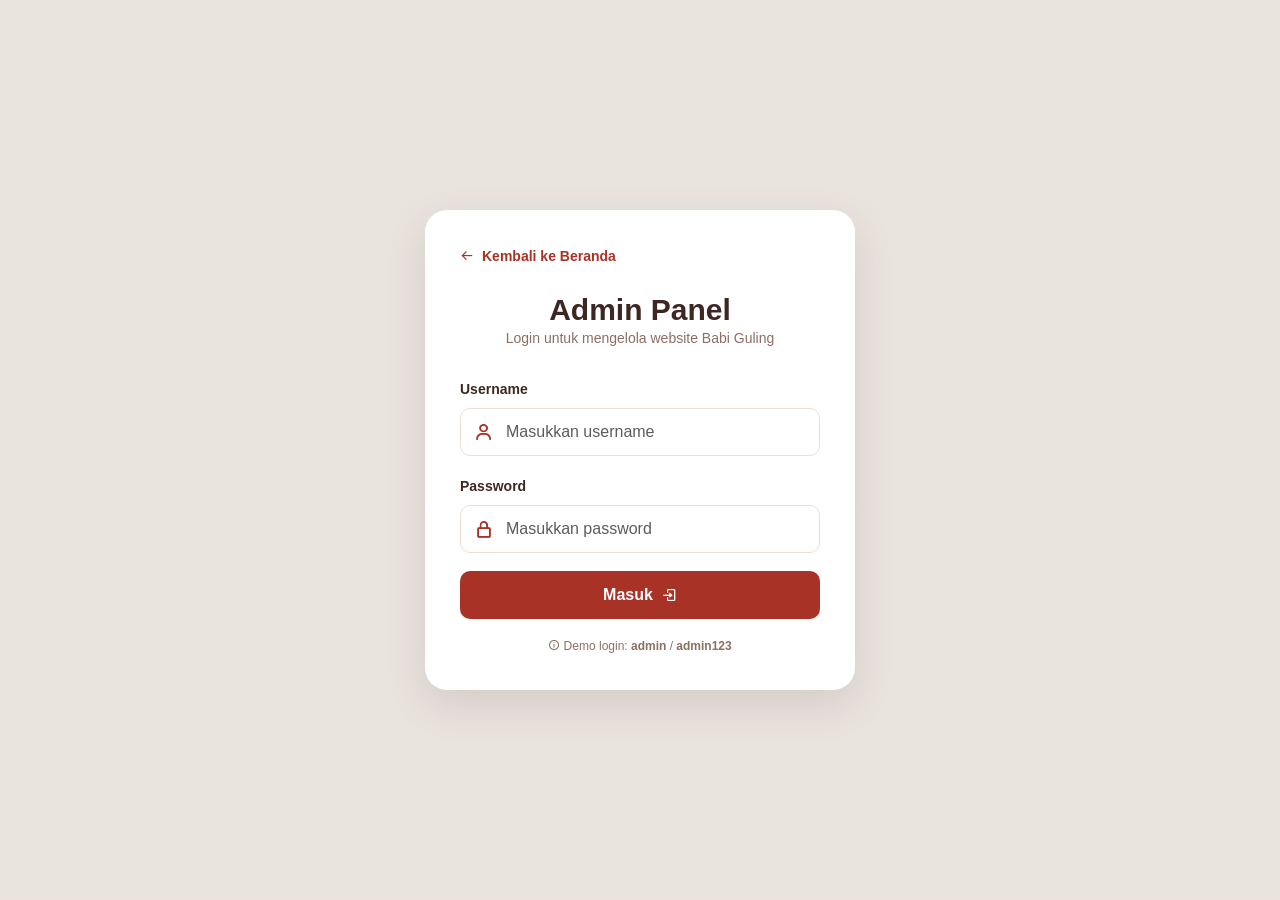
==== admin.html @ 9fe20d39 "rapihin user dashboard dan komentar" ====
<!DOCTYPE html>
<html lang="id">
<head>
    <meta charset="UTF-8">
    <meta name="viewport" content="width=device-width, initial-scale=1.0">

    <title>Admin Panel — Babi Guling</title>

    <link
        href="https://cdn.jsdelivr.net/npm/bootstrap@5.3.3/dist/css/bootstrap.min.css"
        rel="stylesheet"
    >

    <link
        href="https://unpkg.com/boxicons@2.1.4/css/boxicons.min.css"
        rel="stylesheet"
    >

    <link rel="stylesheet" href="admin.css">
</head>

<body class="admin-body">

    <!-- Login -->
    <div class="admin-login-wrap" id="loginWrap">
        <div class="admin-login-card">

            <a href="index.html" class="admin-back">
                <i class='bx bx-arrow-back'></i>
                Kembali ke Beranda
            </a>

            <h1 class="admin-title">Admin Panel</h1>

            <p class="admin-subtitle">
                Login untuk mengelola website Babi Guling
            </p>

            <form id="loginForm" class="admin-form">

                <div class="mb-3">
                    <label class="form-label" for="username">
                        Username
                    </label>

                    <div class="input-icon">
                        <i class='bx bx-user'></i>

                        <input
                            type="text"
                            id="username"
                            class="form-control"
                            placeholder="Masukkan username"
                            required
                        >
                    </div>
                </div>

                <div class="mb-3">
                    <label class="form-label" for="password">
                        Password
                    </label>

                    <div class="input-icon">
                        <i class='bx bx-lock-alt'></i>

                        <input
                            type="password"
                            id="password"
                            class="form-control"
                            placeholder="Masukkan password"
                            required
                        >
                    </div>
                </div>

                <div id="loginError" class="login-error d-none">
                    <i class='bx bx-error-circle'></i>
                    Username atau password salah.
                </div>

                <button type="submit" class="btn btn-admin-login">
                    Masuk
                    <i class='bx bx-log-in'></i>
                </button>

                <p class="admin-hint">
                    <i class='bx bx-info-circle'></i>
                    Demo login:
                    <b>admin</b> /
                    <b>admin123</b>
                </p>

            </form>
        </div>
    </div>

    <!-- Dashboard -->
    <div id="dashboard" class="admin-dashboard d-none">

        <button
            id="sidebarToggle"
            class="sidebar-toggle"
            type="button"
            aria-label="Toggle sidebar"
        >
            <i class='bx bx-chevron-left'></i>
        </button>

        <aside class="admin-sidebar">

            <div class="sidebar-brand">
                <div class="sidebar-logo">
                    <i class='bx bxs-food-menu'></i>
                </div>

                <div>
                    <h3>Babi Guling</h3>
                    <span>Admin Panel</span>
                </div>
            </div>

            <nav class="sidebar-nav">

                <a
                    href="#"
                    class="sidebar-link active"
                    data-target="dashboardSection"
                >
                    <i class='bx bxs-dashboard'></i>
                    <span>Dashboard</span>
                </a>

                <a
                    href="#"
                    class="sidebar-link"
                    data-target="commentSection"
                >
                    <i class='bx bx-comment-detail'></i>
                    <span>Komentar & Rating</span>
                </a>

                <a
                    href="#"
                    class="sidebar-link"
                    data-target="messageSection"
                >
                    <i class='bx bx-envelope'></i>
                    <span>Pesan Masuk</span>
                </a>

                <a
                    href="#"
                    class="sidebar-link"
                    data-target="restaurantSection"
                >
                    <i class='bx bx-trophy'></i>
                    <span>Resto Terfavorit</span>
                </a>

                <a
                    href="#"
                    class="sidebar-link"
                    data-target="userSection"
                >
                    <i class='bx bx-user'></i>
                    <span>User</span>
                </a>

                <a
                    href="#"
                    class="sidebar-link"
                    data-target="articleSection"
                >
                    <i class='bx bx-news'></i>
                    <span>Artikel</span>
                </a>

            </nav>

            <button
                id="logoutBtn"
                class="sidebar-logout"
                type="button"
            >
                <i class='bx bx-log-out'></i>
                <span>Logout</span>
            </button>

        </aside>

        <main class="admin-main">

            <!-- Dashboard -->
            <section id="dashboardSection" class="admin-page">

                <div class="admin-header">
                    <div>
                        <p class="admin-welcome">
                            Selamat datang kembali 👋
                        </p>

                        <h1>Dashboard Admin</h1>
                    </div>

                    <div class="admin-profile">
                        <div class="profile-icon">
                            <i class='bx bx-user'></i>
                        </div>

                        <div>
                            <strong>Admin</strong>
                            <span>Administrator</span>
                        </div>
                    </div>
                </div>

                <div class="admin-stats">

                    <div class="stat-card">
                        <div class="stat-icon">
                            <i class='bx bxs-star'></i>
                        </div>

                        <div>
                            <span>Rating Resto</span>

                            <h2 id="averageRating">
                                4.8
                            </h2>

                            <small>
                                Rata-rata rating resto
                            </small>
                        </div>
                    </div>

                    <div class="stat-card">
                        <div class="stat-icon">
                            <i class='bx bx-comment'></i>
                        </div>

                        <div>
                            <span>Komentar</span>

                            <h2 id="commentCount">
                                0
                            </h2>

                            <small>
                                Total komentar user
                            </small>
                        </div>
                    </div>

                    <div class="stat-card">
                        <div class="stat-icon">
                            <i class='bx bx-group'></i>
                        </div>

                        <div>
                            <span>Total User</span>

                            <h2 id="totalUser">0</h2>

                            <small>
                                User terdaftar
                            </small>
                        </div>
                    </div>

                    <div class="stat-card">
                        <div class="stat-icon">
                            <i class='bx bx-image'></i>
                        </div>

                        <div>
                            <span>Foto Galeri</span>

                            <h2 id="totalGallery">0</h2>

                            <small>
                                Foto yang ditampilkan
                            </small>
                        </div>
                    </div>
                </div>

                <div class="dashboard-grid">

                    <!-- Statistik rating -->
                    <div class="dashboard-card">

                        <div class="card-header">
                            <div>
                                <h3>Statistik Rating</h3>

                                <p>
                                    Rating yang diberikan user
                                </p>
                            </div>

                            <i class='bx bxs-star card-header-icon'></i>
                        </div>

                        <div class="rating-list">

                            <div class="rating-row">
                                <span>5 ⭐</span>

                                <div class="rating-bar">
                                    <div style="width: 0%;"></div>
                                </div>

                                <strong>0%</strong>
                            </div>

                            <div class="rating-row">
                                <span>4 ⭐</span>

                                <div class="rating-bar">
                                    <div style="width: 0%;"></div>
                                </div>

                                <strong>0%</strong>
                            </div>

                            <div class="rating-row">
                                <span>3 ⭐</span>

                                <div class="rating-bar">
                                    <div style="width: 0%;"></div>
                                </div>

                                <strong>0%</strong>
                            </div>

                            <div class="rating-row">
                                <span>2 ⭐</span>

                                <div class="rating-bar">
                                    <div style="width: 0%;"></div>
                                </div>

                                <strong>0%</strong>
                            </div>

                            <div class="rating-row">
                                <span>1 ⭐</span>

                                <div class="rating-bar">
                                    <div style="width: 0%;"></div>
                                </div>

                                <strong>0%</strong>
                            </div>
                        </div>
                    </div>

                    <!-- Resto favorit -->
                    <div class="dashboard-card">

                        <div class="card-header">
                            <div>
                                <h3>Resto Terfavorit</h3>

                                <p>
                                    Berdasarkan jumlah like
                                </p>
                            </div>

                            <i class='bx bx-trophy card-header-icon'></i>
                        </div>

                        <div
                            class="restaurant-list"
                            id="dashboardRestaurantList"
                        >
                        </div>
                    </div>
                </div>

                <!-- Komentar terbaru -->
                <div class="dashboard-card dashboard-comment-preview">

                    <div class="card-header">
                        <div>
                            <h3>Komentar Terbaru</h3>

                            <p>
                                Komentar yang diberikan user
                            </p>
                        </div>

                        <i class='bx bx-comment-detail card-header-icon'></i>
                    </div>

                    <div
                        id="dashboardComments"
                        class="comment-list"
                    >
                        <div class="empty-section small-empty">

                            <i class='bx bx-message-x'></i>

                            <h3>Belum ada komentar</h3>

                            <p>
                                Komentar user akan muncul di sini.
                            </p>
                        </div>
                    </div>
                </div>

                <!-- Galeri -->
                <div class="dashboard-card">

                    <div class="card-header">
                        <div>
                            <h3>Galeri Terbaru</h3>

                            <p>
                                Foto yang ditampilkan pada website
                            </p>
                        </div>

                        <i class='bx bx-image card-header-icon'></i>
                    </div>

                    <div class="admin-gallery">

                        <div class="admin-gallery-item">
                            <img
                                src="lengkap1.jpg"
                                alt="Babi Guling"
                            >
                        </div>

                        <div class="admin-gallery-item">
                            <img
                                src="nascam.jpg"
                                alt="Nasi Campur"
                            >
                        </div>

                        <div class="admin-gallery-item">
                            <img
                                src="babimatah.jpg"
                                alt="Babi Matah"
                            >
                        </div>

                        <div class="admin-gallery-item">
                            <img
                                src="dishfull.jpg"
                                alt="Hidangan Babi Guling"
                            >
                        </div>
                    </div>
                </div>
            </section>

            <!-- Komentar -->
            <section
                id="commentSection"
                class="admin-page d-none"
            >

                <div class="page-title">
                    <h1>Komentar & Rating</h1>

                    <p>
                        Semua komentar dan rating dari user.
                    </p>
                </div>

                <div
                    id="allComments"
                    class="dashboard-card"
                >

                    <div class="empty-section">

                        <i class='bx bx-message-x'></i>

                        <h3>Belum ada komentar</h3>

                        <p>
                            Komentar dan rating user akan muncul di sini.
                        </p>
                    </div>
                </div>
            </section>

            <!-- Pesan Masuk -->
            <section
                id="messageSection"
                class="admin-page d-none"
            >
                <div class="page-title">
                    <h1>Pesan Masuk</h1>
                    <p>Pesan yang dikirim user melalui halaman Contact.</p>
                </div>

                <div class="dashboard-card">
                    <div class="card-header">
                        <div>
                            <h3>Pesan User</h3>
                            <p>Semua pesan dari form Contact akan muncul di sini.</p>
                        </div>
                        <i class='bx bx-envelope card-header-icon'></i>
                    </div>
                    <div id="adminMessages"></div>
                </div>
            </section>

            <!-- Restoran -->
            <section
                id="restaurantSection"
                class="admin-page d-none"
            >

                <div class="page-title">
                    <h1>Kelola Restoran</h1>

                    <p>
                        Tambah, edit, hapus restoran dan lihat interaksi user.
                    </p>
                </div>

                <!-- Form restoran -->
                <div class="dashboard-card">

                    <div class="card-header">
                        <div>
                            <h3>Tambah Restoran</h3>

                            <p>
                                Restoran yang ditambahkan akan muncul di halaman user.
                            </p>
                        </div>
                    </div>

                    <form id="restaurantForm">

                        <input
                            type="hidden"
                            id="restaurantId"
                        >

                        <div class="row g-3">

                            <div class="col-md-5">

                                <label
                                    for="restaurantName"
                                    class="form-label"
                                >
                                    Nama Restoran
                                </label>

                                <input
                                    type="text"
                                    id="restaurantName"
                                    class="form-control"
                                    placeholder="Contoh: Babi Guling Pak Made"
                                    required
                                >

                            </div>

                            <div class="col-md-4">

                                <label
                                    for="restaurantLocation"
                                    class="form-label"
                                >
                                    Lokasi
                                </label>

                                <input
                                    type="text"
                                    id="restaurantLocation"
                                    class="form-control"
                                    placeholder="Contoh: Denpasar"
                                    required
                                >

                            </div>

                            <div class="col-md-3">

                                <label
                                    for="restaurantRating"
                                    class="form-label"
                                >
                                    Rating
                                </label>

                                <input
                                    type="number"
                                    id="restaurantRating"
                                    class="form-control"
                                    min="0"
                                    max="5"
                                    step="0.1"
                                    value="5"
                                    required
                                >

                            </div>
                        </div>
                        <div class="mt-3">

                            <button
                                type="submit"
                                class="btn btn-primary"
                            >
                                <i class='bx bx-plus'></i>

                                <span id="restaurantSubmitText">
                                    Tambah Restoran
                                </span>
                            </button>

                            <button
                                type="button"
                                id="cancelRestaurantEdit"
                                class="btn btn-secondary d-none"
                            >
                                Batal Edit
                            </button>
                        </div>
                    </form>
                </div>

                <!-- Daftar restoran -->
                <div class="dashboard-card mt-4">
                    <div class="card-header">
                        <div>
                            <h3>Daftar Restoran</h3>
                            <p>Restoran yang tampil di halaman user.</p>
                        </div>
                    </div>

                    <div class="restaurant-search">
                        <i class='bx bx-search'></i>
                        <input
                            type="text"
                            id="restaurantSearch"
                            placeholder="Cari nama atau lokasi restoran..."
                        >
                        <button type="button" id="clearRestaurantSearch" title="Hapus pencarian">
                            <i class='bx bx-x'></i>
                        </button>
                    </div>

                    <div class="restaurant-search-info">
                        <span id="restaurantSearchInfo">Menampilkan semua restoran</span>
                    </div>

                    <div id="adminRestaurantList"></div>
                </div>

                <!-- Review restoran -->
                <div class="dashboard-card mt-4">

                    <div class="card-header">
                        <div>
                            <h3>Review User</h3>

                            <p>
                                Review yang diberikan user pada restoran.
                            </p>
                        </div>
                    </div>

                    <div id="adminRestaurantComments"></div>

                </div>

            </section>

            <!-- user -->
            <section
                id="userSection"
                class="admin-page d-none"
            >
                <div class="page-title">
                    <h1>User</h1>
                    <p>
                        Informasi pengguna website.
                    </p>
                </div>

                <div class="dashboard-card">

                    <div class="empty-section">
                        <i class='bx bx-group'></i>

                        <h3>
                            Total User: <span id="userTotal">0</span>
                        </h3>

                        <p>
                            User yang terdaftar di website.
                        </p>
                    </div>

                </div>

                <div class="dashboard-card mt-4">

                    <div class="card-header">
                        <div>
                            <h3>Daftar User</h3>
                            <p>
                                Semua user yang sudah terdaftar.
                            </p>
                        </div>

                        <i class='bx bx-group card-header-icon'></i>
                    </div>

                    <div class="user-search">
                        <i class='bx bx-search'></i>

                        <input
                            type="text"
                            id="userSearch"
                            placeholder="Cari nama, username, atau email..."
                        >

                        <button
                            type="button"
                            id="clearUserSearch"
                            title="Hapus pencarian"
                        >
                            <i class='bx bx-x'></i>
                        </button>
                    </div>

                    <div class="user-search-info">
                        <span id="userSearchInfo">
                            Menampilkan semua user
                        </span>
                    </div>

                    <div id="adminUserList"></div>

                </div>
            </section>

            <!-- Artikel -->
            <section
                id="articleSection"
                class="admin-page d-none"
            >

                <div class="page-title">
                    <h1>Artikel</h1>

                    <p>
                        Kelola artikel Babi Guling.
                    </p>
                </div>

                <div class="dashboard-card">

                    <div class="empty-section">

                        <i class='bx bx-news'></i>

                        <h3>Kelola Artikel</h3>

                        <p>
                            Artikel website akan dikelola di sini.
                        </p>
                    </div>
                </div>
            </section>
        </main>
    </div>

    <div id="adminToast" class="admin-toast">
        <div class="admin-toast-icon">
            <i class='bx bx-check'></i>
        </div>

        <div class="admin-toast-content">
            <strong id="adminToastTitle">Berhasil</strong>
            <span id="adminToastMessage">Data berhasil disimpan.</span>
        </div>

        <button type="button" id="adminToastClose">
            <i class='bx bx-x'></i>
        </button>
    </div>

    <script src="https://code.jquery.com/jquery-3.7.1.min.js"></script>

    <script src="https://cdn.jsdelivr.net/npm/bootstrap@5.3.3/dist/js/bootstrap.bundle.min.js"></script>

    <script src="admin.js"></script>

</body>
</html>
---- admin.css ----
:root {
    --red-main: #a93226;
    --red-dark: #7b241c;
    --red-light: #f4e2dd;

/* ADMIN LOGIN */
    --brown-dark: #3e2723;
    --brown-hover: #5a302a;

    --background: #f8f3ee;

    --text-dark: #3e2723;
    --text-muted: #8d6e63;
    --text-white: #ffffff;

    --card: #ffffff;

    --sidebar-width: 280px;
    --sidebar-small: 75px;
}

* {
    box-sizing: border-box;
}

html {
    scroll-behavior: smooth;
}

body {
    margin: 0;
    font-family: Arial, Helvetica, sans-serif;
    background: var(--background);
    color: var(--text-dark);
}

button,
input {
    font-family: inherit;
}

a {
    text-decoration: none;
}

.admin-login-wrap {
    min-height: 100vh;

    display: flex;
    align-items: center;
    justify-content: center;

    padding: 30px;

    background:
        linear-gradient(
            rgba(62, 39, 35, 0.08),
            rgba(62, 39, 35, 0.08)
        ),
        var(--background);
}

.admin-login-card {
    width: 100%;
    max-width: 430px;

    padding: 35px;

    background: #ffffff;

    border-radius: 22px;

    box-shadow:
        0 15px 40px rgba(62, 39, 35, 0.12);
}

/* BACK TO HOME */
.admin-back {
    display: inline-flex;

    align-items: center;
    gap: 8px;

    margin-bottom: 25px;

    color: var(--red-main);

    font-size: 14px;
    font-weight: 600;
}

.admin-back:hover {
    color: var(--red-dark);
}

/* LOGO */
.admin-logo {
    width: 70px;
    height: 70px;

    margin: 0 auto 20px;

    display: flex;
    align-items: center;
    justify-content: center;

    border-radius: 18px;

    background: var(--red-main);

    color: #ffffff;

    font-size: 34px;
}

/* TITLE */
.admin-title {
    margin: 0;

    text-align: center;

    font-size: 30px;
    font-weight: 700;

    color: var(--brown-dark);
}

.admin-subtitle {
    margin: 8px 0 28px;
    text-align: center;
    color: var(--text-muted);
    font-size: 14px;
    margin: 0 0 28px;
}

/* AUTH TABS (Login / Daftar) */
.auth-tabs {
    display: flex;
    justify-content: center;
    gap: 1.8rem;
    margin: 0 0 1.6rem;
    border-bottom: 1px solid #ecdfd1;
    position: relative;
}

.auth-tab {
    position: relative;
    display: inline-block;
    padding: 0.5rem 0.2rem 0.85rem;
    font-size: 0.95rem;
    font-weight: 600;
    color: #a08b80;
    text-decoration: none;
    transition: color 0.25s ease;
    cursor: pointer;
}

.auth-tab:hover {
    color: #a93226;
}

.auth-tab.active {
    color: #a93226;
}

.auth-tab::after {
    content: "";
    position: absolute;
    left: 0;
    right: 0;
    bottom: -1px;
    height: 2.5px;
    background: #a93226;
    border-radius: 3px;
    transform: scaleX(0);
    transform-origin: center;
    transition: transform 0.3s ease;
}

.auth-tab.active::after {
    transform: scaleX(1);
}

.admin-form {
    width: 100%;
}

.admin-form .mb-3 {
    margin-bottom: 18px !important;
}

.admin-form .form-label {
    color: var(--brown-dark);

    font-size: 14px;
    font-weight: 600;
}

.input-icon {
    position: relative;
}

.input-icon i {
    position: absolute;

    left: 14px;
    top: 50%;

    transform: translateY(-50%);

    color: var(--red-main);

    font-size: 20px;

    z-index: 2;
}

.input-icon input {
    height: 48px;

    padding-left: 45px;

    border: 1px solid #eaded8;

    border-radius: 10px;

    box-shadow: none;
}

.input-icon input:focus {
    border-color: var(--red-main);

    box-shadow:
        0 0 0 3px rgba(169, 50, 38, 0.1);
}

.btn-admin-login {
    width: 100%;
    height: 48px;

    margin-top: 10px;

    display: flex;
    align-items: center;
    justify-content: center;

    gap: 8px;

    border: none;
    border-radius: 10px;

    background: var(--red-main);

    color: #ffffff;

    font-weight: 600;

    transition: 0.2s ease;
}

.btn-admin-login:hover {
    background: var(--red-dark);

    color: #ffffff;
}

.admin-hint {
    margin: 18px 0 0;

    text-align: center;

    color: var(--text-muted);

    font-size: 12px;
}

.login-error {
    display: flex;
    align-items: center;

    gap: 8px;

    margin-bottom: 12px;

    padding: 10px 12px;

    border-radius: 8px;

    background: #fbeaea;

    color: var(--red-dark);

    font-size: 13px;
}

.admin-dashboard {
    min-height: 100vh;

    background: var(--background);
}

.admin-sidebar {
    position: fixed;

    left: 0;
    top: 0;
    bottom: 0;

    width: var(--sidebar-width);

    padding: 25px 18px;

    display: flex;
    flex-direction: column;

    background: var(--brown-dark);

    color: #ffffff;

    z-index: 1500;

    transition:
        width 0.3s ease,
        transform 0.3s ease;
}

.sidebar-brand {
    display: flex;
    align-items: center;

    gap: 12px;

    margin-bottom: 28px;

    padding: 5px 8px;
}

.sidebar-logo {
    width: 44px;
    height: 44px;

    flex-shrink: 0;

    display: flex;
    align-items: center;
    justify-content: center;

    border-radius: 12px;

    background: var(--red-main);

    color: #ffffff;

    font-size: 22px;
}

.sidebar-brand h3 {
    margin: 0;

    color: #ffffff;

    font-size: 17px;
    font-weight: 700;
}

.sidebar-brand span {
    display: block;

    margin-top: 3px;

    color: #d8c6c1;

    font-size: 12px;
}

.sidebar-nav {
    display: flex;
    flex-direction: column;

    gap: 7px;
}

.sidebar-link {
    width: 100%;
    min-height: 48px;

    padding: 0 15px;

    display: flex;
    align-items: center;

    gap: 14px;

    border-radius: 10px;

    color: #ffffff;

    font-size: 14px;
    font-weight: 500;

    transition:
        background-color 0.2s ease,
        color 0.2s ease,
        transform 0.2s ease;
}

.sidebar-link i {
    width: 22px;
    min-width: 22px;

    text-align: center;

    font-size: 20px;
}

.sidebar-link:hover {
    background: var(--brown-hover);

    color: #ffffff;

    transform: translateX(2px);
}

.sidebar-link.active {
    background: var(--red-main);

    color: #ffffff;

    box-shadow:
        0 5px 15px rgba(169, 50, 38, 0.25);
}

.sidebar-logout {
    width: 100%;
    min-height: 48px;

    margin-top: auto;

    padding: 0 15px;

    display: flex;
    align-items: center;

    gap: 14px;

    border: none;
    border-radius: 10px;

    background: transparent;

    color: #ffffff;

    font-size: 14px;

    cursor: pointer;

    transition: 0.2s ease;
}

.sidebar-logout i {
    width: 22px;
    min-width: 22px;

    text-align: center;

    font-size: 20px;
}

.sidebar-logout:hover {
    background: rgba(169, 50, 38, 0.35);

    color: #ffffff;
}

.sidebar-toggle {
    position: fixed;

    top: 20px;
    left: 255px;

    width: 36px;
    height: 36px;

    display: flex;
    align-items: center;
    justify-content: center;

    padding: 0;

    border: none;
    border-radius: 50%;

    background: #ffffff;

    color: var(--red-main);

    font-size: 24px;

    box-shadow:
        0 4px 15px rgba(123, 36, 28, 0.25);

    cursor: pointer;

    z-index: 2000;

    transition:
        left 0.3s ease,
        background-color 0.2s ease,
        color 0.2s ease;
}

.sidebar-toggle:hover {
    background: var(--red-main);

    color: #ffffff;

    box-shadow:
        0 6px 18px rgba(123, 36, 28, 0.35);
}

.admin-dashboard:has(.admin-sidebar.collapsed) .sidebar-toggle {
    left: 57px;
}

.admin-dashboard:has(.admin-sidebar.collapsed) .sidebar-toggle:hover {
    transform: none;
}

@media (max-width: 992px) {

    .sidebar-toggle {
        top: 18px;
        left: 18px;

        width: 38px;
        height: 38px;
    }

    .admin-dashboard:has(.admin-sidebar.collapsed) .sidebar-toggle {
        left: 18px;
    }

}

.admin-main {
    min-height: 100vh;

    margin-left: var(--sidebar-width);

    padding: 35px;

    transition: margin-left 0.3s ease;
}

.admin-sidebar.collapsed {
    width: var(--sidebar-small);
}

.admin-sidebar.collapsed .sidebar-brand > div:not(.sidebar-logo),
.admin-sidebar.collapsed .sidebar-link span,
.admin-sidebar.collapsed .sidebar-logout span {
    display: none;
}

.admin-sidebar.collapsed .sidebar-brand {
    justify-content: center;

    padding-left: 0;
    padding-right: 0;
}

.admin-sidebar.collapsed .sidebar-link,
.admin-sidebar.collapsed .sidebar-logout {
    justify-content: center;

    padding-left: 0;
    padding-right: 0;
}

.admin-dashboard:has(.admin-sidebar.collapsed) .sidebar-toggle {
    left: 55px;

    transform: rotate(180deg);
}

.admin-dashboard:has(.admin-sidebar.collapsed) .sidebar-toggle:hover {
    transform: rotate(180deg) scale(1.05);
}

.admin-sidebar.collapsed ~ .admin-main {
    margin-left: var(--sidebar-small);
}

.admin-page {
    width: 100%;
}

.admin-page.d-none {
    display: none !important;
}

.page-title {
    margin-bottom: 25px;
}

.page-title h1 {
    margin: 0 0 7px;

    color: var(--brown-dark);

    font-size: 30px;
    font-weight: 700;
}

.page-title p {
    margin: 0;

    color: var(--text-muted);

    font-size: 14px;
}

.admin-header {
    margin-bottom: 28px;

    display: flex;
    align-items: flex-start;
    justify-content: space-between;

    gap: 20px;
}

.admin-welcome {
    margin: 0 0 5px;

    color: var(--red-main);

    font-size: 14px;
    font-weight: 600;
}

.admin-header h1 {
    margin: 0 0 7px;

    color: var(--brown-dark);

    font-size: 32px;
}

.admin-header > div:first-child > p:last-child {
    margin: 0;

    color: var(--text-muted);

    font-size: 14px;
}

.admin-profile {
    display: flex;
    align-items: center;

    gap: 10px;

    padding: 8px 12px;

    border-radius: 12px;

    background: #ffffff;

    box-shadow:
        0 5px 15px rgba(62, 39, 35, 0.07);
}

.profile-icon {
    width: 38px;
    height: 38px;

    display: flex;
    align-items: center;
    justify-content: center;

    border-radius: 10px;

    background: var(--red-light);

    color: var(--red-main);

    font-size: 20px;
}

.admin-profile strong {
    display: block;

    color: var(--brown-dark);

    font-size: 13px;
}

.admin-profile span {
    display: block;

    color: var(--text-muted);

    font-size: 11px;
}

.admin-stats {
    display: grid;

    grid-template-columns:
        repeat(4, minmax(0, 1fr));

    gap: 18px;

    margin-bottom: 20px;
}

.stat-card {
    min-height: 135px;

    padding: 22px;

    display: flex;
    align-items: center;

    gap: 15px;

    border-radius: 16px;

    background: #ffffff;

    box-shadow:
        0 5px 18px rgba(62, 39, 35, 0.07);

    transition:
        transform 0.2s ease,
        box-shadow 0.2s ease;
}


/* CARD TIMBUL */

.stat-card:hover {
    transform: translateY(-5px);

    box-shadow:
        0 10px 25px rgba(123, 36, 28, 0.35);
}

.stat-icon {
    width: 50px;
    height: 50px;

    flex-shrink: 0;

    display: flex;
    align-items: center;
    justify-content: center;

    border-radius: 13px;

    background: var(--red-light);

    color: var(--red-main);

    font-size: 25px;
}

.stat-card span {
    color: var(--text-muted);

    font-size: 13px;
}

.stat-card h2 {
    margin: 3px 0;

    color: var(--brown-dark);

    font-size: 28px;
}

.stat-card small {
    color: #a1887f;

    font-size: 11px;
}

.dashboard-grid {
    display: grid;

    grid-template-columns:
        repeat(2, minmax(0, 1fr));

    gap: 20px;

    margin-bottom: 20px;
}

.dashboard-card {
    padding: 22px;

    border-radius: 17px;

    background: #ffffff;

    box-shadow:
        0 5px 18px rgba(62, 39, 35, 0.07);

    transition:
        transform 0.2s ease,
        box-shadow 0.2s ease;
}


/* CARD TIMBUL */

.dashboard-card:hover {
    transform: translateY(-5px);

    box-shadow:
        0 10px 25px rgba(123, 36, 28, 0.35);
}

.card-header {
    margin-bottom: 20px;

    padding: 0;

    display: flex;
    align-items: flex-start;
    justify-content: space-between;

    background: transparent;

    border: none;
}

.card-header h3 {
    margin: 0 0 5px;

    color: var(--brown-dark);

    font-size: 19px;
    font-weight: 600;
}

.card-header p {
    margin: 0;

    color: var(--text-muted);

    font-size: 12px;
}

.card-header-icon {
    color: var(--red-main);

    font-size: 25px;
}

.rating-list {
    display: flex;
    flex-direction: column;

    gap: 16px;
}

.rating-row {
    display: grid;

    grid-template-columns:
        45px minmax(0, 1fr) 40px;

    align-items: center;

    gap: 10px;
}

.rating-row span {
    font-size: 13px;
}

.rating-row strong {
    font-size: 13px;

    text-align: right;
}

.rating-bar {
    height: 8px;

    overflow: hidden;

    border-radius: 10px;

    background: #eeeeee;
}

.rating-bar div {
    height: 100%;

    border-radius: 10px;

    background: var(--red-main);
}

.restaurant-list {
    display: flex;
    flex-direction: column;
}

.restaurant-item {
    min-height: 70px;

    padding: 13px 0;

    display: flex;
    align-items: center;

    gap: 12px;

    border-bottom: 1px solid #eee4df;
}

.restaurant-item:last-child {
    border-bottom: none;
}

.restaurant-number {
    width: 35px;
    height: 35px;

    flex-shrink: 0;

    display: flex;
    align-items: center;
    justify-content: center;

    border-radius: 10px;

    background: var(--red-light);

    color: var(--red-main);

    font-weight: 700;
}

.restaurant-info {
    flex: 1;
}

.restaurant-info strong {
    display: block;

    color: var(--brown-dark);

    font-size: 14px;
}

.restaurant-info span {
    display: block;

    margin-top: 4px;

    color: #a1887f;

    font-size: 11px;
}

.restaurant-rating {
    color: #e6a817;

    font-size: 14px;
    font-weight: 600;
}

.dashboard-comment-preview {
    margin-bottom: 20px;
}

.comment-list {
    display: flex;
    flex-direction: column;
}

.comment-item {
    padding: 15px 0;

    display: flex;
    align-items: flex-start;

    gap: 12px;

    border-bottom: 1px solid #eee4df;
}

.comment-item:last-child {
    border-bottom: none;
}

.comment-avatar {
    width: 40px;
    height: 40px;

    flex-shrink: 0;

    display: flex;
    align-items: center;
    justify-content: center;

    border-radius: 50%;

    background: var(--red-light);

    color: var(--red-main);

    font-weight: 700;
}

.comment-content {
    flex: 1;
}

.comment-content strong {
    display: block;

    color: var(--brown-dark);

    font-size: 14px;
}

.comment-rating {
    margin: 4px 0;

    font-size: 12px;
}

.comment-content p {
    margin: 0;

    color: var(--text-muted);

    font-size: 13px;
    line-height: 1.5;
}

.comment-time {
    color: #a1887f;

    font-size: 11px;
}

.empty-section {
    min-height: 230px;

    display: flex;
    flex-direction: column;
    align-items: center;
    justify-content: center;

    text-align: center;
}

.empty-section i {
    margin-bottom: 12px;

    color: var(--red-main);

    font-size: 45px;
}

.empty-section h3 {
    margin: 0 0 7px;

    color: var(--brown-dark);

    font-size: 20px;
}

.empty-section p {
    margin: 0;

    color: var(--text-muted);

    font-size: 13px;
}

.small-empty {
    min-height: 130px;
}

.small-empty i {
    font-size: 32px;
}

.small-empty h3 {
    font-size: 16px;
}

.admin-gallery {
    display: grid;

    grid-template-columns:
        repeat(4, minmax(0, 1fr));

    gap: 14px;
}

.admin-gallery-item {
    height: 150px;

    overflow: hidden;

    border-radius: 12px;

    background: #eee;

    transition:
        transform 0.2s ease,
        box-shadow 0.2s ease;
}

.admin-gallery-item:hover {
    transform: translateY(-5px);

    box-shadow:
        0 10px 25px rgba(123, 36, 28, 0.35);
}

.admin-gallery-item img {
    width: 100%;
    height: 100%;

    display: block;

    object-fit: cover;
}

.admin-page > .dashboard-card {
    margin-bottom: 20px;
}

@media (max-width: 1200px) {

    .admin-stats {
        grid-template-columns:
            repeat(2, minmax(0, 1fr));
    }

    .admin-gallery {
        grid-template-columns:
            repeat(2, minmax(0, 1fr));
    }
}


@media (max-width: 992px) {

    .admin-sidebar {
        width: var(--sidebar-width);

        transform: translateX(-100%);

        box-shadow:
            8px 0 25px rgba(0, 0, 0, 0.18);
    }

    .admin-sidebar.mobile-open {
        transform: translateX(0);
    }

    .admin-main {
        width: 100%;

        margin-left: 0;

        padding: 25px 20px;
    }

    .admin-sidebar.collapsed ~ .admin-main {
        margin-left: 0;
    }

    .sidebar-toggle {
        top: 20px;
        left: 20px;
    }

    .admin-dashboard:has(.admin-sidebar.collapsed) .sidebar-toggle {
        left: 20px;

        transform: none;
    }

    .admin-dashboard:has(.admin-sidebar.collapsed) .sidebar-toggle:hover {
        transform: scale(1.05);
    }

    .admin-header {
        display: block;
    }

    .admin-profile {
        display: none;
    }

    .dashboard-grid {
        grid-template-columns: 1fr;
    }
}


@media (max-width: 600px) {

    .admin-main {
        padding: 20px 15px;
    }

    .admin-header {
        padding-top: 45px;
    }

    .admin-header h1 {
        font-size: 25px;
    }

    .admin-stats {
        grid-template-columns: 1fr;
    }

    .dashboard-card {
        padding: 18px;
    }

    .admin-gallery {
        grid-template-columns:
            repeat(2, minmax(0, 1fr));
    }

    .admin-gallery-item {
        height: 120px;
    }

    .restaurant-item {
        gap: 8px;
    }

    .restaurant-info strong {
        font-size: 12px;
    }
}


@media (max-width: 400px) {

    .admin-login-card {
        padding: 25px 20px;
    }

    .admin-gallery-item {
        height: 100px;
    }

    .rating-row {
        grid-template-columns:
            40px minmax(0, 1fr) 35px;
    }
}

/* Search restoran */
.restaurant-search {
    position: relative;
    display: flex;
    align-items: center;
    margin-bottom: 8px;
}

.restaurant-search > i {
    position: absolute;
    left: 15px;
    color: var(--red-main);
    font-size: 20px;
    pointer-events: none;
}

.restaurant-search input {
    width: 100%;
    height: 46px;
    padding: 0 45px 0 45px;
    border: 1px solid #eaded8;
    border-radius: 11px;
    outline: none;
    background: #fff;
    color: var(--text-dark);
    font-size: 13px;
    transition: 0.2s ease;
}

.restaurant-search input::placeholder {
    color: #b39b91;
}

.restaurant-search input:focus {
    border-color: var(--red-main);
    box-shadow: 0 0 0 3px rgba(169, 50, 38, 0.1);
}

.restaurant-search button {
    position: absolute;
    right: 8px;
    width: 32px;
    height: 32px;
    display: none;
    align-items: center;
    justify-content: center;
    border: none;
    border-radius: 8px;
    background: var(--red-light);
    color: var(--red-main);
    font-size: 18px;
    cursor: pointer;
    transition: 0.2s ease;
}

.restaurant-search button:hover {
    background: var(--red-main);
    color: #fff;
}

.restaurant-search-info {
    min-height: 25px;
    margin-bottom: 5px;
    color: var(--text-muted);
    font-size: 11px;
}

/* Admin restaurant card */
.admin-restaurant-card {
    padding: 17px 0;
    display: flex;
    align-items: center;
    gap: 15px;
    border-bottom: 1px solid #eee4df;
}

.admin-restaurant-card:last-child {
    border-bottom: none;
}

.admin-restaurant-icon {
    width: 48px;
    height: 48px;
    flex-shrink: 0;
    display: flex;
    align-items: center;
    justify-content: center;
    border-radius: 12px;
    background: var(--red-light);
    color: var(--red-main);
    font-size: 22px;
}

.admin-restaurant-info {
    flex: 1;
    min-width: 0;
}

.admin-restaurant-info h4 {
    margin: 0 0 5px;
    color: var(--brown-dark);
    font-size: 15px;
    font-weight: 600;
}

.admin-restaurant-info p {
    margin: 0;
    color: var(--text-muted);
    font-size: 12px;
}

.admin-restaurant-meta {
    display: flex;
    align-items: center;
    gap: 14px;
    flex-shrink: 0;
}

.admin-restaurant-stat {
    display: flex;
    align-items: center;
    gap: 4px;
    color: var(--text-muted);
    font-size: 12px;
}

.admin-restaurant-stat i {
    color: var(--red-main);
    font-size: 16px;
}

.admin-restaurant-rating {
    color: #e6a817;
    font-size: 13px;
    font-weight: 600;
}

.admin-restaurant-actions {
    display: flex;
    gap: 7px;
    flex-shrink: 0;
}

.admin-restaurant-actions button {
    width: 35px;
    height: 35px;
    display: flex;
    align-items: center;
    justify-content: center;
    border: none;
    border-radius: 9px;
    font-size: 17px;
    cursor: pointer;
    transition: 0.2s ease;
}

.admin-restaurant-edit {
    background: #fff4df;
    color: #b77900;
}

.admin-restaurant-edit:hover {
    background: #f0b84b;
    color: #fff;
}

.admin-restaurant-delete {
    background: #fbeaea;
    color: var(--red-main);
}

.admin-restaurant-delete:hover {
    background: var(--red-main);
    color: #fff;
}

.restaurant-no-result {
    padding: 45px 20px;
    text-align: center;
}

.restaurant-no-result i {
    display: block;
    margin-bottom: 10px;
    color: #c7b5ae;
    font-size: 40px;
}

.restaurant-no-result h4 {
    margin: 0 0 5px;
    color: var(--brown-dark);
    font-size: 16px;
}

.restaurant-no-result p {
    margin: 0;
    color: var(--text-muted);
    font-size: 12px;
}

@media (max-width: 700px) {
    .admin-restaurant-card {
        align-items: flex-start;
        flex-wrap: wrap;
    }

    .admin-restaurant-info {
        flex: 1;
        min-width: 180px;
    }

    .admin-restaurant-meta {
        width: 100%;
        padding-left: 63px;
    }

    .admin-restaurant-actions {
        margin-left: auto;
    }
}

@media (max-width: 450px) {
    .admin-restaurant-meta {
        padding-left: 0;
        flex-wrap: wrap;
        gap: 9px;
    }

    .admin-restaurant-actions {
        width: 100%;
        margin-left: 0;
    }

    .admin-restaurant-actions button {
        flex: 1;
    }
}

/* Toast */
.admin-toast {
    position: fixed;
    top: 25px;
    right: 25px;
    z-index: 9999;
    width: 360px;
    min-height: 72px;
    padding: 13px 14px;
    display: flex;
    align-items: center;
    gap: 12px;
    background: #fff;
    border-radius: 14px;
    box-shadow: 0 10px 35px rgba(62, 39, 35, 0.18);
    border-left: 4px solid #2e7d32;
    transform: translateX(120%);
    opacity: 0;
    visibility: hidden;
    transition: 0.35s ease;
}

.admin-toast.show {
    transform: translateX(0);
    opacity: 1;
    visibility: visible;
}

.admin-toast-icon {
    width: 40px;
    height: 40px;
    flex-shrink: 0;
    display: flex;
    align-items: center;
    justify-content: center;
    border-radius: 50%;
    background: #e8f5e9;
    color: #2e7d32;
    font-size: 22px;
}

.admin-toast-content {
    flex: 1;
    min-width: 0;
}

.admin-toast-content strong {
    display: block;
    margin-bottom: 3px;
    color: var(--brown-dark);
    font-size: 14px;
}

.admin-toast-content span {
    display: block;
    color: var(--text-muted);
    font-size: 12px;
    line-height: 1.4;
}

.admin-toast button {
    width: 28px;
    height: 28px;
    flex-shrink: 0;
    display: flex;
    align-items: center;
    justify-content: center;
    border: none;
    border-radius: 7px;
    background: transparent;
    color: #a1887f;
    font-size: 19px;
    cursor: pointer;
    transition: 0.2s ease;
}

.admin-toast button:hover {
    background: #f5eeeb;
    color: var(--brown-dark);
}

.admin-toast.error {
    border-left-color: var(--red-main);
}

.admin-toast.error .admin-toast-icon {
    background: #fbeaea;
    color: var(--red-main);
}

.admin-toast.warning {
    border-left-color: #e6a817;
}

.admin-toast.warning .admin-toast-icon {
    background: #fff4df;
    color: #c48700;
}

@media (max-width: 600px) {
    .admin-toast {
        top: 15px;
        right: 15px;
        left: 15px;
        width: auto;
    }
}

/* ===== FIX DAFTAR USER ===== */

#userSection .user-search {
    display: flex !important;
    align-items: center !important;
    width: 100% !important;
    max-width: none !important;
    height: 45px !important;
    margin: 20px 0 8px !important;
    padding: 0 12px !important;
    border: 1px solid #e5e0dd !important;
    border-radius: 10px !important;
    background: #faf9f8 !important;
    box-sizing: border-box !important;
}

#userSection .user-search > i {
    display: block !important;
    margin-right: 10px !important;
    font-size: 20px !important;
    color: #7b241c !important;
}

#userSection .user-search input {
    display: block !important;
    flex: 1 !important;
    width: 100% !important;
    height: 100% !important;
    min-width: 0 !important;
    padding: 0 !important;
    border: none !important;
    outline: none !important;
    background: transparent !important;
    font-size: 14px !important;
    color: #3e2723 !important;
}

#userSection .user-search button {
    display: none;
    width: 30px !important;
    height: 30px !important;
    padding: 0 !important;
    border: none !important;
    border-radius: 6px !important;
    background: #eee !important;
    color: #555 !important;
}

#userSection .user-search-info {
    margin: 0 0 12px !important;
    font-size: 12px !important;
    color: #999 !important;
}

#userSection #adminUserList {
    display: flex !important;
    flex-direction: column !important;
    width: 100% !important;
    border-top: 1px solid #eee !important;
}

#userSection .user-item {
    display: flex !important;
    align-items: center !important;
    width: 100% !important;
    min-height: 70px !important;
    padding: 12px 5px !important;
    border-bottom: 1px solid #eee !important;
    box-sizing: border-box !important;
}

#userSection .user-avatar {
    display: flex !important;
    align-items: center !important;
    justify-content: center !important;
    flex-shrink: 0 !important;
    width: 44px !important;
    height: 44px !important;
    margin-right: 14px !important;
    border-radius: 50% !important;
    background: #7b241c !important;
    color: #fff !important;
    font-size: 16px !important;
    font-weight: 700 !important;
}

#userSection .user-info {
    display: flex !important;
    flex-direction: column !important;
    flex: 1 !important;
    gap: 3px !important;
    min-width: 0 !important;
}

#userSection .user-info strong {
    display: block !important;
    margin: 0 !important;
    font-size: 14px !important;
    color: #3e2723 !important;
}

#userSection .user-info span {
    display: block !important;
    margin: 0 !important;
    font-size: 12px !important;
    color: #777 !important;
}

#userSection .user-info small {
    display: flex !important;
    align-items: center !important;
    gap: 4px !important;
    margin: 0 !important;
    font-size: 11px !important;
    color: #aaa !important;
}

#userSection .user-role {
    display: block !important;
    margin-left: 20px !important;
}

#userSection .user-role .badge {
    padding: 6px 11px !important;
    border-radius: 20px !important;
    font-size: 10px !important;
}
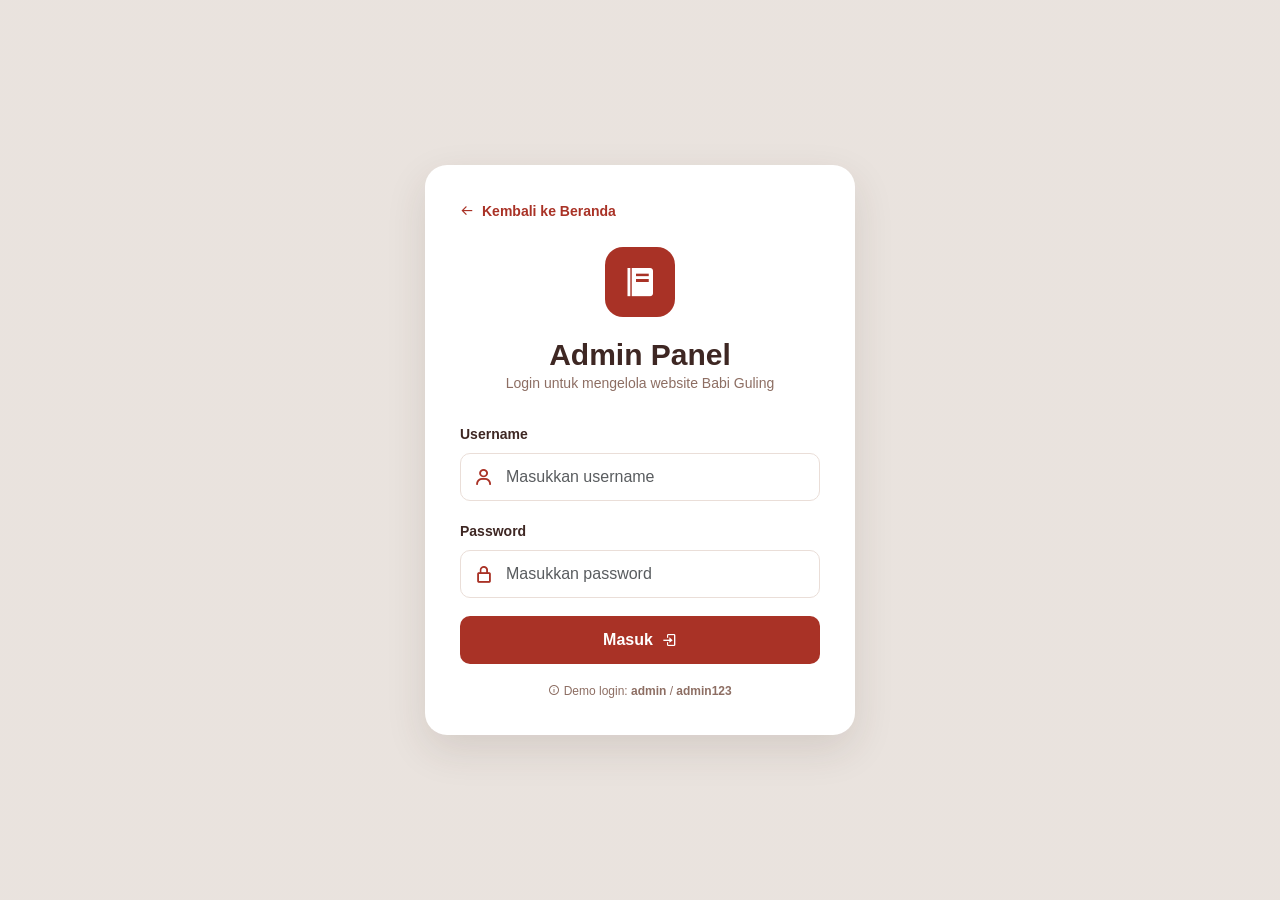
==== commit 3fe0b5ae: "abis pull dari main" ====
--- a/admin.html
+++ b/admin.html
@@ -1,807 +1,619 @@
 <!DOCTYPE html>
 <html lang="id">
-<head>
-    <meta charset="UTF-8">
-    <meta name="viewport" content="width=device-width, initial-scale=1.0">
-
-    <title>Admin Panel — Babi Guling</title>
-
-    <link
-        href="https://cdn.jsdelivr.net/npm/bootstrap@5.3.3/dist/css/bootstrap.min.css"
-        rel="stylesheet"
-    >
-
-    <link
-        href="https://unpkg.com/boxicons@2.1.4/css/boxicons.min.css"
-        rel="stylesheet"
-    >
-
-    <link rel="stylesheet" href="admin.css">
-</head>
-
-<body class="admin-body">
-
-    <!-- Login -->
-    <div class="admin-login-wrap" id="loginWrap">
-        <div class="admin-login-card">
-
-            <a href="index.html" class="admin-back">
-                <i class='bx bx-arrow-back'></i>
-                Kembali ke Beranda
-            </a>
-
-            <h1 class="admin-title">Admin Panel</h1>
-
-            <p class="admin-subtitle">
-                Login untuk mengelola website Babi Guling
-            </p>
-
-            <form id="loginForm" class="admin-form">
-
-                <div class="mb-3">
-                    <label class="form-label" for="username">
-                        Username
-                    </label>
-
-                    <div class="input-icon">
-                        <i class='bx bx-user'></i>
-
-                        <input
-                            type="text"
-                            id="username"
-                            class="form-control"
-                            placeholder="Masukkan username"
-                            required
-                        >
-                    </div>
+    <head>
+        <meta charset="UTF-8">
+        <meta name="viewport" content="width=device-width, initial-scale=1.0">
+        <title>
+        Admin Panel — Babi Guling
+        </title>
+        <!-- Bootstrap -->
+        <link href="https://cdn.jsdelivr.net/npm/bootstrap@5.3.3/dist/css/bootstrap.min.css" rel="stylesheet">
+        <!-- Boxicons -->
+        <link href="https://unpkg.com/boxicons@2.1.4/css/boxicons.min.css" rel="stylesheet">
+        <!-- CSS Admin -->
+        <link rel="stylesheet" href="admin.css">
+    </head>
+    <body class="admin-body">
+        <div class="admin-login-wrap" id="loginWrap">
+            <div class="admin-login-card">
+                <a href="index.html" class="admin-back">
+                    <i class='bx bx-arrow-back'>
+                    </i>
+                    Kembali ke Beranda
+                </a>
+                <div class="admin-logo">
+                    <i class='bx bxs-food-menu'>
+                    </i>
                 </div>
-
-                <div class="mb-3">
-                    <label class="form-label" for="password">
-                        Password
-                    </label>
-
-                    <div class="input-icon">
-                        <i class='bx bx-lock-alt'></i>
-
-                        <input
-                            type="password"
-                            id="password"
-                            class="form-control"
-                            placeholder="Masukkan password"
-                            required
-                        >
+                <h1 class="admin-title">
+                    Admin Panel
+                </h1>
+                <p class="admin-subtitle">
+                    Login untuk mengelola website Babi Guling
+                </p>
+                <form id="loginForm" class="admin-form">
+                    <div class="mb-3">
+                        <label class="form-label" for="username">
+                            Username
+                        </label>
+                        <div class="input-icon">
+                            <i class='bx bx-user'>
+                            </i>
+                            <input type="text" id="username" class="form-control" placeholder="Masukkan username" required>
+                        </div>
+                    </div>
+                    <div class="mb-3">
+                        <label class="form-label" for="password">
+                            Password
+                        </label>
+                        <div class="input-icon">
+                            <i class='bx bx-lock-alt'>
+                            </i>
+                            <input type="password" id="password" class="form-control" placeholder="Masukkan password" required>
+                        </div>
+                    </div>
+                    <div id="loginError" class="login-error d-none">
+                        <i class='bx bx-error-circle'>
+                        </i>
+                        Username atau password salah.
+                    </div>
+                    <button type="submit"class="btn btn-admin-login">
+                        Masuk
+                        <i class='bx bx-log-in'>
+                        </i>
+                    </button>
+                    <p class="admin-hint">
+                        <i class='bx bx-info-circle'>
+                        </i>
+                        Demo login:
+                        <b>
+                        admin
+                        </b>
+                        /
+                        <b>
+                        admin123
+                        </b>
+                    </p>
+                </form>
+            </div>
+        </div>
+        <div id="dashboard" class="admin-dashboard d-none">
+            <!-- SIDEBAR TOGGLE -->
+            <button id="sidebarToggle" class="sidebar-toggle" type="button" aria-label="Toggle sidebar">
+                <i class='bx bx-chevron-left'>
+                </i>
+            </button>
+            <aside class="admin-sidebar">
+                <div class="sidebar-brand">
+                    <div class="sidebar-logo">
+                        <i class='bx bxs-food-menu'>
+                        </i>
+                    </div>
+                    <div>
+                        <h3>
+                            Babi Guling
+                        </h3>
+                        <span>
+                        Admin Panel
+                        </span>
                     </div>
                 </div>
-
-                <div id="loginError" class="login-error d-none">
-                    <i class='bx bx-error-circle'></i>
-                    Username atau password salah.
-                </div>
-
-                <button type="submit" class="btn btn-admin-login">
-                    Masuk
-                    <i class='bx bx-log-in'></i>
+                <nav class="sidebar-nav">
+                    <!-- DASHBOARD -->
+                    <a href="#" class="sidebar-link active" data-target="dashboardSection">
+                        <i class='bx bxs-dashboard'>
+                        </i>
+                        <span>
+                        Dashboard
+                        </span>
+                    </a>
+                    <!-- MENU -->
+                    <a href="#" class="sidebar-link" data-target="menuSection">
+                        <i class='bx bx-restaurant'>
+                        </i>
+                        <span>
+                        Menu
+                        </span>
+                    </a>
+                    <!-- KOMENTAR -->
+                    <a href="#" class="sidebar-link" data-target="commentSection">
+                        <i class='bx bx-comment-detail'>
+                        </i>
+                        <span>
+                        Komentar & Rating
+                        </span>
+                    </a>
+                    <!-- RESTO FAVORIT -->
+                    <a href="#" class="sidebar-link" data-target="restaurantSection">
+                        <i class='bx bx-trophy'>
+                        </i>
+                        <span>
+                        Resto Terfavorit
+                        </span>
+                    </a>
+                    <!-- USER -->
+                    <a href="#" class="sidebar-link" data-target="userSection">
+                        <i class='bx bx-user'>
+                        </i>
+                        <span>
+                        User
+                        </span>
+                    </a>
+                    <!-- ARTIKEL -->
+                    <a href="#" class="sidebar-link" data-target="articleSection">
+                        <i class='bx bx-news'>
+                        </i>
+                        <span>
+                        Artikel
+                        </span>
+                    </a>
+                </nav>
+                <!-- LOGOUT -->
+                <button id="logoutBtn" class="sidebar-logout" type="button">
+                    <i class='bx bx-log-out'>
+                    </i>
+                    <span>
+                    Logout
+                    </span>
                 </button>
-
-                <p class="admin-hint">
-                    <i class='bx bx-info-circle'></i>
-                    Demo login:
-                    <b>admin</b> /
-                    <b>admin123</b>
-                </p>
-
-            </form>
-        </div>
-    </div>
-
-    <!-- Dashboard -->
-    <div id="dashboard" class="admin-dashboard d-none">
-
-        <button
-            id="sidebarToggle"
-            class="sidebar-toggle"
-            type="button"
-            aria-label="Toggle sidebar"
-        >
-            <i class='bx bx-chevron-left'></i>
-        </button>
-
-        <aside class="admin-sidebar">
-
-            <div class="sidebar-brand">
-                <div class="sidebar-logo">
-                    <i class='bx bxs-food-menu'></i>
-                </div>
-
-                <div>
-                    <h3>Babi Guling</h3>
-                    <span>Admin Panel</span>
-                </div>
-            </div>
-
-            <nav class="sidebar-nav">
-
-                <a
-                    href="#"
-                    class="sidebar-link active"
-                    data-target="dashboardSection"
-                >
-                    <i class='bx bxs-dashboard'></i>
-                    <span>Dashboard</span>
-                </a>
-
-                <a
-                    href="#"
-                    class="sidebar-link"
-                    data-target="commentSection"
-                >
-                    <i class='bx bx-comment-detail'></i>
-                    <span>Komentar & Rating</span>
-                </a>
-
-                <a
-                    href="#"
-                    class="sidebar-link"
-                    data-target="messageSection"
-                >
-                    <i class='bx bx-envelope'></i>
-                    <span>Pesan Masuk</span>
-                </a>
-
-                <a
-                    href="#"
-                    class="sidebar-link"
-                    data-target="restaurantSection"
-                >
-                    <i class='bx bx-trophy'></i>
-                    <span>Resto Terfavorit</span>
-                </a>
-
-                <a
-                    href="#"
-                    class="sidebar-link"
-                    data-target="userSection"
-                >
-                    <i class='bx bx-user'></i>
-                    <span>User</span>
-                </a>
-
-                <a
-                    href="#"
-                    class="sidebar-link"
-                    data-target="articleSection"
-                >
-                    <i class='bx bx-news'></i>
-                    <span>Artikel</span>
-                </a>
-
-            </nav>
-
-            <button
-                id="logoutBtn"
-                class="sidebar-logout"
-                type="button"
-            >
-                <i class='bx bx-log-out'></i>
-                <span>Logout</span>
-            </button>
-
-        </aside>
-
-        <main class="admin-main">
-
-            <!-- Dashboard -->
-            <section id="dashboardSection" class="admin-page">
-
-                <div class="admin-header">
-                    <div>
-                        <p class="admin-welcome">
-                            Selamat datang kembali 👋
-                        </p>
-
-                        <h1>Dashboard Admin</h1>
-                    </div>
-
-                    <div class="admin-profile">
-                        <div class="profile-icon">
-                            <i class='bx bx-user'></i>
-                        </div>
-
+            </aside>
+            <main class="admin-main">
+                <section id="dashboardSection" class="admin-page">
+                    <!-- HEADER -->
+                    <div class="admin-header">
                         <div>
-                            <strong>Admin</strong>
-                            <span>Administrator</span>
-                        </div>
-                    </div>
-                </div>
-
-                <div class="admin-stats">
-
-                    <div class="stat-card">
-                        <div class="stat-icon">
-                            <i class='bx bxs-star'></i>
-                        </div>
-
-                        <div>
-                            <span>Rating Resto</span>
-
-                            <h2 id="averageRating">
-                                4.8
-                            </h2>
-
-                            <small>
-                                Rata-rata rating resto
-                            </small>
-                        </div>
-                    </div>
-
-                    <div class="stat-card">
-                        <div class="stat-icon">
-                            <i class='bx bx-comment'></i>
-                        </div>
-
-                        <div>
-                            <span>Komentar</span>
-
-                            <h2 id="commentCount">
-                                0
-                            </h2>
-
-                            <small>
+                            <p class="admin-welcome">
+                                Selamat datang kembali 👋
+                            </p>
+                            <h1>
+                                Dashboard Admin
+                            </h1>
+                        </div>
+                        <div class="admin-profile">
+                            <div class="profile-icon">
+                                <i class='bx bx-user'>
+                                </i>
+                            </div>
+                            <div>
+                                <strong>
+                                Admin
+                                </strong>
+                                <span>
+                                Administrator
+                                </span>
+                            </div>
+                        </div>
+                    </div>
+                    <div class="admin-stats">
+                        <!-- RATING -->
+                        <div class="stat-card">
+                            <div class="stat-icon">
+                                <i class='bx bxs-star'>
+                                </i>
+                            </div>
+                            <div>
+                                <span>
+                                Rating Resto
+                                </span>
+                                <h2 id="averageRating">
+                                    4.8
+                                </h2>
+                                <small>
+                                Rata-rata rating user
+                                </small>
+                            </div>
+                        </div>
+                        <!-- KOMENTAR -->
+                        <div class="stat-card">
+                            <div class="stat-icon">
+                                <i class='bx bx-comment'>
+                                </i>
+                            </div>
+                            <div>
+                                <span>
+                                Komentar
+                                </span>
+                                <h2 id="commentCount">
+                                    0
+                                </h2>
+                                <small>
                                 Total komentar user
-                            </small>
-                        </div>
-                    </div>
-
-                    <div class="stat-card">
-                        <div class="stat-icon">
-                            <i class='bx bx-group'></i>
-                        </div>
-
-                        <div>
-                            <span>Total User</span>
-
-                            <h2 id="totalUser">0</h2>
-
-                            <small>
+                                </small>
+                            </div>
+                        </div>
+                        <!-- USER -->
+                        <div class="stat-card">
+                            <div class="stat-icon">
+                                <i class='bx bx-group'>
+                                </i>
+                            </div>
+                            <div>
+                                <span>
+                                Total User
+                                </span>
+                                <h2>
+                                    245
+                                </h2>
+                                <small>
                                 User terdaftar
-                            </small>
-                        </div>
-                    </div>
-
-                    <div class="stat-card">
-                        <div class="stat-icon">
-                            <i class='bx bx-image'></i>
-                        </div>
-
-                        <div>
-                            <span>Foto Galeri</span>
-
-                            <h2 id="totalGallery">0</h2>
-
-                            <small>
+                                </small>
+                            </div>
+                        </div>
+                        <!-- GALERI -->
+                        <div class="stat-card">
+                            <div class="stat-icon">
+                                <i class='bx bx-image'>
+                                </i>
+                            </div>
+                            <div>
+                                <span>
+                                Foto Galeri
+                                </span>
+                                <h2>
+                                    36
+                                </h2>
+                                <small>
                                 Foto yang ditampilkan
-                            </small>
-                        </div>
-                    </div>
-                </div>
-
-                <div class="dashboard-grid">
-
-                    <!-- Statistik rating -->
-                    <div class="dashboard-card">
-
+                                </small>
+                            </div>
+                        </div>
+                    </div>
+                    <div class="dashboard-grid">
+                        <!-- STATISTIK RATING -->
+                        <div class="dashboard-card">
+                            <div class="card-header">
+                                <div>
+                                    <h3>
+                                        Statistik Rating
+                                    </h3>
+                                    <p>
+                                        Rating yang diberikan user
+                                    </p>
+                                </div>
+                                <i class='bx bxs-star card-header-icon'>
+                                </i>
+                            </div>
+                            <div class="rating-list">
+                                <div class="rating-row">
+                                    <span>
+                                    5 ⭐
+                                    </span>
+                                    <div class="rating-bar">
+                                        <div style="width: 0%;">
+                                        </div>
+                                    </div>
+                                    <strong>
+                                    0%
+                                    </strong>
+                                </div>
+                                <div class="rating-row">
+                                    <span>
+                                    4 ⭐
+                                    </span>
+                                    <div class="rating-bar">
+                                        <div style="width: 0%;">
+                                        </div>
+                                    </div>
+                                    <strong>
+                                    0%
+                                    </strong>
+                                </div>
+                                <div class="rating-row">
+                                    <span>
+                                    3 ⭐
+                                    </span>
+                                    <div class="rating-bar">
+                                        <div style="width: 0%;">
+                                        </div>
+                                    </div>
+                                    <strong>
+                                    0%
+                                    </strong>
+                                </div>
+                                <div class="rating-row">
+                                    <span>
+                                    2 ⭐
+                                    </span>
+                                    <div class="rating-bar">
+                                        <div style="width: 0%;">
+                                        </div>
+                                    </div>
+                                    <strong>
+                                    0%
+                                    </strong>
+                                </div>
+                                <div class="rating-row">
+                                    <span>
+                                    1 ⭐
+                                    </span>
+                                    <div class="rating-bar">
+                                        <div style="width: 0%;">
+                                        </div>
+                                    </div>
+                                    <strong>
+                                    0%
+                                    </strong>
+                                </div>
+                            </div>
+                        </div>
+                        <!-- RESTO FAVORIT -->
+                        <div class="dashboard-card">
+                            <div class="card-header">
+                                <div>
+                                    <h3>
+                                        Resto Terfavorit
+                                    </h3>
+                                    <p>
+                                        Berdasarkan rating dari user
+                                    </p>
+                                </div>
+                                <i class='bx bx-trophy card-header-icon'>
+                                </i>
+                            </div>
+                            <div class="restaurant-list">
+                                <div class="restaurant-item">
+                                    <div class="restaurant-number">
+                                        1
+                                    </div>
+                                    <div class="restaurant-info">
+                                        <strong>
+                                        Babi Guling Pak Made
+                                        </strong>
+                                        <span>
+                                        124 ulasan
+                                        </span>
+                                    </div>
+                                    <div class="restaurant-rating">
+                                        ⭐ 4.9
+                                    </div>
+                                </div>
+                                <div class="restaurant-item">
+                                    <div class="restaurant-number">
+                                        2
+                                    </div>
+                                    <div class="restaurant-info">
+                                        <strong>
+                                        Babi Guling Bu Wayan
+                                        </strong>
+                                        <span>
+                                        98 ulasan
+                                        </span>
+                                    </div>
+                                    <div class="restaurant-rating">
+                                        ⭐ 4.8
+                                    </div>
+                                </div>
+                                <div class="restaurant-item">
+                                    <div class="restaurant-number">
+                                        3
+                                    </div>
+                                    <div class="restaurant-info">
+                                        <strong>
+                                        Babi Guling Candra
+                                        </strong>
+                                        <span>
+                                        76 ulasan
+                                        </span>
+                                    </div>
+                                    <div class="restaurant-rating">
+                                        ⭐ 4.7
+                                    </div>
+                                </div>
+                            </div>
+                        </div>
+                    </div>
+                    <div class="dashboard-card dashboard-comment-preview">
                         <div class="card-header">
                             <div>
-                                <h3>Statistik Rating</h3>
-
+                                <h3>
+                                    Komentar Terbaru
+                                </h3>
                                 <p>
-                                    Rating yang diberikan user
+                                    Komentar dan rating yang diberikan user
                                 </p>
                             </div>
-
-                            <i class='bx bxs-star card-header-icon'></i>
-                        </div>
-
-                        <div class="rating-list">
-
-                            <div class="rating-row">
-                                <span>5 ⭐</span>
-
-                                <div class="rating-bar">
-                                    <div style="width: 0%;"></div>
-                                </div>
-
-                                <strong>0%</strong>
-                            </div>
-
-                            <div class="rating-row">
-                                <span>4 ⭐</span>
-
-                                <div class="rating-bar">
-                                    <div style="width: 0%;"></div>
-                                </div>
-
-                                <strong>0%</strong>
-                            </div>
-
-                            <div class="rating-row">
-                                <span>3 ⭐</span>
-
-                                <div class="rating-bar">
-                                    <div style="width: 0%;"></div>
-                                </div>
-
-                                <strong>0%</strong>
-                            </div>
-
-                            <div class="rating-row">
-                                <span>2 ⭐</span>
-
-                                <div class="rating-bar">
-                                    <div style="width: 0%;"></div>
-                                </div>
-
-                                <strong>0%</strong>
-                            </div>
-
-                            <div class="rating-row">
-                                <span>1 ⭐</span>
-
-                                <div class="rating-bar">
-                                    <div style="width: 0%;"></div>
-                                </div>
-
-                                <strong>0%</strong>
-                            </div>
-                        </div>
-                    </div>
-
-                    <!-- Resto favorit -->
+                            <i class='bx bx-comment-detail card-header-icon'>
+                            </i>
+                        </div>
+                        <div id="dashboardComments" class="comment-list">
+                            <div class="empty-section small-empty">
+                                <i class='bx bx-message-x'>
+                                </i>
+                                <h3>
+                                    Belum ada komentar
+                                </h3>
+                                <p>
+                                    Komentar dan rating user akan muncul di sini.
+                                </p>
+                            </div>
+                        </div>
+                    </div>
                     <div class="dashboard-card">
-
                         <div class="card-header">
                             <div>
-                                <h3>Resto Terfavorit</h3>
-
+                                <h3>
+                                    Galeri Terbaru
+                                </h3>
                                 <p>
-                                    Berdasarkan jumlah like
+                                    Foto yang ditampilkan pada website
                                 </p>
                             </div>
-
-                            <i class='bx bx-trophy card-header-icon'></i>
-                        </div>
-
-                        <div
-                            class="restaurant-list"
-                            id="dashboardRestaurantList"
-                        >
-                        </div>
-                    </div>
-                </div>
-
-                <!-- Komentar terbaru -->
-                <div class="dashboard-card dashboard-comment-preview">
-
-                    <div class="card-header">
-                        <div>
-                            <h3>Komentar Terbaru</h3>
-
+                            <i class='bx bx-image card-header-icon'>
+                            </i>
+                        </div>
+                        <div class="admin-gallery">
+                            <div class="admin-gallery-item">
+                                <img src="lengkap1.jpg" alt="Babi Guling">
+                            </div>
+                            <div class="admin-gallery-item">
+                                <img src="nascam.jpg" alt="Nasi Campur">
+                            </div>
+                            <div class="admin-gallery-item">
+                                <img src="babimatah.jpg" alt="Babi Matah">
+                            </div>
+                            <div class="admin-gallery-item">
+                                <img src="dishfull.jpg" alt="Hidangan Babi Guling">
+                            </div>
+                        </div>
+                    </div>
+                </section>
+                <section id="menuSection" class="admin-page d-none">
+                    <div class="page-title">
+                        <h1>
+                            Menu
+                        </h1>
+                        <p>
+                            Kelola daftar menu Babi Guling.
+                        </p>
+                    </div>
+                    <div class="dashboard-card">
+                        <div class="empty-section">
+                            <i class='bx bx-restaurant'>
+                            </i>
+                            <h3>
+                                Daftar Menu
+                            </h3>
                             <p>
-                                Komentar yang diberikan user
+                                Data menu akan ditampilkan di sini.
                             </p>
                         </div>
-
-                        <i class='bx bx-comment-detail card-header-icon'></i>
-                    </div>
-
-                    <div
-                        id="dashboardComments"
-                        class="comment-list"
-                    >
-                        <div class="empty-section small-empty">
-
-                            <i class='bx bx-message-x'></i>
-
-                            <h3>Belum ada komentar</h3>
-
+                    </div>
+                </section>
+                <section id="commentSection" class="admin-page d-none">
+                    <div class="page-title">
+                        <h1>
+                            Komentar & Rating
+                        </h1>
+                        <p>
+                            Semua komentar dan rating dari user.
+                        </p>
+                    </div>
+                    <div id="allComments" class="dashboard-card">
+                        <div class="empty-section">
+                            <i class='bx bx-message-x'>
+                            </i>
+                            <h3>
+                                Belum ada komentar
+                            </h3>
                             <p>
-                                Komentar user akan muncul di sini.
+                                Komentar dan rating user akan muncul di sini.
                             </p>
                         </div>
                     </div>
-                </div>
-
-                <!-- Galeri -->
-                <div class="dashboard-card">
-
-                    <div class="card-header">
-                        <div>
-                            <h3>Galeri Terbaru</h3>
-
+                </section>
+                <section id="restaurantSection" class="admin-page d-none">
+                    <div class="page-title">
+                        <h1>
+                            Resto Terfavorit
+                        </h1>
+                        <p>
+                            Daftar resto berdasarkan rating user.
+                        </p>
+                    </div>
+                    <div class="dashboard-card">
+                        <div class="restaurant-list">
+                            <div class="restaurant-item">
+                                <div class="restaurant-number">
+                                    1
+                                </div>
+                                <div class="restaurant-info">
+                                    <strong>
+                                    Babi Guling Pak Made
+                                    </strong>
+                                    <span>
+                                    124 ulasan
+                                    </span>
+                                </div>
+                                <div class="restaurant-rating">
+                                    ⭐ 4.9
+                                </div>
+                            </div>
+                            <div class="restaurant-item">
+                                <div class="restaurant-number">
+                                    2
+                                </div>
+                                <div class="restaurant-info">
+                                    <strong>
+                                    Babi Guling Bu Wayan
+                                    </strong>
+                                    <span>
+                                    98 ulasan
+                                    </span>
+                                </div>
+                                <div class="restaurant-rating">
+                                    ⭐ 4.8
+                                </div>
+                            </div>
+                            <div class="restaurant-item">
+                                <div class="restaurant-number">
+                                    3
+                                </div>
+                                <div class="restaurant-info">
+                                    <strong>
+                                    Babi Guling Candra
+                                    </strong>
+                                    <span>
+                                    76 ulasan
+                                    </span>
+                                </div>
+                                <div class="restaurant-rating">
+                                    ⭐ 4.7
+                                </div>
+                            </div>
+                        </div>
+                    </div>
+                </section>
+                <section id="userSection" class="admin-page d-none">
+                    <div class="page-title">
+                        <h1>
+                            User
+                        </h1>
+                        <p>
+                            Informasi pengguna website.
+                        </p>
+                    </div>
+                    <div class="dashboard-card">
+                        <div class="empty-section">
+                            <i class='bx bx-group'>
+                            </i>
+                            <h3>
+                                Total User: 245
+                            </h3>
                             <p>
-                                Foto yang ditampilkan pada website
+                                Data user akan ditampilkan di sini.
                             </p>
                         </div>
-
-                        <i class='bx bx-image card-header-icon'></i>
-                    </div>
-
-                    <div class="admin-gallery">
-
-                        <div class="admin-gallery-item">
-                            <img
-                                src="lengkap1.jpg"
-                                alt="Babi Guling"
-                            >
-                        </div>
-
-                        <div class="admin-gallery-item">
-                            <img
-                                src="nascam.jpg"
-                                alt="Nasi Campur"
-                            >
-                        </div>
-
-                        <div class="admin-gallery-item">
-                            <img
-                                src="babimatah.jpg"
-                                alt="Babi Matah"
-                            >
-                        </div>
-
-                        <div class="admin-gallery-item">
-                            <img
-                                src="dishfull.jpg"
-                                alt="Hidangan Babi Guling"
-                            >
-                        </div>
-                    </div>
-                </div>
-            </section>
-
-            <!-- Komentar -->
-            <section
-                id="commentSection"
-                class="admin-page d-none"
-            >
-
-                <div class="page-title">
-                    <h1>Komentar & Rating</h1>
-
-                    <p>
-                        Semua komentar dan rating dari user.
-                    </p>
-                </div>
-
-                <div
-                    id="allComments"
-                    class="dashboard-card"
-                >
-
-                    <div class="empty-section">
-
-                        <i class='bx bx-message-x'></i>
-
-                        <h3>Belum ada komentar</h3>
-
+                    </div>
+                </section>
+                <section id="articleSection" class="admin-page d-none">
+                    <div class="page-title">
+                        <h1>
+                            Artikel
+                        </h1>
                         <p>
-                            Komentar dan rating user akan muncul di sini.
+                            Kelola artikel Babi Guling.
                         </p>
                     </div>
-                </div>
-            </section>
-
-            <!-- Pesan Masuk -->
-            <section
-                id="messageSection"
-                class="admin-page d-none"
-            >
-                <div class="page-title">
-                    <h1>Pesan Masuk</h1>
-                    <p>Pesan yang dikirim user melalui halaman Contact.</p>
-                </div>
-
-                <div class="dashboard-card">
-                    <div class="card-header">
-                        <div>
-                            <h3>Pesan User</h3>
-                            <p>Semua pesan dari form Contact akan muncul di sini.</p>
-                        </div>
-                        <i class='bx bx-envelope card-header-icon'></i>
-                    </div>
-                    <div id="adminMessages"></div>
-                </div>
-            </section>
-
-            <!-- Restoran -->
-            <section
-                id="restaurantSection"
-                class="admin-page d-none"
-            >
-
-                <div class="page-title">
-                    <h1>Kelola Restoran</h1>
-
-                    <p>
-                        Tambah, edit, hapus restoran dan lihat interaksi user.
-                    </p>
-                </div>
-
-                <!-- Form restoran -->
-                <div class="dashboard-card">
-
-                    <div class="card-header">
-                        <div>
-                            <h3>Tambah Restoran</h3>
-
+                    <div class="dashboard-card">
+                        <div class="empty-section">
+                            <i class='bx bx-news'>
+                            </i>
+                            <h3>
+                                Kelola Artikel
+                            </h3>
                             <p>
-                                Restoran yang ditambahkan akan muncul di halaman user.
+                                Artikel website akan dikelola di sini.
                             </p>
                         </div>
                     </div>
-
-                    <form id="restaurantForm">
-
-                        <input
-                            type="hidden"
-                            id="restaurantId"
-                        >
-
-                        <div class="row g-3">
-
-                            <div class="col-md-5">
-
-                                <label
-                                    for="restaurantName"
-                                    class="form-label"
-                                >
-                                    Nama Restoran
-                                </label>
-
-                                <input
-                                    type="text"
-                                    id="restaurantName"
-                                    class="form-control"
-                                    placeholder="Contoh: Babi Guling Pak Made"
-                                    required
-                                >
-
-                            </div>
-
-                            <div class="col-md-4">
-
-                                <label
-                                    for="restaurantLocation"
-                                    class="form-label"
-                                >
-                                    Lokasi
-                                </label>
-
-                                <input
-                                    type="text"
-                                    id="restaurantLocation"
-                                    class="form-control"
-                                    placeholder="Contoh: Denpasar"
-                                    required
-                                >
-
-                            </div>
-
-                            <div class="col-md-3">
-
-                                <label
-                                    for="restaurantRating"
-                                    class="form-label"
-                                >
-                                    Rating
-                                </label>
-
-                                <input
-                                    type="number"
-                                    id="restaurantRating"
-                                    class="form-control"
-                                    min="0"
-                                    max="5"
-                                    step="0.1"
-                                    value="5"
-                                    required
-                                >
-
-                            </div>
-                        </div>
-                        <div class="mt-3">
-
-                            <button
-                                type="submit"
-                                class="btn btn-primary"
-                            >
-                                <i class='bx bx-plus'></i>
-
-                                <span id="restaurantSubmitText">
-                                    Tambah Restoran
-                                </span>
-                            </button>
-
-                            <button
-                                type="button"
-                                id="cancelRestaurantEdit"
-                                class="btn btn-secondary d-none"
-                            >
-                                Batal Edit
-                            </button>
-                        </div>
-                    </form>
-                </div>
-
-                <!-- Daftar restoran -->
-                <div class="dashboard-card mt-4">
-                    <div class="card-header">
-                        <div>
-                            <h3>Daftar Restoran</h3>
-                            <p>Restoran yang tampil di halaman user.</p>
-                        </div>
-                    </div>
-
-                    <div class="restaurant-search">
-                        <i class='bx bx-search'></i>
-                        <input
-                            type="text"
-                            id="restaurantSearch"
-                            placeholder="Cari nama atau lokasi restoran..."
-                        >
-                        <button type="button" id="clearRestaurantSearch" title="Hapus pencarian">
-                            <i class='bx bx-x'></i>
-                        </button>
-                    </div>
-
-                    <div class="restaurant-search-info">
-                        <span id="restaurantSearchInfo">Menampilkan semua restoran</span>
-                    </div>
-
-                    <div id="adminRestaurantList"></div>
-                </div>
-
-                <!-- Review restoran -->
-                <div class="dashboard-card mt-4">
-
-                    <div class="card-header">
-                        <div>
-                            <h3>Review User</h3>
-
-                            <p>
-                                Review yang diberikan user pada restoran.
-                            </p>
-                        </div>
-                    </div>
-
-                    <div id="adminRestaurantComments"></div>
-
-                </div>
-
-            </section>
-
-            <!-- user -->
-            <section
-                id="userSection"
-                class="admin-page d-none"
-            >
-                <div class="page-title">
-                    <h1>User</h1>
-                    <p>
-                        Informasi pengguna website.
-                    </p>
-                </div>
-
-                <div class="dashboard-card">
-
-                    <div class="empty-section">
-                        <i class='bx bx-group'></i>
-
-                        <h3>
-                            Total User: <span id="userTotal">0</span>
-                        </h3>
-
-                        <p>
-                            User yang terdaftar di website.
-                        </p>
-                    </div>
-
-                </div>
-
-                <div class="dashboard-card mt-4">
-
-                    <div class="card-header">
-                        <div>
-                            <h3>Daftar User</h3>
-                            <p>
-                                Semua user yang sudah terdaftar.
-                            </p>
-                        </div>
-
-                        <i class='bx bx-group card-header-icon'></i>
-                    </div>
-
-                    <div class="user-search">
-                        <i class='bx bx-search'></i>
-
-                        <input
-                            type="text"
-                            id="userSearch"
-                            placeholder="Cari nama, username, atau email..."
-                        >
-
-                        <button
-                            type="button"
-                            id="clearUserSearch"
-                            title="Hapus pencarian"
-                        >
-                            <i class='bx bx-x'></i>
-                        </button>
-                    </div>
-
-                    <div class="user-search-info">
-                        <span id="userSearchInfo">
-                            Menampilkan semua user
-                        </span>
-                    </div>
-
-                    <div id="adminUserList"></div>
-
-                </div>
-            </section>
-
-            <!-- Artikel -->
-            <section
-                id="articleSection"
-                class="admin-page d-none"
-            >
-
-                <div class="page-title">
-                    <h1>Artikel</h1>
-
-                    <p>
-                        Kelola artikel Babi Guling.
-                    </p>
-                </div>
-
-                <div class="dashboard-card">
-
-                    <div class="empty-section">
-
-                        <i class='bx bx-news'></i>
-
-                        <h3>Kelola Artikel</h3>
-
-                        <p>
-                            Artikel website akan dikelola di sini.
-                        </p>
-                    </div>
-                </div>
-            </section>
-        </main>
-    </div>
-
-    <div id="adminToast" class="admin-toast">
-        <div class="admin-toast-icon">
-            <i class='bx bx-check'></i>
+                </section>
+            </main>
         </div>
-
-        <div class="admin-toast-content">
-            <strong id="adminToastTitle">Berhasil</strong>
-            <span id="adminToastMessage">Data berhasil disimpan.</span>
-        </div>
-
-        <button type="button" id="adminToastClose">
-            <i class='bx bx-x'></i>
-        </button>
-    </div>
-
-    <script src="https://code.jquery.com/jquery-3.7.1.min.js"></script>
-
-    <script src="https://cdn.jsdelivr.net/npm/bootstrap@5.3.3/dist/js/bootstrap.bundle.min.js"></script>
-
-    <script src="admin.js"></script>
-
-</body>
-</html>+        <script src="https://code.jquery.com/jquery-3.7.1.min.js">
+        </script>
+        <script src="https://cdn.jsdelivr.net/npm/bootstrap@5.3.3/dist/js/bootstrap.bundle.min.js">
+        </script>
+        <script src="admin.js">
+        </script>
+    </body>
+</html>
--- a/admin.css
+++ b/admin.css
@@ -1266,478 +1266,4 @@
         grid-template-columns:
             40px minmax(0, 1fr) 35px;
     }
-}
-
-/* Search restoran */
-.restaurant-search {
-    position: relative;
-    display: flex;
-    align-items: center;
-    margin-bottom: 8px;
-}
-
-.restaurant-search > i {
-    position: absolute;
-    left: 15px;
-    color: var(--red-main);
-    font-size: 20px;
-    pointer-events: none;
-}
-
-.restaurant-search input {
-    width: 100%;
-    height: 46px;
-    padding: 0 45px 0 45px;
-    border: 1px solid #eaded8;
-    border-radius: 11px;
-    outline: none;
-    background: #fff;
-    color: var(--text-dark);
-    font-size: 13px;
-    transition: 0.2s ease;
-}
-
-.restaurant-search input::placeholder {
-    color: #b39b91;
-}
-
-.restaurant-search input:focus {
-    border-color: var(--red-main);
-    box-shadow: 0 0 0 3px rgba(169, 50, 38, 0.1);
-}
-
-.restaurant-search button {
-    position: absolute;
-    right: 8px;
-    width: 32px;
-    height: 32px;
-    display: none;
-    align-items: center;
-    justify-content: center;
-    border: none;
-    border-radius: 8px;
-    background: var(--red-light);
-    color: var(--red-main);
-    font-size: 18px;
-    cursor: pointer;
-    transition: 0.2s ease;
-}
-
-.restaurant-search button:hover {
-    background: var(--red-main);
-    color: #fff;
-}
-
-.restaurant-search-info {
-    min-height: 25px;
-    margin-bottom: 5px;
-    color: var(--text-muted);
-    font-size: 11px;
-}
-
-/* Admin restaurant card */
-.admin-restaurant-card {
-    padding: 17px 0;
-    display: flex;
-    align-items: center;
-    gap: 15px;
-    border-bottom: 1px solid #eee4df;
-}
-
-.admin-restaurant-card:last-child {
-    border-bottom: none;
-}
-
-.admin-restaurant-icon {
-    width: 48px;
-    height: 48px;
-    flex-shrink: 0;
-    display: flex;
-    align-items: center;
-    justify-content: center;
-    border-radius: 12px;
-    background: var(--red-light);
-    color: var(--red-main);
-    font-size: 22px;
-}
-
-.admin-restaurant-info {
-    flex: 1;
-    min-width: 0;
-}
-
-.admin-restaurant-info h4 {
-    margin: 0 0 5px;
-    color: var(--brown-dark);
-    font-size: 15px;
-    font-weight: 600;
-}
-
-.admin-restaurant-info p {
-    margin: 0;
-    color: var(--text-muted);
-    font-size: 12px;
-}
-
-.admin-restaurant-meta {
-    display: flex;
-    align-items: center;
-    gap: 14px;
-    flex-shrink: 0;
-}
-
-.admin-restaurant-stat {
-    display: flex;
-    align-items: center;
-    gap: 4px;
-    color: var(--text-muted);
-    font-size: 12px;
-}
-
-.admin-restaurant-stat i {
-    color: var(--red-main);
-    font-size: 16px;
-}
-
-.admin-restaurant-rating {
-    color: #e6a817;
-    font-size: 13px;
-    font-weight: 600;
-}
-
-.admin-restaurant-actions {
-    display: flex;
-    gap: 7px;
-    flex-shrink: 0;
-}
-
-.admin-restaurant-actions button {
-    width: 35px;
-    height: 35px;
-    display: flex;
-    align-items: center;
-    justify-content: center;
-    border: none;
-    border-radius: 9px;
-    font-size: 17px;
-    cursor: pointer;
-    transition: 0.2s ease;
-}
-
-.admin-restaurant-edit {
-    background: #fff4df;
-    color: #b77900;
-}
-
-.admin-restaurant-edit:hover {
-    background: #f0b84b;
-    color: #fff;
-}
-
-.admin-restaurant-delete {
-    background: #fbeaea;
-    color: var(--red-main);
-}
-
-.admin-restaurant-delete:hover {
-    background: var(--red-main);
-    color: #fff;
-}
-
-.restaurant-no-result {
-    padding: 45px 20px;
-    text-align: center;
-}
-
-.restaurant-no-result i {
-    display: block;
-    margin-bottom: 10px;
-    color: #c7b5ae;
-    font-size: 40px;
-}
-
-.restaurant-no-result h4 {
-    margin: 0 0 5px;
-    color: var(--brown-dark);
-    font-size: 16px;
-}
-
-.restaurant-no-result p {
-    margin: 0;
-    color: var(--text-muted);
-    font-size: 12px;
-}
-
-@media (max-width: 700px) {
-    .admin-restaurant-card {
-        align-items: flex-start;
-        flex-wrap: wrap;
-    }
-
-    .admin-restaurant-info {
-        flex: 1;
-        min-width: 180px;
-    }
-
-    .admin-restaurant-meta {
-        width: 100%;
-        padding-left: 63px;
-    }
-
-    .admin-restaurant-actions {
-        margin-left: auto;
-    }
-}
-
-@media (max-width: 450px) {
-    .admin-restaurant-meta {
-        padding-left: 0;
-        flex-wrap: wrap;
-        gap: 9px;
-    }
-
-    .admin-restaurant-actions {
-        width: 100%;
-        margin-left: 0;
-    }
-
-    .admin-restaurant-actions button {
-        flex: 1;
-    }
-}
-
-/* Toast */
-.admin-toast {
-    position: fixed;
-    top: 25px;
-    right: 25px;
-    z-index: 9999;
-    width: 360px;
-    min-height: 72px;
-    padding: 13px 14px;
-    display: flex;
-    align-items: center;
-    gap: 12px;
-    background: #fff;
-    border-radius: 14px;
-    box-shadow: 0 10px 35px rgba(62, 39, 35, 0.18);
-    border-left: 4px solid #2e7d32;
-    transform: translateX(120%);
-    opacity: 0;
-    visibility: hidden;
-    transition: 0.35s ease;
-}
-
-.admin-toast.show {
-    transform: translateX(0);
-    opacity: 1;
-    visibility: visible;
-}
-
-.admin-toast-icon {
-    width: 40px;
-    height: 40px;
-    flex-shrink: 0;
-    display: flex;
-    align-items: center;
-    justify-content: center;
-    border-radius: 50%;
-    background: #e8f5e9;
-    color: #2e7d32;
-    font-size: 22px;
-}
-
-.admin-toast-content {
-    flex: 1;
-    min-width: 0;
-}
-
-.admin-toast-content strong {
-    display: block;
-    margin-bottom: 3px;
-    color: var(--brown-dark);
-    font-size: 14px;
-}
-
-.admin-toast-content span {
-    display: block;
-    color: var(--text-muted);
-    font-size: 12px;
-    line-height: 1.4;
-}
-
-.admin-toast button {
-    width: 28px;
-    height: 28px;
-    flex-shrink: 0;
-    display: flex;
-    align-items: center;
-    justify-content: center;
-    border: none;
-    border-radius: 7px;
-    background: transparent;
-    color: #a1887f;
-    font-size: 19px;
-    cursor: pointer;
-    transition: 0.2s ease;
-}
-
-.admin-toast button:hover {
-    background: #f5eeeb;
-    color: var(--brown-dark);
-}
-
-.admin-toast.error {
-    border-left-color: var(--red-main);
-}
-
-.admin-toast.error .admin-toast-icon {
-    background: #fbeaea;
-    color: var(--red-main);
-}
-
-.admin-toast.warning {
-    border-left-color: #e6a817;
-}
-
-.admin-toast.warning .admin-toast-icon {
-    background: #fff4df;
-    color: #c48700;
-}
-
-@media (max-width: 600px) {
-    .admin-toast {
-        top: 15px;
-        right: 15px;
-        left: 15px;
-        width: auto;
-    }
-}
-
-/* ===== FIX DAFTAR USER ===== */
-
-#userSection .user-search {
-    display: flex !important;
-    align-items: center !important;
-    width: 100% !important;
-    max-width: none !important;
-    height: 45px !important;
-    margin: 20px 0 8px !important;
-    padding: 0 12px !important;
-    border: 1px solid #e5e0dd !important;
-    border-radius: 10px !important;
-    background: #faf9f8 !important;
-    box-sizing: border-box !important;
-}
-
-#userSection .user-search > i {
-    display: block !important;
-    margin-right: 10px !important;
-    font-size: 20px !important;
-    color: #7b241c !important;
-}
-
-#userSection .user-search input {
-    display: block !important;
-    flex: 1 !important;
-    width: 100% !important;
-    height: 100% !important;
-    min-width: 0 !important;
-    padding: 0 !important;
-    border: none !important;
-    outline: none !important;
-    background: transparent !important;
-    font-size: 14px !important;
-    color: #3e2723 !important;
-}
-
-#userSection .user-search button {
-    display: none;
-    width: 30px !important;
-    height: 30px !important;
-    padding: 0 !important;
-    border: none !important;
-    border-radius: 6px !important;
-    background: #eee !important;
-    color: #555 !important;
-}
-
-#userSection .user-search-info {
-    margin: 0 0 12px !important;
-    font-size: 12px !important;
-    color: #999 !important;
-}
-
-#userSection #adminUserList {
-    display: flex !important;
-    flex-direction: column !important;
-    width: 100% !important;
-    border-top: 1px solid #eee !important;
-}
-
-#userSection .user-item {
-    display: flex !important;
-    align-items: center !important;
-    width: 100% !important;
-    min-height: 70px !important;
-    padding: 12px 5px !important;
-    border-bottom: 1px solid #eee !important;
-    box-sizing: border-box !important;
-}
-
-#userSection .user-avatar {
-    display: flex !important;
-    align-items: center !important;
-    justify-content: center !important;
-    flex-shrink: 0 !important;
-    width: 44px !important;
-    height: 44px !important;
-    margin-right: 14px !important;
-    border-radius: 50% !important;
-    background: #7b241c !important;
-    color: #fff !important;
-    font-size: 16px !important;
-    font-weight: 700 !important;
-}
-
-#userSection .user-info {
-    display: flex !important;
-    flex-direction: column !important;
-    flex: 1 !important;
-    gap: 3px !important;
-    min-width: 0 !important;
-}
-
-#userSection .user-info strong {
-    display: block !important;
-    margin: 0 !important;
-    font-size: 14px !important;
-    color: #3e2723 !important;
-}
-
-#userSection .user-info span {
-    display: block !important;
-    margin: 0 !important;
-    font-size: 12px !important;
-    color: #777 !important;
-}
-
-#userSection .user-info small {
-    display: flex !important;
-    align-items: center !important;
-    gap: 4px !important;
-    margin: 0 !important;
-    font-size: 11px !important;
-    color: #aaa !important;
-}
-
-#userSection .user-role {
-    display: block !important;
-    margin-left: 20px !important;
-}
-
-#userSection .user-role .badge {
-    padding: 6px 11px !important;
-    border-radius: 20px !important;
-    font-size: 10px !important;
 }
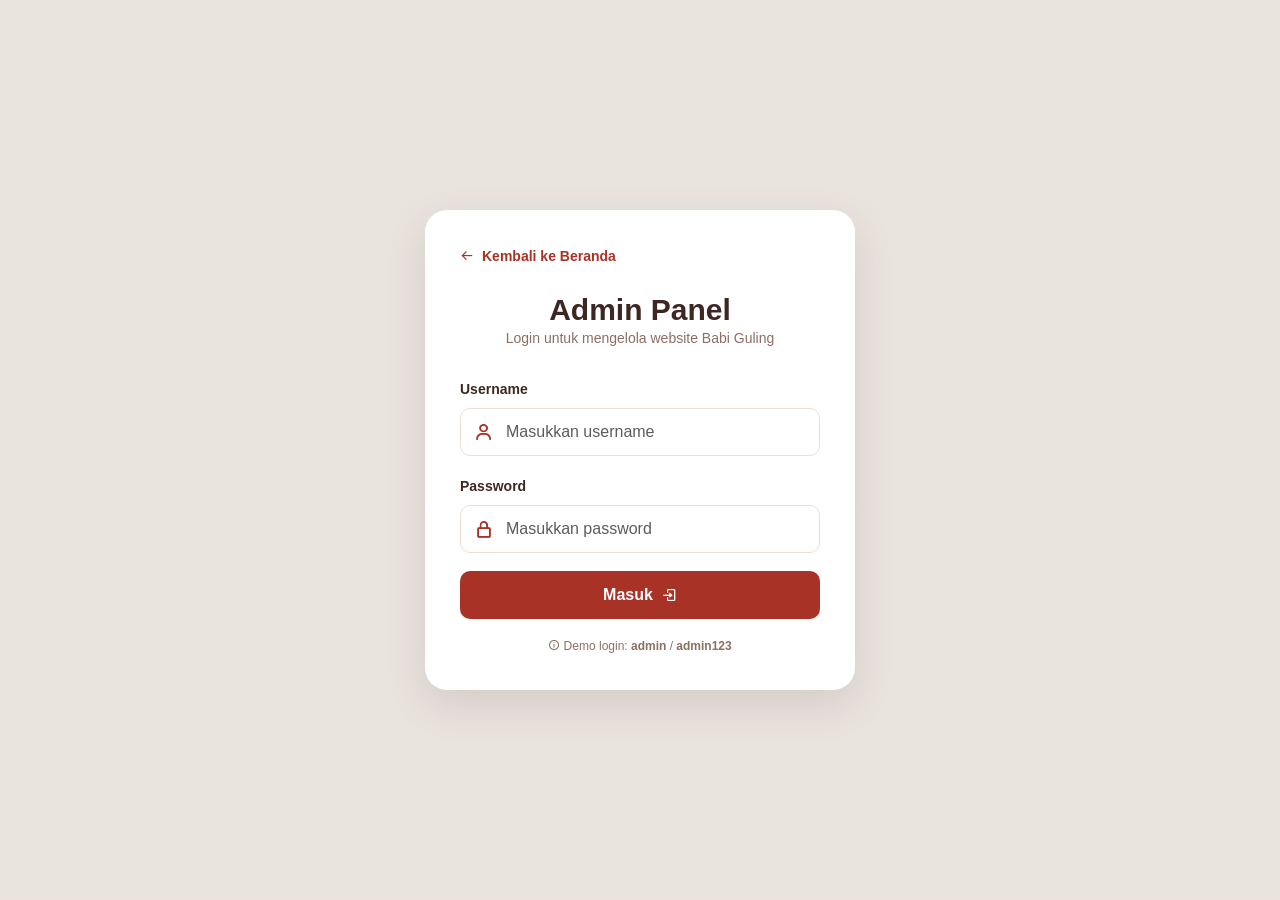
==== commit 1383d563: "tambahin web instagram dan facebook" ====
--- a/admin.html
+++ b/admin.html
@@ -1,619 +1,807 @@
 <!DOCTYPE html>
 <html lang="id">
-    <head>
-        <meta charset="UTF-8">
-        <meta name="viewport" content="width=device-width, initial-scale=1.0">
-        <title>
-        Admin Panel — Babi Guling
-        </title>
-        <!-- Bootstrap -->
-        <link href="https://cdn.jsdelivr.net/npm/bootstrap@5.3.3/dist/css/bootstrap.min.css" rel="stylesheet">
-        <!-- Boxicons -->
-        <link href="https://unpkg.com/boxicons@2.1.4/css/boxicons.min.css" rel="stylesheet">
-        <!-- CSS Admin -->
-        <link rel="stylesheet" href="admin.css">
-    </head>
-    <body class="admin-body">
-        <div class="admin-login-wrap" id="loginWrap">
-            <div class="admin-login-card">
-                <a href="index.html" class="admin-back">
-                    <i class='bx bx-arrow-back'>
-                    </i>
-                    Kembali ke Beranda
+<head>
+    <meta charset="UTF-8">
+    <meta name="viewport" content="width=device-width, initial-scale=1.0">
+
+    <title>Admin Panel — Babi Guling</title>
+
+    <link
+        href="https://cdn.jsdelivr.net/npm/bootstrap@5.3.3/dist/css/bootstrap.min.css"
+        rel="stylesheet"
+    >
+
+    <link
+        href="https://unpkg.com/boxicons@2.1.4/css/boxicons.min.css"
+        rel="stylesheet"
+    >
+
+    <link rel="stylesheet" href="admin.css">
+</head>
+
+<body class="admin-body">
+
+    <!-- Login -->
+    <div class="admin-login-wrap" id="loginWrap">
+        <div class="admin-login-card">
+
+            <a href="index.html" class="admin-back">
+                <i class='bx bx-arrow-back'></i>
+                Kembali ke Beranda
+            </a>
+
+            <h1 class="admin-title">Admin Panel</h1>
+
+            <p class="admin-subtitle">
+                Login untuk mengelola website Babi Guling
+            </p>
+
+            <form id="loginForm" class="admin-form">
+
+                <div class="mb-3">
+                    <label class="form-label" for="username">
+                        Username
+                    </label>
+
+                    <div class="input-icon">
+                        <i class='bx bx-user'></i>
+
+                        <input
+                            type="text"
+                            id="username"
+                            class="form-control"
+                            placeholder="Masukkan username"
+                            required
+                        >
+                    </div>
+                </div>
+
+                <div class="mb-3">
+                    <label class="form-label" for="password">
+                        Password
+                    </label>
+
+                    <div class="input-icon">
+                        <i class='bx bx-lock-alt'></i>
+
+                        <input
+                            type="password"
+                            id="password"
+                            class="form-control"
+                            placeholder="Masukkan password"
+                            required
+                        >
+                    </div>
+                </div>
+
+                <div id="loginError" class="login-error d-none">
+                    <i class='bx bx-error-circle'></i>
+                    Username atau password salah.
+                </div>
+
+                <button type="submit" class="btn btn-admin-login">
+                    Masuk
+                    <i class='bx bx-log-in'></i>
+                </button>
+
+                <p class="admin-hint">
+                    <i class='bx bx-info-circle'></i>
+                    Demo login:
+                    <b>admin</b> /
+                    <b>admin123</b>
+                </p>
+
+            </form>
+        </div>
+    </div>
+
+    <!-- Dashboard -->
+    <div id="dashboard" class="admin-dashboard d-none">
+
+        <button
+            id="sidebarToggle"
+            class="sidebar-toggle"
+            type="button"
+            aria-label="Toggle sidebar"
+        >
+            <i class='bx bx-chevron-left'></i>
+        </button>
+
+        <aside class="admin-sidebar">
+
+            <div class="sidebar-brand">
+                <div class="sidebar-logo">
+                    <i class='bx bxs-food-menu'></i>
+                </div>
+
+                <div>
+                    <h3>Babi Guling</h3>
+                    <span>Admin Panel</span>
+                </div>
+            </div>
+
+            <nav class="sidebar-nav">
+
+                <a
+                    href="#"
+                    class="sidebar-link active"
+                    data-target="dashboardSection"
+                >
+                    <i class='bx bxs-dashboard'></i>
+                    <span>Dashboard</span>
                 </a>
-                <div class="admin-logo">
-                    <i class='bx bxs-food-menu'>
-                    </i>
-                </div>
-                <h1 class="admin-title">
-                    Admin Panel
-                </h1>
-                <p class="admin-subtitle">
-                    Login untuk mengelola website Babi Guling
-                </p>
-                <form id="loginForm" class="admin-form">
-                    <div class="mb-3">
-                        <label class="form-label" for="username">
-                            Username
-                        </label>
-                        <div class="input-icon">
-                            <i class='bx bx-user'>
-                            </i>
-                            <input type="text" id="username" class="form-control" placeholder="Masukkan username" required>
-                        </div>
-                    </div>
-                    <div class="mb-3">
-                        <label class="form-label" for="password">
-                            Password
-                        </label>
-                        <div class="input-icon">
-                            <i class='bx bx-lock-alt'>
-                            </i>
-                            <input type="password" id="password" class="form-control" placeholder="Masukkan password" required>
-                        </div>
-                    </div>
-                    <div id="loginError" class="login-error d-none">
-                        <i class='bx bx-error-circle'>
-                        </i>
-                        Username atau password salah.
-                    </div>
-                    <button type="submit"class="btn btn-admin-login">
-                        Masuk
-                        <i class='bx bx-log-in'>
-                        </i>
-                    </button>
-                    <p class="admin-hint">
-                        <i class='bx bx-info-circle'>
-                        </i>
-                        Demo login:
-                        <b>
-                        admin
-                        </b>
-                        /
-                        <b>
-                        admin123
-                        </b>
-                    </p>
-                </form>
-            </div>
-        </div>
-        <div id="dashboard" class="admin-dashboard d-none">
-            <!-- SIDEBAR TOGGLE -->
-            <button id="sidebarToggle" class="sidebar-toggle" type="button" aria-label="Toggle sidebar">
-                <i class='bx bx-chevron-left'>
-                </i>
+
+                <a
+                    href="#"
+                    class="sidebar-link"
+                    data-target="commentSection"
+                >
+                    <i class='bx bx-comment-detail'></i>
+                    <span>Komentar & Rating</span>
+                </a>
+
+                <a
+                    href="#"
+                    class="sidebar-link"
+                    data-target="messageSection"
+                >
+                    <i class='bx bx-envelope'></i>
+                    <span>Pesan Masuk</span>
+                </a>
+
+                <a
+                    href="#"
+                    class="sidebar-link"
+                    data-target="restaurantSection"
+                >
+                    <i class='bx bx-trophy'></i>
+                    <span>Resto Terfavorit</span>
+                </a>
+
+                <a
+                    href="#"
+                    class="sidebar-link"
+                    data-target="userSection"
+                >
+                    <i class='bx bx-user'></i>
+                    <span>User</span>
+                </a>
+
+                <a
+                    href="#"
+                    class="sidebar-link"
+                    data-target="articleSection"
+                >
+                    <i class='bx bx-news'></i>
+                    <span>Artikel</span>
+                </a>
+
+            </nav>
+
+            <button
+                id="logoutBtn"
+                class="sidebar-logout"
+                type="button"
+            >
+                <i class='bx bx-log-out'></i>
+                <span>Logout</span>
             </button>
-            <aside class="admin-sidebar">
-                <div class="sidebar-brand">
-                    <div class="sidebar-logo">
-                        <i class='bx bxs-food-menu'>
-                        </i>
-                    </div>
+
+        </aside>
+
+        <main class="admin-main">
+
+            <!-- Dashboard -->
+            <section id="dashboardSection" class="admin-page">
+
+                <div class="admin-header">
                     <div>
-                        <h3>
-                            Babi Guling
-                        </h3>
-                        <span>
-                        Admin Panel
-                        </span>
-                    </div>
-                </div>
-                <nav class="sidebar-nav">
-                    <!-- DASHBOARD -->
-                    <a href="#" class="sidebar-link active" data-target="dashboardSection">
-                        <i class='bx bxs-dashboard'>
-                        </i>
-                        <span>
-                        Dashboard
-                        </span>
-                    </a>
-                    <!-- MENU -->
-                    <a href="#" class="sidebar-link" data-target="menuSection">
-                        <i class='bx bx-restaurant'>
-                        </i>
-                        <span>
-                        Menu
-                        </span>
-                    </a>
-                    <!-- KOMENTAR -->
-                    <a href="#" class="sidebar-link" data-target="commentSection">
-                        <i class='bx bx-comment-detail'>
-                        </i>
-                        <span>
-                        Komentar & Rating
-                        </span>
-                    </a>
-                    <!-- RESTO FAVORIT -->
-                    <a href="#" class="sidebar-link" data-target="restaurantSection">
-                        <i class='bx bx-trophy'>
-                        </i>
-                        <span>
-                        Resto Terfavorit
-                        </span>
-                    </a>
-                    <!-- USER -->
-                    <a href="#" class="sidebar-link" data-target="userSection">
-                        <i class='bx bx-user'>
-                        </i>
-                        <span>
-                        User
-                        </span>
-                    </a>
-                    <!-- ARTIKEL -->
-                    <a href="#" class="sidebar-link" data-target="articleSection">
-                        <i class='bx bx-news'>
-                        </i>
-                        <span>
-                        Artikel
-                        </span>
-                    </a>
-                </nav>
-                <!-- LOGOUT -->
-                <button id="logoutBtn" class="sidebar-logout" type="button">
-                    <i class='bx bx-log-out'>
-                    </i>
-                    <span>
-                    Logout
-                    </span>
-                </button>
-            </aside>
-            <main class="admin-main">
-                <section id="dashboardSection" class="admin-page">
-                    <!-- HEADER -->
-                    <div class="admin-header">
-                        <div>
-                            <p class="admin-welcome">
-                                Selamat datang kembali 👋
-                            </p>
-                            <h1>
-                                Dashboard Admin
-                            </h1>
-                        </div>
-                        <div class="admin-profile">
-                            <div class="profile-icon">
-                                <i class='bx bx-user'>
-                                </i>
-                            </div>
-                            <div>
-                                <strong>
-                                Admin
-                                </strong>
-                                <span>
-                                Administrator
-                                </span>
-                            </div>
-                        </div>
-                    </div>
-                    <div class="admin-stats">
-                        <!-- RATING -->
-                        <div class="stat-card">
-                            <div class="stat-icon">
-                                <i class='bx bxs-star'>
-                                </i>
-                            </div>
-                            <div>
-                                <span>
-                                Rating Resto
-                                </span>
-                                <h2 id="averageRating">
-                                    4.8
-                                </h2>
-                                <small>
-                                Rata-rata rating user
-                                </small>
-                            </div>
-                        </div>
-                        <!-- KOMENTAR -->
-                        <div class="stat-card">
-                            <div class="stat-icon">
-                                <i class='bx bx-comment'>
-                                </i>
-                            </div>
-                            <div>
-                                <span>
-                                Komentar
-                                </span>
-                                <h2 id="commentCount">
-                                    0
-                                </h2>
-                                <small>
+                        <p class="admin-welcome">
+                            Selamat datang kembali 👋
+                        </p>
+
+                        <h1>Dashboard Admin</h1>
+                    </div>
+
+                    <div class="admin-profile">
+                        <div class="profile-icon">
+                            <i class='bx bx-user'></i>
+                        </div>
+
+                        <div>
+                            <strong>Admin</strong>
+                            <span>Administrator</span>
+                        </div>
+                    </div>
+                </div>
+
+                <div class="admin-stats">
+
+                    <div class="stat-card">
+                        <div class="stat-icon">
+                            <i class='bx bxs-star'></i>
+                        </div>
+
+                        <div>
+                            <span>Rating Resto</span>
+
+                            <h2 id="averageRating">
+                                4.8
+                            </h2>
+
+                            <small>
+                                Rata-rata rating resto
+                            </small>
+                        </div>
+                    </div>
+
+                    <div class="stat-card">
+                        <div class="stat-icon">
+                            <i class='bx bx-comment'></i>
+                        </div>
+
+                        <div>
+                            <span>Komentar</span>
+
+                            <h2 id="commentCount">
+                                0
+                            </h2>
+
+                            <small>
                                 Total komentar user
-                                </small>
-                            </div>
-                        </div>
-                        <!-- USER -->
-                        <div class="stat-card">
-                            <div class="stat-icon">
-                                <i class='bx bx-group'>
-                                </i>
-                            </div>
-                            <div>
-                                <span>
-                                Total User
-                                </span>
-                                <h2>
-                                    245
-                                </h2>
-                                <small>
+                            </small>
+                        </div>
+                    </div>
+
+                    <div class="stat-card">
+                        <div class="stat-icon">
+                            <i class='bx bx-group'></i>
+                        </div>
+
+                        <div>
+                            <span>Total User</span>
+
+                            <h2 id="totalUser">0</h2>
+
+                            <small>
                                 User terdaftar
-                                </small>
-                            </div>
-                        </div>
-                        <!-- GALERI -->
-                        <div class="stat-card">
-                            <div class="stat-icon">
-                                <i class='bx bx-image'>
-                                </i>
-                            </div>
-                            <div>
-                                <span>
-                                Foto Galeri
-                                </span>
-                                <h2>
-                                    36
-                                </h2>
-                                <small>
+                            </small>
+                        </div>
+                    </div>
+
+                    <div class="stat-card">
+                        <div class="stat-icon">
+                            <i class='bx bx-image'></i>
+                        </div>
+
+                        <div>
+                            <span>Foto Galeri</span>
+
+                            <h2 id="totalGallery">0</h2>
+
+                            <small>
                                 Foto yang ditampilkan
-                                </small>
-                            </div>
-                        </div>
-                    </div>
-                    <div class="dashboard-grid">
-                        <!-- STATISTIK RATING -->
-                        <div class="dashboard-card">
-                            <div class="card-header">
-                                <div>
-                                    <h3>
-                                        Statistik Rating
-                                    </h3>
-                                    <p>
-                                        Rating yang diberikan user
-                                    </p>
-                                </div>
-                                <i class='bx bxs-star card-header-icon'>
-                                </i>
-                            </div>
-                            <div class="rating-list">
-                                <div class="rating-row">
-                                    <span>
-                                    5 ⭐
-                                    </span>
-                                    <div class="rating-bar">
-                                        <div style="width: 0%;">
-                                        </div>
-                                    </div>
-                                    <strong>
-                                    0%
-                                    </strong>
-                                </div>
-                                <div class="rating-row">
-                                    <span>
-                                    4 ⭐
-                                    </span>
-                                    <div class="rating-bar">
-                                        <div style="width: 0%;">
-                                        </div>
-                                    </div>
-                                    <strong>
-                                    0%
-                                    </strong>
-                                </div>
-                                <div class="rating-row">
-                                    <span>
-                                    3 ⭐
-                                    </span>
-                                    <div class="rating-bar">
-                                        <div style="width: 0%;">
-                                        </div>
-                                    </div>
-                                    <strong>
-                                    0%
-                                    </strong>
-                                </div>
-                                <div class="rating-row">
-                                    <span>
-                                    2 ⭐
-                                    </span>
-                                    <div class="rating-bar">
-                                        <div style="width: 0%;">
-                                        </div>
-                                    </div>
-                                    <strong>
-                                    0%
-                                    </strong>
-                                </div>
-                                <div class="rating-row">
-                                    <span>
-                                    1 ⭐
-                                    </span>
-                                    <div class="rating-bar">
-                                        <div style="width: 0%;">
-                                        </div>
-                                    </div>
-                                    <strong>
-                                    0%
-                                    </strong>
-                                </div>
-                            </div>
-                        </div>
-                        <!-- RESTO FAVORIT -->
-                        <div class="dashboard-card">
-                            <div class="card-header">
-                                <div>
-                                    <h3>
-                                        Resto Terfavorit
-                                    </h3>
-                                    <p>
-                                        Berdasarkan rating dari user
-                                    </p>
-                                </div>
-                                <i class='bx bx-trophy card-header-icon'>
-                                </i>
-                            </div>
-                            <div class="restaurant-list">
-                                <div class="restaurant-item">
-                                    <div class="restaurant-number">
-                                        1
-                                    </div>
-                                    <div class="restaurant-info">
-                                        <strong>
-                                        Babi Guling Pak Made
-                                        </strong>
-                                        <span>
-                                        124 ulasan
-                                        </span>
-                                    </div>
-                                    <div class="restaurant-rating">
-                                        ⭐ 4.9
-                                    </div>
-                                </div>
-                                <div class="restaurant-item">
-                                    <div class="restaurant-number">
-                                        2
-                                    </div>
-                                    <div class="restaurant-info">
-                                        <strong>
-                                        Babi Guling Bu Wayan
-                                        </strong>
-                                        <span>
-                                        98 ulasan
-                                        </span>
-                                    </div>
-                                    <div class="restaurant-rating">
-                                        ⭐ 4.8
-                                    </div>
-                                </div>
-                                <div class="restaurant-item">
-                                    <div class="restaurant-number">
-                                        3
-                                    </div>
-                                    <div class="restaurant-info">
-                                        <strong>
-                                        Babi Guling Candra
-                                        </strong>
-                                        <span>
-                                        76 ulasan
-                                        </span>
-                                    </div>
-                                    <div class="restaurant-rating">
-                                        ⭐ 4.7
-                                    </div>
-                                </div>
-                            </div>
-                        </div>
-                    </div>
-                    <div class="dashboard-card dashboard-comment-preview">
+                            </small>
+                        </div>
+                    </div>
+                </div>
+
+                <div class="dashboard-grid">
+
+                    <!-- Statistik rating -->
+                    <div class="dashboard-card">
+
                         <div class="card-header">
                             <div>
-                                <h3>
-                                    Komentar Terbaru
-                                </h3>
+                                <h3>Statistik Rating</h3>
+
                                 <p>
-                                    Komentar dan rating yang diberikan user
+                                    Rating yang diberikan user
                                 </p>
                             </div>
-                            <i class='bx bx-comment-detail card-header-icon'>
-                            </i>
-                        </div>
-                        <div id="dashboardComments" class="comment-list">
-                            <div class="empty-section small-empty">
-                                <i class='bx bx-message-x'>
-                                </i>
-                                <h3>
-                                    Belum ada komentar
-                                </h3>
-                                <p>
-                                    Komentar dan rating user akan muncul di sini.
-                                </p>
-                            </div>
-                        </div>
-                    </div>
+
+                            <i class='bx bxs-star card-header-icon'></i>
+                        </div>
+
+                        <div class="rating-list">
+
+                            <div class="rating-row">
+                                <span>5 ⭐</span>
+
+                                <div class="rating-bar">
+                                    <div style="width: 0%;"></div>
+                                </div>
+
+                                <strong>0%</strong>
+                            </div>
+
+                            <div class="rating-row">
+                                <span>4 ⭐</span>
+
+                                <div class="rating-bar">
+                                    <div style="width: 0%;"></div>
+                                </div>
+
+                                <strong>0%</strong>
+                            </div>
+
+                            <div class="rating-row">
+                                <span>3 ⭐</span>
+
+                                <div class="rating-bar">
+                                    <div style="width: 0%;"></div>
+                                </div>
+
+                                <strong>0%</strong>
+                            </div>
+
+                            <div class="rating-row">
+                                <span>2 ⭐</span>
+
+                                <div class="rating-bar">
+                                    <div style="width: 0%;"></div>
+                                </div>
+
+                                <strong>0%</strong>
+                            </div>
+
+                            <div class="rating-row">
+                                <span>1 ⭐</span>
+
+                                <div class="rating-bar">
+                                    <div style="width: 0%;"></div>
+                                </div>
+
+                                <strong>0%</strong>
+                            </div>
+                        </div>
+                    </div>
+
+                    <!-- Resto favorit -->
                     <div class="dashboard-card">
+
                         <div class="card-header">
                             <div>
-                                <h3>
-                                    Galeri Terbaru
-                                </h3>
+                                <h3>Resto Terfavorit</h3>
+
                                 <p>
-                                    Foto yang ditampilkan pada website
+                                    Berdasarkan jumlah like
                                 </p>
                             </div>
-                            <i class='bx bx-image card-header-icon'>
-                            </i>
-                        </div>
-                        <div class="admin-gallery">
-                            <div class="admin-gallery-item">
-                                <img src="lengkap1.jpg" alt="Babi Guling">
-                            </div>
-                            <div class="admin-gallery-item">
-                                <img src="nascam.jpg" alt="Nasi Campur">
-                            </div>
-                            <div class="admin-gallery-item">
-                                <img src="babimatah.jpg" alt="Babi Matah">
-                            </div>
-                            <div class="admin-gallery-item">
-                                <img src="dishfull.jpg" alt="Hidangan Babi Guling">
-                            </div>
-                        </div>
-                    </div>
-                </section>
-                <section id="menuSection" class="admin-page d-none">
-                    <div class="page-title">
-                        <h1>
-                            Menu
-                        </h1>
+
+                            <i class='bx bx-trophy card-header-icon'></i>
+                        </div>
+
+                        <div
+                            class="restaurant-list"
+                            id="dashboardRestaurantList"
+                        >
+                        </div>
+                    </div>
+                </div>
+
+                <!-- Komentar terbaru -->
+                <div class="dashboard-card dashboard-comment-preview">
+
+                    <div class="card-header">
+                        <div>
+                            <h3>Komentar Terbaru</h3>
+
+                            <p>
+                                Komentar yang diberikan user
+                            </p>
+                        </div>
+
+                        <i class='bx bx-comment-detail card-header-icon'></i>
+                    </div>
+
+                    <div
+                        id="dashboardComments"
+                        class="comment-list"
+                    >
+                        <div class="empty-section small-empty">
+
+                            <i class='bx bx-message-x'></i>
+
+                            <h3>Belum ada komentar</h3>
+
+                            <p>
+                                Komentar user akan muncul di sini.
+                            </p>
+                        </div>
+                    </div>
+                </div>
+
+                <!-- Galeri -->
+                <div class="dashboard-card">
+
+                    <div class="card-header">
+                        <div>
+                            <h3>Galeri Terbaru</h3>
+
+                            <p>
+                                Foto yang ditampilkan pada website
+                            </p>
+                        </div>
+
+                        <i class='bx bx-image card-header-icon'></i>
+                    </div>
+
+                    <div class="admin-gallery">
+
+                        <div class="admin-gallery-item">
+                            <img
+                                src="lengkap1.jpg"
+                                alt="Babi Guling"
+                            >
+                        </div>
+
+                        <div class="admin-gallery-item">
+                            <img
+                                src="nascam.jpg"
+                                alt="Nasi Campur"
+                            >
+                        </div>
+
+                        <div class="admin-gallery-item">
+                            <img
+                                src="babimatah.jpg"
+                                alt="Babi Matah"
+                            >
+                        </div>
+
+                        <div class="admin-gallery-item">
+                            <img
+                                src="dishfull.jpg"
+                                alt="Hidangan Babi Guling"
+                            >
+                        </div>
+                    </div>
+                </div>
+            </section>
+
+            <!-- Komentar -->
+            <section
+                id="commentSection"
+                class="admin-page d-none"
+            >
+
+                <div class="page-title">
+                    <h1>Komentar & Rating</h1>
+
+                    <p>
+                        Semua komentar dan rating dari user.
+                    </p>
+                </div>
+
+                <div
+                    id="allComments"
+                    class="dashboard-card"
+                >
+
+                    <div class="empty-section">
+
+                        <i class='bx bx-message-x'></i>
+
+                        <h3>Belum ada komentar</h3>
+
                         <p>
-                            Kelola daftar menu Babi Guling.
+                            Komentar dan rating user akan muncul di sini.
                         </p>
                     </div>
-                    <div class="dashboard-card">
-                        <div class="empty-section">
-                            <i class='bx bx-restaurant'>
-                            </i>
-                            <h3>
-                                Daftar Menu
-                            </h3>
+                </div>
+            </section>
+
+            <!-- Pesan Masuk -->
+            <section
+                id="messageSection"
+                class="admin-page d-none"
+            >
+                <div class="page-title">
+                    <h1>Pesan Masuk</h1>
+                    <p>Pesan yang dikirim user melalui halaman Contact.</p>
+                </div>
+
+                <div class="dashboard-card">
+                    <div class="card-header">
+                        <div>
+                            <h3>Pesan User</h3>
+                            <p>Semua pesan dari form Contact akan muncul di sini.</p>
+                        </div>
+                        <i class='bx bx-envelope card-header-icon'></i>
+                    </div>
+                    <div id="adminMessages"></div>
+                </div>
+            </section>
+
+            <!-- Restoran -->
+            <section
+                id="restaurantSection"
+                class="admin-page d-none"
+            >
+
+                <div class="page-title">
+                    <h1>Kelola Restoran</h1>
+
+                    <p>
+                        Tambah, edit, hapus restoran dan lihat interaksi user.
+                    </p>
+                </div>
+
+                <!-- Form restoran -->
+                <div class="dashboard-card">
+
+                    <div class="card-header">
+                        <div>
+                            <h3>Tambah Restoran</h3>
+
                             <p>
-                                Data menu akan ditampilkan di sini.
+                                Restoran yang ditambahkan akan muncul di halaman user.
                             </p>
                         </div>
                     </div>
-                </section>
-                <section id="commentSection" class="admin-page d-none">
-                    <div class="page-title">
-                        <h1>
-                            Komentar & Rating
-                        </h1>
+
+                    <form id="restaurantForm">
+
+                        <input
+                            type="hidden"
+                            id="restaurantId"
+                        >
+
+                        <div class="row g-3">
+
+                            <div class="col-md-5">
+
+                                <label
+                                    for="restaurantName"
+                                    class="form-label"
+                                >
+                                    Nama Restoran
+                                </label>
+
+                                <input
+                                    type="text"
+                                    id="restaurantName"
+                                    class="form-control"
+                                    placeholder="Contoh: Babi Guling Pak Made"
+                                    required
+                                >
+
+                            </div>
+
+                            <div class="col-md-4">
+
+                                <label
+                                    for="restaurantLocation"
+                                    class="form-label"
+                                >
+                                    Lokasi
+                                </label>
+
+                                <input
+                                    type="text"
+                                    id="restaurantLocation"
+                                    class="form-control"
+                                    placeholder="Contoh: Denpasar"
+                                    required
+                                >
+
+                            </div>
+
+                            <div class="col-md-3">
+
+                                <label
+                                    for="restaurantRating"
+                                    class="form-label"
+                                >
+                                    Rating
+                                </label>
+
+                                <input
+                                    type="number"
+                                    id="restaurantRating"
+                                    class="form-control"
+                                    min="0"
+                                    max="5"
+                                    step="0.1"
+                                    value="5"
+                                    required
+                                >
+
+                            </div>
+                        </div>
+                        <div class="mt-3">
+
+                            <button
+                                type="submit"
+                                class="btn btn-primary"
+                            >
+                                <i class='bx bx-plus'></i>
+
+                                <span id="restaurantSubmitText">
+                                    Tambah Restoran
+                                </span>
+                            </button>
+
+                            <button
+                                type="button"
+                                id="cancelRestaurantEdit"
+                                class="btn btn-secondary d-none"
+                            >
+                                Batal Edit
+                            </button>
+                        </div>
+                    </form>
+                </div>
+
+                <!-- Daftar restoran -->
+                <div class="dashboard-card mt-4">
+                    <div class="card-header">
+                        <div>
+                            <h3>Daftar Restoran</h3>
+                            <p>Restoran yang tampil di halaman user.</p>
+                        </div>
+                    </div>
+
+                    <div class="restaurant-search">
+                        <i class='bx bx-search'></i>
+                        <input
+                            type="text"
+                            id="restaurantSearch"
+                            placeholder="Cari nama atau lokasi restoran..."
+                        >
+                        <button type="button" id="clearRestaurantSearch" title="Hapus pencarian">
+                            <i class='bx bx-x'></i>
+                        </button>
+                    </div>
+
+                    <div class="restaurant-search-info">
+                        <span id="restaurantSearchInfo">Menampilkan semua restoran</span>
+                    </div>
+
+                    <div id="adminRestaurantList"></div>
+                </div>
+
+                <!-- Review restoran -->
+                <div class="dashboard-card mt-4">
+
+                    <div class="card-header">
+                        <div>
+                            <h3>Review User</h3>
+
+                            <p>
+                                Review yang diberikan user pada restoran.
+                            </p>
+                        </div>
+                    </div>
+
+                    <div id="adminRestaurantComments"></div>
+
+                </div>
+
+            </section>
+
+            <!-- user -->
+            <section
+                id="userSection"
+                class="admin-page d-none"
+            >
+                <div class="page-title">
+                    <h1>User</h1>
+                    <p>
+                        Informasi pengguna website.
+                    </p>
+                </div>
+
+                <div class="dashboard-card">
+
+                    <div class="empty-section">
+                        <i class='bx bx-group'></i>
+
+                        <h3>
+                            Total User: <span id="userTotal">0</span>
+                        </h3>
+
                         <p>
-                            Semua komentar dan rating dari user.
+                            User yang terdaftar di website.
                         </p>
                     </div>
-                    <div id="allComments" class="dashboard-card">
-                        <div class="empty-section">
-                            <i class='bx bx-message-x'>
-                            </i>
-                            <h3>
-                                Belum ada komentar
-                            </h3>
+
+                </div>
+
+                <div class="dashboard-card mt-4">
+
+                    <div class="card-header">
+                        <div>
+                            <h3>Daftar User</h3>
                             <p>
-                                Komentar dan rating user akan muncul di sini.
+                                Semua user yang sudah terdaftar.
                             </p>
                         </div>
-                    </div>
-                </section>
-                <section id="restaurantSection" class="admin-page d-none">
-                    <div class="page-title">
-                        <h1>
-                            Resto Terfavorit
-                        </h1>
+
+                        <i class='bx bx-group card-header-icon'></i>
+                    </div>
+
+                    <div class="user-search">
+                        <i class='bx bx-search'></i>
+
+                        <input
+                            type="text"
+                            id="userSearch"
+                            placeholder="Cari nama, username, atau email..."
+                        >
+
+                        <button
+                            type="button"
+                            id="clearUserSearch"
+                            title="Hapus pencarian"
+                        >
+                            <i class='bx bx-x'></i>
+                        </button>
+                    </div>
+
+                    <div class="user-search-info">
+                        <span id="userSearchInfo">
+                            Menampilkan semua user
+                        </span>
+                    </div>
+
+                    <div id="adminUserList"></div>
+
+                </div>
+            </section>
+
+            <!-- Artikel -->
+            <section
+                id="articleSection"
+                class="admin-page d-none"
+            >
+
+                <div class="page-title">
+                    <h1>Artikel</h1>
+
+                    <p>
+                        Kelola artikel Babi Guling.
+                    </p>
+                </div>
+
+                <div class="dashboard-card">
+
+                    <div class="empty-section">
+
+                        <i class='bx bx-news'></i>
+
+                        <h3>Kelola Artikel</h3>
+
                         <p>
-                            Daftar resto berdasarkan rating user.
+                            Artikel website akan dikelola di sini.
                         </p>
                     </div>
-                    <div class="dashboard-card">
-                        <div class="restaurant-list">
-                            <div class="restaurant-item">
-                                <div class="restaurant-number">
-                                    1
-                                </div>
-                                <div class="restaurant-info">
-                                    <strong>
-                                    Babi Guling Pak Made
-                                    </strong>
-                                    <span>
-                                    124 ulasan
-                                    </span>
-                                </div>
-                                <div class="restaurant-rating">
-                                    ⭐ 4.9
-                                </div>
-                            </div>
-                            <div class="restaurant-item">
-                                <div class="restaurant-number">
-                                    2
-                                </div>
-                                <div class="restaurant-info">
-                                    <strong>
-                                    Babi Guling Bu Wayan
-                                    </strong>
-                                    <span>
-                                    98 ulasan
-                                    </span>
-                                </div>
-                                <div class="restaurant-rating">
-                                    ⭐ 4.8
-                                </div>
-                            </div>
-                            <div class="restaurant-item">
-                                <div class="restaurant-number">
-                                    3
-                                </div>
-                                <div class="restaurant-info">
-                                    <strong>
-                                    Babi Guling Candra
-                                    </strong>
-                                    <span>
-                                    76 ulasan
-                                    </span>
-                                </div>
-                                <div class="restaurant-rating">
-                                    ⭐ 4.7
-                                </div>
-                            </div>
-                        </div>
-                    </div>
-                </section>
-                <section id="userSection" class="admin-page d-none">
-                    <div class="page-title">
-                        <h1>
-                            User
-                        </h1>
-                        <p>
-                            Informasi pengguna website.
-                        </p>
-                    </div>
-                    <div class="dashboard-card">
-                        <div class="empty-section">
-                            <i class='bx bx-group'>
-                            </i>
-                            <h3>
-                                Total User: 245
-                            </h3>
-                            <p>
-                                Data user akan ditampilkan di sini.
-                            </p>
-                        </div>
-                    </div>
-                </section>
-                <section id="articleSection" class="admin-page d-none">
-                    <div class="page-title">
-                        <h1>
-                            Artikel
-                        </h1>
-                        <p>
-                            Kelola artikel Babi Guling.
-                        </p>
-                    </div>
-                    <div class="dashboard-card">
-                        <div class="empty-section">
-                            <i class='bx bx-news'>
-                            </i>
-                            <h3>
-                                Kelola Artikel
-                            </h3>
-                            <p>
-                                Artikel website akan dikelola di sini.
-                            </p>
-                        </div>
-                    </div>
-                </section>
-            </main>
+                </div>
+            </section>
+        </main>
+    </div>
+
+    <div id="adminToast" class="admin-toast">
+        <div class="admin-toast-icon">
+            <i class='bx bx-check'></i>
         </div>
-        <script src="https://code.jquery.com/jquery-3.7.1.min.js">
-        </script>
-        <script src="https://cdn.jsdelivr.net/npm/bootstrap@5.3.3/dist/js/bootstrap.bundle.min.js">
-        </script>
-        <script src="admin.js">
-        </script>
-    </body>
-</html>
+
+        <div class="admin-toast-content">
+            <strong id="adminToastTitle">Berhasil</strong>
+            <span id="adminToastMessage">Data berhasil disimpan.</span>
+        </div>
+
+        <button type="button" id="adminToastClose">
+            <i class='bx bx-x'></i>
+        </button>
+    </div>
+
+    <script src="https://code.jquery.com/jquery-3.7.1.min.js"></script>
+
+    <script src="https://cdn.jsdelivr.net/npm/bootstrap@5.3.3/dist/js/bootstrap.bundle.min.js"></script>
+
+    <script src="admin.js"></script>
+
+</body>
+</html>
--- a/admin.css
+++ b/admin.css
@@ -1266,4 +1266,478 @@
         grid-template-columns:
             40px minmax(0, 1fr) 35px;
     }
+}
+
+/* Search restoran */
+.restaurant-search {
+    position: relative;
+    display: flex;
+    align-items: center;
+    margin-bottom: 8px;
+}
+
+.restaurant-search > i {
+    position: absolute;
+    left: 15px;
+    color: var(--red-main);
+    font-size: 20px;
+    pointer-events: none;
+}
+
+.restaurant-search input {
+    width: 100%;
+    height: 46px;
+    padding: 0 45px 0 45px;
+    border: 1px solid #eaded8;
+    border-radius: 11px;
+    outline: none;
+    background: #fff;
+    color: var(--text-dark);
+    font-size: 13px;
+    transition: 0.2s ease;
+}
+
+.restaurant-search input::placeholder {
+    color: #b39b91;
+}
+
+.restaurant-search input:focus {
+    border-color: var(--red-main);
+    box-shadow: 0 0 0 3px rgba(169, 50, 38, 0.1);
+}
+
+.restaurant-search button {
+    position: absolute;
+    right: 8px;
+    width: 32px;
+    height: 32px;
+    display: none;
+    align-items: center;
+    justify-content: center;
+    border: none;
+    border-radius: 8px;
+    background: var(--red-light);
+    color: var(--red-main);
+    font-size: 18px;
+    cursor: pointer;
+    transition: 0.2s ease;
+}
+
+.restaurant-search button:hover {
+    background: var(--red-main);
+    color: #fff;
+}
+
+.restaurant-search-info {
+    min-height: 25px;
+    margin-bottom: 5px;
+    color: var(--text-muted);
+    font-size: 11px;
+}
+
+/* Admin restaurant card */
+.admin-restaurant-card {
+    padding: 17px 0;
+    display: flex;
+    align-items: center;
+    gap: 15px;
+    border-bottom: 1px solid #eee4df;
+}
+
+.admin-restaurant-card:last-child {
+    border-bottom: none;
+}
+
+.admin-restaurant-icon {
+    width: 48px;
+    height: 48px;
+    flex-shrink: 0;
+    display: flex;
+    align-items: center;
+    justify-content: center;
+    border-radius: 12px;
+    background: var(--red-light);
+    color: var(--red-main);
+    font-size: 22px;
+}
+
+.admin-restaurant-info {
+    flex: 1;
+    min-width: 0;
+}
+
+.admin-restaurant-info h4 {
+    margin: 0 0 5px;
+    color: var(--brown-dark);
+    font-size: 15px;
+    font-weight: 600;
+}
+
+.admin-restaurant-info p {
+    margin: 0;
+    color: var(--text-muted);
+    font-size: 12px;
+}
+
+.admin-restaurant-meta {
+    display: flex;
+    align-items: center;
+    gap: 14px;
+    flex-shrink: 0;
+}
+
+.admin-restaurant-stat {
+    display: flex;
+    align-items: center;
+    gap: 4px;
+    color: var(--text-muted);
+    font-size: 12px;
+}
+
+.admin-restaurant-stat i {
+    color: var(--red-main);
+    font-size: 16px;
+}
+
+.admin-restaurant-rating {
+    color: #e6a817;
+    font-size: 13px;
+    font-weight: 600;
+}
+
+.admin-restaurant-actions {
+    display: flex;
+    gap: 7px;
+    flex-shrink: 0;
+}
+
+.admin-restaurant-actions button {
+    width: 35px;
+    height: 35px;
+    display: flex;
+    align-items: center;
+    justify-content: center;
+    border: none;
+    border-radius: 9px;
+    font-size: 17px;
+    cursor: pointer;
+    transition: 0.2s ease;
+}
+
+.admin-restaurant-edit {
+    background: #fff4df;
+    color: #b77900;
+}
+
+.admin-restaurant-edit:hover {
+    background: #f0b84b;
+    color: #fff;
+}
+
+.admin-restaurant-delete {
+    background: #fbeaea;
+    color: var(--red-main);
+}
+
+.admin-restaurant-delete:hover {
+    background: var(--red-main);
+    color: #fff;
+}
+
+.restaurant-no-result {
+    padding: 45px 20px;
+    text-align: center;
+}
+
+.restaurant-no-result i {
+    display: block;
+    margin-bottom: 10px;
+    color: #c7b5ae;
+    font-size: 40px;
+}
+
+.restaurant-no-result h4 {
+    margin: 0 0 5px;
+    color: var(--brown-dark);
+    font-size: 16px;
+}
+
+.restaurant-no-result p {
+    margin: 0;
+    color: var(--text-muted);
+    font-size: 12px;
+}
+
+@media (max-width: 700px) {
+    .admin-restaurant-card {
+        align-items: flex-start;
+        flex-wrap: wrap;
+    }
+
+    .admin-restaurant-info {
+        flex: 1;
+        min-width: 180px;
+    }
+
+    .admin-restaurant-meta {
+        width: 100%;
+        padding-left: 63px;
+    }
+
+    .admin-restaurant-actions {
+        margin-left: auto;
+    }
+}
+
+@media (max-width: 450px) {
+    .admin-restaurant-meta {
+        padding-left: 0;
+        flex-wrap: wrap;
+        gap: 9px;
+    }
+
+    .admin-restaurant-actions {
+        width: 100%;
+        margin-left: 0;
+    }
+
+    .admin-restaurant-actions button {
+        flex: 1;
+    }
+}
+
+/* Toast */
+.admin-toast {
+    position: fixed;
+    top: 25px;
+    right: 25px;
+    z-index: 9999;
+    width: 360px;
+    min-height: 72px;
+    padding: 13px 14px;
+    display: flex;
+    align-items: center;
+    gap: 12px;
+    background: #fff;
+    border-radius: 14px;
+    box-shadow: 0 10px 35px rgba(62, 39, 35, 0.18);
+    border-left: 4px solid #2e7d32;
+    transform: translateX(120%);
+    opacity: 0;
+    visibility: hidden;
+    transition: 0.35s ease;
+}
+
+.admin-toast.show {
+    transform: translateX(0);
+    opacity: 1;
+    visibility: visible;
+}
+
+.admin-toast-icon {
+    width: 40px;
+    height: 40px;
+    flex-shrink: 0;
+    display: flex;
+    align-items: center;
+    justify-content: center;
+    border-radius: 50%;
+    background: #e8f5e9;
+    color: #2e7d32;
+    font-size: 22px;
+}
+
+.admin-toast-content {
+    flex: 1;
+    min-width: 0;
+}
+
+.admin-toast-content strong {
+    display: block;
+    margin-bottom: 3px;
+    color: var(--brown-dark);
+    font-size: 14px;
+}
+
+.admin-toast-content span {
+    display: block;
+    color: var(--text-muted);
+    font-size: 12px;
+    line-height: 1.4;
+}
+
+.admin-toast button {
+    width: 28px;
+    height: 28px;
+    flex-shrink: 0;
+    display: flex;
+    align-items: center;
+    justify-content: center;
+    border: none;
+    border-radius: 7px;
+    background: transparent;
+    color: #a1887f;
+    font-size: 19px;
+    cursor: pointer;
+    transition: 0.2s ease;
+}
+
+.admin-toast button:hover {
+    background: #f5eeeb;
+    color: var(--brown-dark);
+}
+
+.admin-toast.error {
+    border-left-color: var(--red-main);
+}
+
+.admin-toast.error .admin-toast-icon {
+    background: #fbeaea;
+    color: var(--red-main);
+}
+
+.admin-toast.warning {
+    border-left-color: #e6a817;
+}
+
+.admin-toast.warning .admin-toast-icon {
+    background: #fff4df;
+    color: #c48700;
+}
+
+@media (max-width: 600px) {
+    .admin-toast {
+        top: 15px;
+        right: 15px;
+        left: 15px;
+        width: auto;
+    }
+}
+
+/* ===== FIX DAFTAR USER ===== */
+
+#userSection .user-search {
+    display: flex !important;
+    align-items: center !important;
+    width: 100% !important;
+    max-width: none !important;
+    height: 45px !important;
+    margin: 20px 0 8px !important;
+    padding: 0 12px !important;
+    border: 1px solid #e5e0dd !important;
+    border-radius: 10px !important;
+    background: #faf9f8 !important;
+    box-sizing: border-box !important;
+}
+
+#userSection .user-search > i {
+    display: block !important;
+    margin-right: 10px !important;
+    font-size: 20px !important;
+    color: #7b241c !important;
+}
+
+#userSection .user-search input {
+    display: block !important;
+    flex: 1 !important;
+    width: 100% !important;
+    height: 100% !important;
+    min-width: 0 !important;
+    padding: 0 !important;
+    border: none !important;
+    outline: none !important;
+    background: transparent !important;
+    font-size: 14px !important;
+    color: #3e2723 !important;
+}
+
+#userSection .user-search button {
+    display: none;
+    width: 30px !important;
+    height: 30px !important;
+    padding: 0 !important;
+    border: none !important;
+    border-radius: 6px !important;
+    background: #eee !important;
+    color: #555 !important;
+}
+
+#userSection .user-search-info {
+    margin: 0 0 12px !important;
+    font-size: 12px !important;
+    color: #999 !important;
+}
+
+#userSection #adminUserList {
+    display: flex !important;
+    flex-direction: column !important;
+    width: 100% !important;
+    border-top: 1px solid #eee !important;
+}
+
+#userSection .user-item {
+    display: flex !important;
+    align-items: center !important;
+    width: 100% !important;
+    min-height: 70px !important;
+    padding: 12px 5px !important;
+    border-bottom: 1px solid #eee !important;
+    box-sizing: border-box !important;
+}
+
+#userSection .user-avatar {
+    display: flex !important;
+    align-items: center !important;
+    justify-content: center !important;
+    flex-shrink: 0 !important;
+    width: 44px !important;
+    height: 44px !important;
+    margin-right: 14px !important;
+    border-radius: 50% !important;
+    background: #7b241c !important;
+    color: #fff !important;
+    font-size: 16px !important;
+    font-weight: 700 !important;
+}
+
+#userSection .user-info {
+    display: flex !important;
+    flex-direction: column !important;
+    flex: 1 !important;
+    gap: 3px !important;
+    min-width: 0 !important;
+}
+
+#userSection .user-info strong {
+    display: block !important;
+    margin: 0 !important;
+    font-size: 14px !important;
+    color: #3e2723 !important;
+}
+
+#userSection .user-info span {
+    display: block !important;
+    margin: 0 !important;
+    font-size: 12px !important;
+    color: #777 !important;
+}
+
+#userSection .user-info small {
+    display: flex !important;
+    align-items: center !important;
+    gap: 4px !important;
+    margin: 0 !important;
+    font-size: 11px !important;
+    color: #aaa !important;
+}
+
+#userSection .user-role {
+    display: block !important;
+    margin-left: 20px !important;
+}
+
+#userSection .user-role .badge {
+    padding: 6px 11px !important;
+    border-radius: 20px !important;
+    font-size: 10px !important;
 }
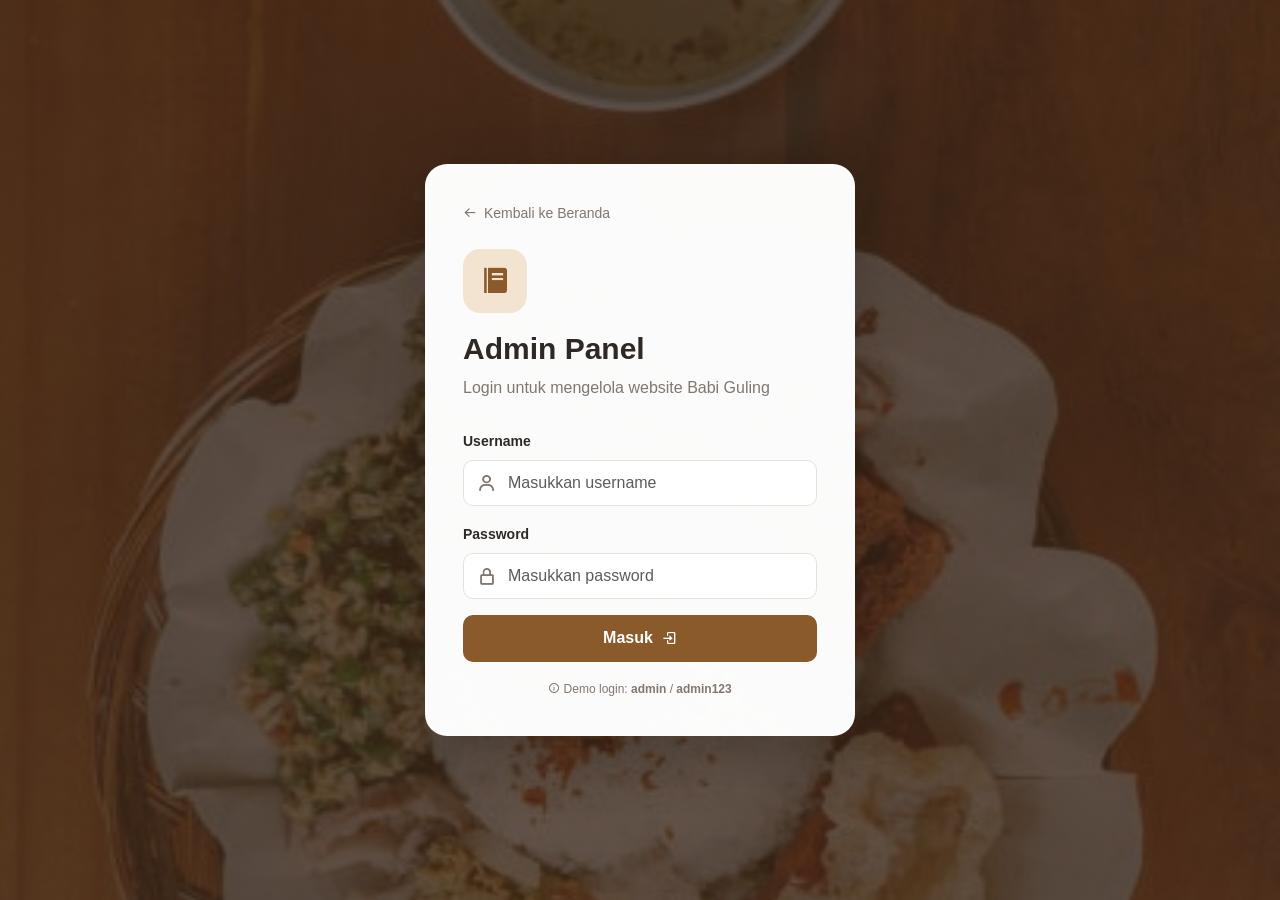
==== commit 903d1b75: "Update user dashboard and remove posting feature" ====
--- a/admin.html
+++ b/admin.html
@@ -3,117 +3,75 @@
 <head>
     <meta charset="UTF-8">
     <meta name="viewport" content="width=device-width, initial-scale=1.0">
-
     <title>Admin Panel — Babi Guling</title>
 
-    <link
-        href="https://cdn.jsdelivr.net/npm/bootstrap@5.3.3/dist/css/bootstrap.min.css"
-        rel="stylesheet"
-    >
-
-    <link
-        href="https://unpkg.com/boxicons@2.1.4/css/boxicons.min.css"
-        rel="stylesheet"
-    >
-
+    <link href="https://cdn.jsdelivr.net/npm/bootstrap@5.3.3/dist/css/bootstrap.min.css" rel="stylesheet">
+    <link href="https://unpkg.com/boxicons@2.1.4/css/boxicons.min.css" rel="stylesheet">
     <link rel="stylesheet" href="admin.css">
 </head>
 
 <body class="admin-body">
 
-    <!-- Login -->
     <div class="admin-login-wrap" id="loginWrap">
         <div class="admin-login-card">
-
             <a href="index.html" class="admin-back">
-                <i class='bx bx-arrow-back'></i>
+                <i class="bx bx-arrow-back"></i>
                 Kembali ke Beranda
             </a>
 
+            <div class="login-logo">
+                <i class="bx bxs-food-menu"></i>
+            </div>
+
             <h1 class="admin-title">Admin Panel</h1>
-
-            <p class="admin-subtitle">
-                Login untuk mengelola website Babi Guling
-            </p>
+            <p class="admin-subtitle">Login untuk mengelola website Babi Guling</p>
 
             <form id="loginForm" class="admin-form">
-
                 <div class="mb-3">
-                    <label class="form-label" for="username">
-                        Username
-                    </label>
-
+                    <label class="form-label" for="username">Username</label>
                     <div class="input-icon">
-                        <i class='bx bx-user'></i>
-
-                        <input
-                            type="text"
-                            id="username"
-                            class="form-control"
-                            placeholder="Masukkan username"
-                            required
-                        >
+                        <i class="bx bx-user"></i>
+                        <input type="text" id="username" class="form-control" placeholder="Masukkan username" required>
                     </div>
                 </div>
 
                 <div class="mb-3">
-                    <label class="form-label" for="password">
-                        Password
-                    </label>
-
+                    <label class="form-label" for="password">Password</label>
                     <div class="input-icon">
-                        <i class='bx bx-lock-alt'></i>
-
-                        <input
-                            type="password"
-                            id="password"
-                            class="form-control"
-                            placeholder="Masukkan password"
-                            required
-                        >
+                        <i class="bx bx-lock-alt"></i>
+                        <input type="password" id="password" class="form-control" placeholder="Masukkan password" required>
                     </div>
                 </div>
 
                 <div id="loginError" class="login-error d-none">
-                    <i class='bx bx-error-circle'></i>
+                    <i class="bx bx-error-circle"></i>
                     Username atau password salah.
                 </div>
 
                 <button type="submit" class="btn btn-admin-login">
                     Masuk
-                    <i class='bx bx-log-in'></i>
+                    <i class="bx bx-log-in"></i>
                 </button>
 
                 <p class="admin-hint">
-                    <i class='bx bx-info-circle'></i>
-                    Demo login:
-                    <b>admin</b> /
-                    <b>admin123</b>
+                    <i class="bx bx-info-circle"></i>
+                    Demo login: <b>admin</b> / <b>admin123</b>
                 </p>
-
             </form>
         </div>
     </div>
 
-    <!-- Dashboard -->
     <div id="dashboard" class="admin-dashboard d-none">
 
-        <button
-            id="sidebarToggle"
-            class="sidebar-toggle"
-            type="button"
-            aria-label="Toggle sidebar"
-        >
-            <i class='bx bx-chevron-left'></i>
+        <button id="sidebarToggle" class="sidebar-toggle" type="button" aria-label="Toggle sidebar">
+            <i class="bx bx-chevron-left"></i>
         </button>
 
         <aside class="admin-sidebar">
-
             <div class="sidebar-brand">
                 <div class="sidebar-logo">
-                    <i class='bx bxs-food-menu'></i>
-                </div>
-
+                    <i class="bx bxs-food-menu"></i>
+                </div>
                 <div>
                     <h3>Babi Guling</h3>
                     <span>Admin Panel</span>
@@ -121,93 +79,52 @@
             </div>
 
             <nav class="sidebar-nav">
-
-                <a
-                    href="#"
-                    class="sidebar-link active"
-                    data-target="dashboardSection"
-                >
-                    <i class='bx bxs-dashboard'></i>
+                <a href="#" class="sidebar-link active" data-target="dashboardSection">
+                    <i class="bx bxs-dashboard"></i>
                     <span>Dashboard</span>
                 </a>
 
-                <a
-                    href="#"
-                    class="sidebar-link"
-                    data-target="commentSection"
-                >
-                    <i class='bx bx-comment-detail'></i>
+                <a href="#" class="sidebar-link" data-target="commentSection">
+                    <i class="bx bx-comment-detail"></i>
                     <span>Komentar & Rating</span>
                 </a>
 
-                <a
-                    href="#"
-                    class="sidebar-link"
-                    data-target="messageSection"
-                >
-                    <i class='bx bx-envelope'></i>
+                <a href="#" class="sidebar-link" data-target="messageSection">
+                    <i class="bx bx-envelope"></i>
                     <span>Pesan Masuk</span>
                 </a>
 
-                <a
-                    href="#"
-                    class="sidebar-link"
-                    data-target="restaurantSection"
-                >
-                    <i class='bx bx-trophy'></i>
+                <a href="#" class="sidebar-link" data-target="restaurantSection">
+                    <i class="bx bx-trophy"></i>
                     <span>Resto Terfavorit</span>
                 </a>
 
-                <a
-                    href="#"
-                    class="sidebar-link"
-                    data-target="userSection"
-                >
-                    <i class='bx bx-user'></i>
+                <a href="#" class="sidebar-link" data-target="userSection">
+                    <i class="bx bx-user"></i>
                     <span>User</span>
                 </a>
-
-                <a
-                    href="#"
-                    class="sidebar-link"
-                    data-target="articleSection"
-                >
-                    <i class='bx bx-news'></i>
-                    <span>Artikel</span>
-                </a>
-
             </nav>
 
-            <button
-                id="logoutBtn"
-                class="sidebar-logout"
-                type="button"
-            >
-                <i class='bx bx-log-out'></i>
+            <button id="logoutBtn" class="sidebar-logout" type="button">
+                <i class="bx bx-log-out"></i>
                 <span>Logout</span>
             </button>
-
         </aside>
 
         <main class="admin-main">
 
-            <!-- Dashboard -->
             <section id="dashboardSection" class="admin-page">
 
                 <div class="admin-header">
                     <div>
-                        <p class="admin-welcome">
-                            Selamat datang kembali 👋
-                        </p>
-
+                        <p class="admin-welcome">Selamat datang kembali 👋</p>
                         <h1>Dashboard Admin</h1>
                     </div>
 
                     <div class="admin-profile">
                         <div class="profile-icon">
-                            <i class='bx bx-user'></i>
-                        </div>
-
+                            <i class="bx bx-user"></i>
+                        </div>
                         <div>
                             <strong>Admin</strong>
                             <span>Administrator</span>
@@ -219,284 +136,107 @@
 
                     <div class="stat-card">
                         <div class="stat-icon">
-                            <i class='bx bxs-star'></i>
-                        </div>
-
-                        <div>
-                            <span>Rating Resto</span>
-
-                            <h2 id="averageRating">
-                                4.8
-                            </h2>
-
-                            <small>
-                                Rata-rata rating resto
-                            </small>
+                            <i class="bx bx-comment"></i>
+                        </div>
+                        <div>
+                            <span>Komentar</span>
+                            <h2 id="commentCount">0</h2>
+                            <small>Total komentar user</small>
                         </div>
                     </div>
 
                     <div class="stat-card">
                         <div class="stat-icon">
-                            <i class='bx bx-comment'></i>
-                        </div>
-
-                        <div>
-                            <span>Komentar</span>
-
-                            <h2 id="commentCount">
-                                0
-                            </h2>
-
-                            <small>
-                                Total komentar user
-                            </small>
+                            <i class="bx bx-group"></i>
+                        </div>
+                        <div>
+                            <span>Total User</span>
+                            <h2 id="totalUser">0</h2>
+                            <small>User terdaftar</small>
                         </div>
                     </div>
 
                     <div class="stat-card">
                         <div class="stat-icon">
-                            <i class='bx bx-group'></i>
-                        </div>
-
-                        <div>
-                            <span>Total User</span>
-
-                            <h2 id="totalUser">0</h2>
-
-                            <small>
-                                User terdaftar
-                            </small>
-                        </div>
-                    </div>
-
-                    <div class="stat-card">
-                        <div class="stat-icon">
-                            <i class='bx bx-image'></i>
-                        </div>
-
+                            <i class="bx bx-image"></i>
+                        </div>
                         <div>
                             <span>Foto Galeri</span>
-
                             <h2 id="totalGallery">0</h2>
-
-                            <small>
-                                Foto yang ditampilkan
-                            </small>
-                        </div>
-                    </div>
+                            <small>Foto yang ditampilkan</small>
+                        </div>
+                    </div>
+
                 </div>
 
                 <div class="dashboard-grid">
 
-                    <!-- Statistik rating -->
                     <div class="dashboard-card">
-
-                        <div class="card-header">
-                            <div>
-                                <h3>Statistik Rating</h3>
-
-                                <p>
-                                    Rating yang diberikan user
-                                </p>
-                            </div>
-
-                            <i class='bx bxs-star card-header-icon'></i>
-                        </div>
-
-                        <div class="rating-list">
-
-                            <div class="rating-row">
-                                <span>5 ⭐</span>
-
-                                <div class="rating-bar">
-                                    <div style="width: 0%;"></div>
-                                </div>
-
-                                <strong>0%</strong>
-                            </div>
-
-                            <div class="rating-row">
-                                <span>4 ⭐</span>
-
-                                <div class="rating-bar">
-                                    <div style="width: 0%;"></div>
-                                </div>
-
-                                <strong>0%</strong>
-                            </div>
-
-                            <div class="rating-row">
-                                <span>3 ⭐</span>
-
-                                <div class="rating-bar">
-                                    <div style="width: 0%;"></div>
-                                </div>
-
-                                <strong>0%</strong>
-                            </div>
-
-                            <div class="rating-row">
-                                <span>2 ⭐</span>
-
-                                <div class="rating-bar">
-                                    <div style="width: 0%;"></div>
-                                </div>
-
-                                <strong>0%</strong>
-                            </div>
-
-                            <div class="rating-row">
-                                <span>1 ⭐</span>
-
-                                <div class="rating-bar">
-                                    <div style="width: 0%;"></div>
-                                </div>
-
-                                <strong>0%</strong>
-                            </div>
-                        </div>
-                    </div>
-
-                    <!-- Resto favorit -->
-                    <div class="dashboard-card">
-
                         <div class="card-header">
                             <div>
                                 <h3>Resto Terfavorit</h3>
-
-                                <p>
-                                    Berdasarkan jumlah like
-                                </p>
+                                <p>Berdasarkan jumlah like</p>
                             </div>
-
-                            <i class='bx bx-trophy card-header-icon'></i>
-                        </div>
-
-                        <div
-                            class="restaurant-list"
-                            id="dashboardRestaurantList"
-                        >
-                        </div>
-                    </div>
-                </div>
-
-                <!-- Komentar terbaru -->
-                <div class="dashboard-card dashboard-comment-preview">
-
-                    <div class="card-header">
-                        <div>
-                            <h3>Komentar Terbaru</h3>
-
-                            <p>
-                                Komentar yang diberikan user
-                            </p>
-                        </div>
-
-                        <i class='bx bx-comment-detail card-header-icon'></i>
-                    </div>
-
-                    <div
-                        id="dashboardComments"
-                        class="comment-list"
-                    >
-                        <div class="empty-section small-empty">
-
-                            <i class='bx bx-message-x'></i>
-
-                            <h3>Belum ada komentar</h3>
-
-                            <p>
-                                Komentar user akan muncul di sini.
-                            </p>
-                        </div>
-                    </div>
-                </div>
-
-                <!-- Galeri -->
+                            <i class="bx bx-trophy card-header-icon"></i>
+                        </div>
+
+                        <div class="restaurant-list" id="dashboardRestaurantList"></div>
+                    </div>
+
+                    <div class="dashboard-card dashboard-comment-preview">
+                        <div class="card-header">
+                            <div>
+                                <h3>Komentar Terbaru</h3>
+                                <p>Komentar yang diberikan user</p>
+                            </div>
+                            <i class="bx bx-comment-detail card-header-icon"></i>
+                        </div>
+
+                        <div id="dashboardComments" class="comment-list"></div>
+                    </div>
+
+                </div>
+
                 <div class="dashboard-card">
-
                     <div class="card-header">
                         <div>
                             <h3>Galeri Terbaru</h3>
-
-                            <p>
-                                Foto yang ditampilkan pada website
-                            </p>
-                        </div>
-
-                        <i class='bx bx-image card-header-icon'></i>
+                            <p>Foto yang ditampilkan pada website</p>
+                        </div>
+                        <i class="bx bx-image card-header-icon"></i>
                     </div>
 
                     <div class="admin-gallery">
-
                         <div class="admin-gallery-item">
-                            <img
-                                src="lengkap1.jpg"
-                                alt="Babi Guling"
-                            >
-                        </div>
-
+                            <img src="lengkap1.jpg" alt="Babi Guling">
+                        </div>
                         <div class="admin-gallery-item">
-                            <img
-                                src="nascam.jpg"
-                                alt="Nasi Campur"
-                            >
-                        </div>
-
+                            <img src="nascam.jpg" alt="Nasi Campur">
+                        </div>
                         <div class="admin-gallery-item">
-                            <img
-                                src="babimatah.jpg"
-                                alt="Babi Matah"
-                            >
-                        </div>
-
+                            <img src="babimatah.jpg" alt="Babi Matah">
+                        </div>
                         <div class="admin-gallery-item">
-                            <img
-                                src="dishfull.jpg"
-                                alt="Hidangan Babi Guling"
-                            >
-                        </div>
-                    </div>
-                </div>
+                            <img src="dishfull.jpg" alt="Hidangan Babi Guling">
+                        </div>
+                    </div>
+                </div>
+
             </section>
 
-            <!-- Komentar -->
-            <section
-                id="commentSection"
-                class="admin-page d-none"
-            >
+            <section id="commentSection" class="admin-page d-none">
 
                 <div class="page-title">
                     <h1>Komentar & Rating</h1>
-
-                    <p>
-                        Semua komentar dan rating dari user.
-                    </p>
-                </div>
-
-                <div
-                    id="allComments"
-                    class="dashboard-card"
-                >
-
-                    <div class="empty-section">
-
-                        <i class='bx bx-message-x'></i>
-
-                        <h3>Belum ada komentar</h3>
-
-                        <p>
-                            Komentar dan rating user akan muncul di sini.
-                        </p>
-                    </div>
-                </div>
+                    <p>Semua komentar dan rating dari user.</p>
+                </div>
+
+                <div id="allComments" class="dashboard-card"></div>
+
             </section>
 
-            <!-- Pesan Masuk -->
-            <section
-                id="messageSection"
-                class="admin-page d-none"
-            >
+            <section id="messageSection" class="admin-page d-none">
+
                 <div class="page-title">
                     <h1>Pesan Masuk</h1>
                     <p>Pesan yang dikirim user melalui halaman Contact.</p>
@@ -508,134 +248,70 @@
                             <h3>Pesan User</h3>
                             <p>Semua pesan dari form Contact akan muncul di sini.</p>
                         </div>
-                        <i class='bx bx-envelope card-header-icon'></i>
-                    </div>
+                        <i class="bx bx-envelope card-header-icon"></i>
+                    </div>
+
                     <div id="adminMessages"></div>
                 </div>
+
             </section>
 
-            <!-- Restoran -->
-            <section
-                id="restaurantSection"
-                class="admin-page d-none"
-            >
+            <section id="restaurantSection" class="admin-page d-none">
 
                 <div class="page-title">
                     <h1>Kelola Restoran</h1>
-
-                    <p>
-                        Tambah, edit, hapus restoran dan lihat interaksi user.
-                    </p>
-                </div>
-
-                <!-- Form restoran -->
+                    <p>Tambah, edit, hapus restoran dan lihat interaksi user.</p>
+                </div>
+
                 <div class="dashboard-card">
 
                     <div class="card-header">
                         <div>
                             <h3>Tambah Restoran</h3>
-
-                            <p>
-                                Restoran yang ditambahkan akan muncul di halaman user.
-                            </p>
-                        </div>
+                            <p>Restoran yang ditambahkan akan muncul di halaman user.</p>
+                        </div>
+                        <i class="bx bx-store card-header-icon"></i>
                     </div>
 
                     <form id="restaurantForm">
 
-                        <input
-                            type="hidden"
-                            id="restaurantId"
-                        >
+                        <input type="hidden" id="restaurantId">
 
                         <div class="row g-3">
 
                             <div class="col-md-5">
-
-                                <label
-                                    for="restaurantName"
-                                    class="form-label"
-                                >
-                                    Nama Restoran
-                                </label>
-
-                                <input
-                                    type="text"
-                                    id="restaurantName"
-                                    class="form-control"
-                                    placeholder="Contoh: Babi Guling Pak Made"
-                                    required
-                                >
-
+                                <label for="restaurantName" class="form-label">Nama Restoran</label>
+                                <input type="text" id="restaurantName" class="form-control" placeholder="Contoh: Babi Guling Pak Made" required>
                             </div>
 
                             <div class="col-md-4">
-
-                                <label
-                                    for="restaurantLocation"
-                                    class="form-label"
-                                >
-                                    Lokasi
-                                </label>
-
-                                <input
-                                    type="text"
-                                    id="restaurantLocation"
-                                    class="form-control"
-                                    placeholder="Contoh: Denpasar"
-                                    required
-                                >
-
+                                <label for="restaurantLocation" class="form-label">Lokasi</label>
+                                <input type="text" id="restaurantLocation" class="form-control" placeholder="Contoh: Denpasar" required>
                             </div>
 
                             <div class="col-md-3">
-
-                                <label
-                                    for="restaurantRating"
-                                    class="form-label"
-                                >
-                                    Rating
-                                </label>
-
-                                <input
-                                    type="number"
-                                    id="restaurantRating"
-                                    class="form-control"
-                                    min="0"
-                                    max="5"
-                                    step="0.1"
-                                    value="5"
-                                    required
-                                >
-
+                                <label for="restaurantRating" class="form-label">Rating</label>
+                                <input type="number" id="restaurantRating" class="form-control" min="0" max="5" step="0.1" value="5" required>
                             </div>
-                        </div>
+
+                        </div>
+
                         <div class="mt-3">
-
-                            <button
-                                type="submit"
-                                class="btn btn-primary"
-                            >
-                                <i class='bx bx-plus'></i>
-
-                                <span id="restaurantSubmitText">
-                                    Tambah Restoran
-                                </span>
+                            <button type="submit" class="btn btn-primary">
+                                <i class="bx bx-plus"></i>
+                                <span id="restaurantSubmitText">Tambah Restoran</span>
                             </button>
 
-                            <button
-                                type="button"
-                                id="cancelRestaurantEdit"
-                                class="btn btn-secondary d-none"
-                            >
+                            <button type="button" id="cancelRestaurantEdit" class="btn btn-secondary d-none">
                                 Batal Edit
                             </button>
                         </div>
+
                     </form>
                 </div>
 
-                <!-- Daftar restoran -->
                 <div class="dashboard-card mt-4">
+
                     <div class="card-header">
                         <div>
                             <h3>Daftar Restoran</h3>
@@ -644,14 +320,10 @@
                     </div>
 
                     <div class="restaurant-search">
-                        <i class='bx bx-search'></i>
-                        <input
-                            type="text"
-                            id="restaurantSearch"
-                            placeholder="Cari nama atau lokasi restoran..."
-                        >
+                        <i class="bx bx-search"></i>
+                        <input type="text" id="restaurantSearch" placeholder="Cari nama atau lokasi restoran...">
                         <button type="button" id="clearRestaurantSearch" title="Hapus pencarian">
-                            <i class='bx bx-x'></i>
+                            <i class="bx bx-x"></i>
                         </button>
                     </div>
 
@@ -660,19 +332,17 @@
                     </div>
 
                     <div id="adminRestaurantList"></div>
-                </div>
-
-                <!-- Review restoran -->
+
+                </div>
+
                 <div class="dashboard-card mt-4">
 
                     <div class="card-header">
                         <div>
                             <h3>Review User</h3>
-
-                            <p>
-                                Review yang diberikan user pada restoran.
-                            </p>
-                        </div>
+                            <p>Review yang diberikan user pada restoran.</p>
+                        </div>
+                        <i class="bx bx-star card-header-icon"></i>
                     </div>
 
                     <div id="adminRestaurantComments"></div>
@@ -681,32 +351,24 @@
 
             </section>
 
-            <!-- user -->
-            <section
-                id="userSection"
-                class="admin-page d-none"
-            >
+            <section id="userSection" class="admin-page d-none">
+
                 <div class="page-title">
                     <h1>User</h1>
-                    <p>
-                        Informasi pengguna website.
-                    </p>
+                    <p>Informasi pengguna website.</p>
                 </div>
 
                 <div class="dashboard-card">
-
-                    <div class="empty-section">
-                        <i class='bx bx-group'></i>
-
-                        <h3>
-                            Total User: <span id="userTotal">0</span>
-                        </h3>
-
-                        <p>
-                            User yang terdaftar di website.
-                        </p>
-                    </div>
-
+                    <div class="user-total-card">
+                        <div class="user-total-icon">
+                            <i class="bx bx-group"></i>
+                        </div>
+                        <div>
+                            <span>Total User</span>
+                            <h2 id="userTotal">0</h2>
+                            <p>User yang terdaftar di website.</p>
+                        </div>
+                    </div>
                 </div>
 
                 <div class="dashboard-card mt-4">
@@ -714,77 +376,37 @@
                     <div class="card-header">
                         <div>
                             <h3>Daftar User</h3>
-                            <p>
-                                Semua user yang sudah terdaftar.
-                            </p>
-                        </div>
-
-                        <i class='bx bx-group card-header-icon'></i>
+                            <p>Semua user yang sudah terdaftar.</p>
+                        </div>
+                        <i class="bx bx-group card-header-icon"></i>
                     </div>
 
                     <div class="user-search">
-                        <i class='bx bx-search'></i>
-
-                        <input
-                            type="text"
-                            id="userSearch"
-                            placeholder="Cari nama, username, atau email..."
-                        >
-
-                        <button
-                            type="button"
-                            id="clearUserSearch"
-                            title="Hapus pencarian"
-                        >
-                            <i class='bx bx-x'></i>
+                        <i class="bx bx-search"></i>
+
+                        <input type="text" id="userSearch" placeholder="Cari nama, username, atau email...">
+
+                        <button type="button" id="clearUserSearch" title="Hapus pencarian">
+                            <i class="bx bx-x"></i>
                         </button>
                     </div>
 
                     <div class="user-search-info">
-                        <span id="userSearchInfo">
-                            Menampilkan semua user
-                        </span>
+                        <span id="userSearchInfo">Menampilkan semua user</span>
                     </div>
 
                     <div id="adminUserList"></div>
 
                 </div>
+
             </section>
 
-            <!-- Artikel -->
-            <section
-                id="articleSection"
-                class="admin-page d-none"
-            >
-
-                <div class="page-title">
-                    <h1>Artikel</h1>
-
-                    <p>
-                        Kelola artikel Babi Guling.
-                    </p>
-                </div>
-
-                <div class="dashboard-card">
-
-                    <div class="empty-section">
-
-                        <i class='bx bx-news'></i>
-
-                        <h3>Kelola Artikel</h3>
-
-                        <p>
-                            Artikel website akan dikelola di sini.
-                        </p>
-                    </div>
-                </div>
-            </section>
         </main>
     </div>
 
     <div id="adminToast" class="admin-toast">
         <div class="admin-toast-icon">
-            <i class='bx bx-check'></i>
+            <i class="bx bx-check"></i>
         </div>
 
         <div class="admin-toast-content">
@@ -793,14 +415,12 @@
         </div>
 
         <button type="button" id="adminToastClose">
-            <i class='bx bx-x'></i>
+            <i class="bx bx-x"></i>
         </button>
     </div>
 
     <script src="https://code.jquery.com/jquery-3.7.1.min.js"></script>
-
     <script src="https://cdn.jsdelivr.net/npm/bootstrap@5.3.3/dist/js/bootstrap.bundle.min.js"></script>
-
     <script src="admin.js"></script>
 
 </body>
--- a/admin.css
+++ b/admin.css
@@ -1,22 +1,15 @@
 :root {
-    --red-main: #a93226;
-    --red-dark: #7b241c;
-    --red-light: #f4e2dd;
-
-/* ADMIN LOGIN */
-    --brown-dark: #3e2723;
-    --brown-hover: #5a302a;
-
-    --background: #f8f3ee;
-
-    --text-dark: #3e2723;
-    --text-muted: #8d6e63;
-    --text-white: #ffffff;
-
-    --card: #ffffff;
-
-    --sidebar-width: 280px;
-    --sidebar-small: 75px;
+    --primary: #8b5a2b;
+    --primary-dark: #6d4320;
+    --primary-light: #f3e4d2;
+    --cream: #f8f5ef;
+    --white: #ffffff;
+    --text: #2f2925;
+    --muted: #81776f;
+    --border: #e8e1da;
+    --danger: #c94b4b;
+    --shadow: 0 8px 30px rgba(62, 39, 23, 0.08);
+    --sidebar-width: 250px;
 }
 
 * {
@@ -29,13 +22,15 @@
 
 body {
     margin: 0;
-    font-family: Arial, Helvetica, sans-serif;
-    background: var(--background);
-    color: var(--text-dark);
+    font-family: "Segoe UI", Arial, sans-serif;
+    color: var(--text);
+    background: var(--cream);
 }
 
 button,
-input {
+input,
+textarea,
+select {
     font-family: inherit;
 }
 
@@ -43,520 +38,285 @@
     text-decoration: none;
 }
 
+.admin-body {
+    min-height: 100vh;
+    background: var(--cream);
+}
+
+/* Login */
+
 .admin-login-wrap {
     min-height: 100vh;
-
-    display: flex;
-    align-items: center;
-    justify-content: center;
-
-    padding: 30px;
-
+    display: flex;
+    justify-content: center;
+    align-items: center;
+    padding: 30px 20px;
     background:
-        linear-gradient(
-            rgba(62, 39, 35, 0.08),
-            rgba(62, 39, 35, 0.08)
-        ),
-        var(--background);
+        linear-gradient(rgba(62, 39, 23, 0.78), rgba(62, 39, 23, 0.78)),
+        url("lengkap1.jpg") center / cover no-repeat;
 }
 
 .admin-login-card {
     width: 100%;
     max-width: 430px;
-
-    padding: 35px;
-
-    background: #ffffff;
-
+    background: rgba(255, 255, 255, 0.98);
     border-radius: 22px;
-
-    box-shadow:
-        0 15px 40px rgba(62, 39, 35, 0.12);
-}
-
-/* BACK TO HOME */
+    padding: 38px;
+    box-shadow: 0 20px 60px rgba(0, 0, 0, 0.2);
+}
+
 .admin-back {
     display: inline-flex;
-
+    align-items: center;
+    gap: 7px;
+    color: var(--muted);
+    font-size: 14px;
+    margin-bottom: 25px;
+    transition: 0.2s;
+}
+
+.admin-back:hover {
+    color: var(--primary);
+}
+
+.login-logo {
+    width: 64px;
+    height: 64px;
+    display: flex;
+    align-items: center;
+    justify-content: center;
+    background: var(--primary-light);
+    color: var(--primary);
+    border-radius: 17px;
+    font-size: 31px;
+    margin-bottom: 18px;
+}
+
+.admin-title {
+    font-size: 30px;
+    font-weight: 800;
+    margin: 0 0 8px;
+}
+
+.admin-subtitle {
+    color: var(--muted);
+    margin-bottom: 28px;
+    line-height: 1.6;
+}
+
+.admin-form .form-label {
+    font-size: 14px;
+    font-weight: 700;
+    color: var(--text);
+}
+
+.input-icon {
+    position: relative;
+}
+
+.input-icon > i {
+    position: absolute;
+    left: 14px;
+    top: 50%;
+    transform: translateY(-50%);
+    color: var(--muted);
+    font-size: 20px;
+    z-index: 2;
+}
+
+.input-icon .form-control {
+    padding-left: 44px;
+}
+
+.form-control,
+.form-select {
+    min-height: 46px;
+    border: 1px solid var(--border);
+    border-radius: 10px;
+    color: var(--text);
+    background: #fff;
+}
+
+.form-control:focus,
+.form-select:focus {
+    border-color: var(--primary);
+    box-shadow: 0 0 0 3px rgba(139, 90, 43, 0.12);
+}
+
+.login-error {
+    display: flex;
+    align-items: center;
+    gap: 7px;
+    color: #a83232;
+    background: #fff0f0;
+    border: 1px solid #f2cccc;
+    padding: 11px 13px;
+    border-radius: 9px;
+    font-size: 13px;
+    margin-bottom: 16px;
+}
+
+.btn-admin-login {
+    width: 100%;
+    min-height: 47px;
+    border: 0;
+    border-radius: 10px;
+    background: var(--primary);
+    color: #fff;
+    font-weight: 700;
+    display: flex;
+    justify-content: center;
     align-items: center;
     gap: 8px;
-
-    margin-bottom: 25px;
-
-    color: var(--red-main);
-
+    transition: 0.2s;
+}
+
+.btn-admin-login:hover {
+    background: var(--primary-dark);
+    color: #fff;
+    transform: translateY(-1px);
+}
+
+.admin-hint {
+    text-align: center;
+    color: var(--muted);
+    font-size: 12px;
+    margin: 18px 0 0;
+}
+
+/* Dashboard */
+
+.admin-dashboard {
+    min-height: 100vh;
+    display: flex;
+}
+
+.admin-sidebar {
+    width: var(--sidebar-width);
+    height: 100vh;
+    position: fixed;
+    left: 0;
+    top: 0;
+    z-index: 1000;
+    display: flex;
+    flex-direction: column;
+    background: #3e2723;
+    color: #fff;
+    transition: 0.25s ease;
+    overflow: hidden;
+}
+
+.sidebar-brand {
+    height: 90px;
+    padding: 0 22px;
+    display: flex;
+    align-items: center;
+    gap: 12px;
+    border-bottom: 1px solid rgba(255, 255, 255, 0.08);
+}
+
+.sidebar-logo {
+    width: 43px;
+    height: 43px;
+    border-radius: 12px;
+    display: flex;
+    align-items: center;
+    justify-content: center;
+    background: var(--primary);
+    font-size: 22px;
+    flex-shrink: 0;
+}
+
+.sidebar-brand h3 {
+    font-size: 16px;
+    margin: 0;
+    font-weight: 800;
+}
+
+.sidebar-brand span {
+    display: block;
+    color: rgba(255, 255, 255, 0.55);
+    font-size: 11px;
+    margin-top: 3px;
+}
+
+.sidebar-nav {
+    padding: 20px 12px;
+    flex: 1;
+}
+
+.sidebar-link {
+    height: 47px;
+    display: flex;
+    align-items: center;
+    gap: 12px;
+    padding: 0 14px;
+    margin-bottom: 6px;
+    color: rgba(255, 255, 255, 0.68);
+    border-radius: 10px;
     font-size: 14px;
     font-weight: 600;
-}
-
-.admin-back:hover {
-    color: var(--red-dark);
-}
-
-/* LOGO */
-.admin-logo {
-    width: 70px;
-    height: 70px;
-
-    margin: 0 auto 20px;
-
-    display: flex;
-    align-items: center;
-    justify-content: center;
-
-    border-radius: 18px;
-
-    background: var(--red-main);
-
-    color: #ffffff;
-
-    font-size: 34px;
-}
-
-/* TITLE */
-.admin-title {
-    margin: 0;
-
-    text-align: center;
-
-    font-size: 30px;
-    font-weight: 700;
-
-    color: var(--brown-dark);
-}
-
-.admin-subtitle {
-    margin: 8px 0 28px;
-    text-align: center;
-    color: var(--text-muted);
-    font-size: 14px;
-    margin: 0 0 28px;
-}
-
-/* AUTH TABS (Login / Daftar) */
-.auth-tabs {
-    display: flex;
-    justify-content: center;
-    gap: 1.8rem;
-    margin: 0 0 1.6rem;
-    border-bottom: 1px solid #ecdfd1;
-    position: relative;
-}
-
-.auth-tab {
-    position: relative;
-    display: inline-block;
-    padding: 0.5rem 0.2rem 0.85rem;
-    font-size: 0.95rem;
-    font-weight: 600;
-    color: #a08b80;
-    text-decoration: none;
-    transition: color 0.25s ease;
-    cursor: pointer;
-}
-
-.auth-tab:hover {
-    color: #a93226;
-}
-
-.auth-tab.active {
-    color: #a93226;
-}
-
-.auth-tab::after {
-    content: "";
-    position: absolute;
-    left: 0;
-    right: 0;
-    bottom: -1px;
-    height: 2.5px;
-    background: #a93226;
-    border-radius: 3px;
-    transform: scaleX(0);
-    transform-origin: center;
-    transition: transform 0.3s ease;
-}
-
-.auth-tab.active::after {
-    transform: scaleX(1);
-}
-
-.admin-form {
-    width: 100%;
-}
-
-.admin-form .mb-3 {
-    margin-bottom: 18px !important;
-}
-
-.admin-form .form-label {
-    color: var(--brown-dark);
-
+    transition: 0.2s;
+}
+
+.sidebar-link i {
+    font-size: 20px;
+}
+
+.sidebar-link:hover {
+    color: #fff;
+    background: rgba(255, 255, 255, 0.08);
+}
+
+.sidebar-link.active {
+    color: #fff;
+    background: var(--primary);
+}
+
+.sidebar-logout {
+    border: 0;
+    background: rgba(255, 255, 255, 0.06);
+    color: rgba(255, 255, 255, 0.75);
+    height: 48px;
+    margin: 0 12px 20px;
+    border-radius: 10px;
+    display: flex;
+    align-items: center;
+    gap: 12px;
+    padding: 0 14px;
     font-size: 14px;
     font-weight: 600;
-}
-
-.input-icon {
-    position: relative;
-}
-
-.input-icon i {
-    position: absolute;
-
-    left: 14px;
-    top: 50%;
-
-    transform: translateY(-50%);
-
-    color: var(--red-main);
-
-    font-size: 20px;
-
-    z-index: 2;
-}
-
-.input-icon input {
-    height: 48px;
-
-    padding-left: 45px;
-
-    border: 1px solid #eaded8;
-
-    border-radius: 10px;
-
-    box-shadow: none;
-}
-
-.input-icon input:focus {
-    border-color: var(--red-main);
-
-    box-shadow:
-        0 0 0 3px rgba(169, 50, 38, 0.1);
-}
-
-.btn-admin-login {
-    width: 100%;
-    height: 48px;
-
-    margin-top: 10px;
-
-    display: flex;
-    align-items: center;
-    justify-content: center;
-
-    gap: 8px;
-
-    border: none;
-    border-radius: 10px;
-
-    background: var(--red-main);
-
-    color: #ffffff;
-
-    font-weight: 600;
-
-    transition: 0.2s ease;
-}
-
-.btn-admin-login:hover {
-    background: var(--red-dark);
-
-    color: #ffffff;
-}
-
-.admin-hint {
-    margin: 18px 0 0;
-
-    text-align: center;
-
-    color: var(--text-muted);
-
-    font-size: 12px;
-}
-
-.login-error {
-    display: flex;
-    align-items: center;
-
-    gap: 8px;
-
-    margin-bottom: 12px;
-
-    padding: 10px 12px;
-
-    border-radius: 8px;
-
-    background: #fbeaea;
-
-    color: var(--red-dark);
-
-    font-size: 13px;
-}
-
-.admin-dashboard {
-    min-height: 100vh;
-
-    background: var(--background);
-}
-
-.admin-sidebar {
+    transition: 0.2s;
+}
+
+.sidebar-logout:hover {
+    background: rgba(201, 75, 75, 0.2);
+    color: #fff;
+}
+
+.sidebar-toggle {
+    width: 30px;
+    height: 30px;
+    border: 0;
+    border-radius: 50%;
+    background: #fff;
+    color: var(--primary);
     position: fixed;
-
-    left: 0;
-    top: 0;
-    bottom: 0;
-
-    width: var(--sidebar-width);
-
-    padding: 25px 18px;
-
-    display: flex;
-    flex-direction: column;
-
-    background: var(--brown-dark);
-
-    color: #ffffff;
-
-    z-index: 1500;
-
-    transition:
-        width 0.3s ease,
-        transform 0.3s ease;
-}
-
-.sidebar-brand {
-    display: flex;
-    align-items: center;
-
-    gap: 12px;
-
-    margin-bottom: 28px;
-
-    padding: 5px 8px;
-}
-
-.sidebar-logo {
-    width: 44px;
-    height: 44px;
-
-    flex-shrink: 0;
-
-    display: flex;
-    align-items: center;
-    justify-content: center;
-
-    border-radius: 12px;
-
-    background: var(--red-main);
-
-    color: #ffffff;
-
-    font-size: 22px;
-}
-
-.sidebar-brand h3 {
-    margin: 0;
-
-    color: #ffffff;
-
-    font-size: 17px;
-    font-weight: 700;
-}
-
-.sidebar-brand span {
-    display: block;
-
-    margin-top: 3px;
-
-    color: #d8c6c1;
-
-    font-size: 12px;
-}
-
-.sidebar-nav {
-    display: flex;
-    flex-direction: column;
-
-    gap: 7px;
-}
-
-.sidebar-link {
-    width: 100%;
-    min-height: 48px;
-
-    padding: 0 15px;
-
-    display: flex;
-    align-items: center;
-
-    gap: 14px;
-
-    border-radius: 10px;
-
-    color: #ffffff;
-
-    font-size: 14px;
-    font-weight: 500;
-
-    transition:
-        background-color 0.2s ease,
-        color 0.2s ease,
-        transform 0.2s ease;
-}
-
-.sidebar-link i {
-    width: 22px;
-    min-width: 22px;
-
-    text-align: center;
-
-    font-size: 20px;
-}
-
-.sidebar-link:hover {
-    background: var(--brown-hover);
-
-    color: #ffffff;
-
-    transform: translateX(2px);
-}
-
-.sidebar-link.active {
-    background: var(--red-main);
-
-    color: #ffffff;
-
-    box-shadow:
-        0 5px 15px rgba(169, 50, 38, 0.25);
-}
-
-.sidebar-logout {
-    width: 100%;
-    min-height: 48px;
-
-    margin-top: auto;
-
-    padding: 0 15px;
-
-    display: flex;
-    align-items: center;
-
-    gap: 14px;
-
-    border: none;
-    border-radius: 10px;
-
-    background: transparent;
-
-    color: #ffffff;
-
-    font-size: 14px;
-
-    cursor: pointer;
-
-    transition: 0.2s ease;
-}
-
-.sidebar-logout i {
-    width: 22px;
-    min-width: 22px;
-
-    text-align: center;
-
-    font-size: 20px;
-}
-
-.sidebar-logout:hover {
-    background: rgba(169, 50, 38, 0.35);
-
-    color: #ffffff;
-}
-
-.sidebar-toggle {
-    position: fixed;
-
-    top: 20px;
-    left: 255px;
-
-    width: 36px;
-    height: 36px;
-
-    display: flex;
-    align-items: center;
-    justify-content: center;
-
-    padding: 0;
-
-    border: none;
-    border-radius: 50%;
-
-    background: #ffffff;
-
-    color: var(--red-main);
-
-    font-size: 24px;
-
-    box-shadow:
-        0 4px 15px rgba(123, 36, 28, 0.25);
-
-    cursor: pointer;
-
-    z-index: 2000;
-
-    transition:
-        left 0.3s ease,
-        background-color 0.2s ease,
-        color 0.2s ease;
-}
-
-.sidebar-toggle:hover {
-    background: var(--red-main);
-
-    color: #ffffff;
-
-    box-shadow:
-        0 6px 18px rgba(123, 36, 28, 0.35);
-}
-
-.admin-dashboard:has(.admin-sidebar.collapsed) .sidebar-toggle {
-    left: 57px;
-}
-
-.admin-dashboard:has(.admin-sidebar.collapsed) .sidebar-toggle:hover {
-    transform: none;
-}
-
-@media (max-width: 992px) {
-
-    .sidebar-toggle {
-        top: 18px;
-        left: 18px;
-
-        width: 38px;
-        height: 38px;
-    }
-
-    .admin-dashboard:has(.admin-sidebar.collapsed) .sidebar-toggle {
-        left: 18px;
-    }
-
-}
-
-.admin-main {
-    min-height: 100vh;
-
-    margin-left: var(--sidebar-width);
-
-    padding: 35px;
-
-    transition: margin-left 0.3s ease;
+    top: 30px;
+    left: 235px;
+    z-index: 1100;
+    display: flex;
+    align-items: center;
+    justify-content: center;
+    box-shadow: 0 4px 15px rgba(0, 0, 0, 0.15);
+    transition: 0.25s;
 }
 
 .admin-sidebar.collapsed {
-    width: var(--sidebar-small);
-}
-
-.admin-sidebar.collapsed .sidebar-brand > div:not(.sidebar-logo),
+    width: 78px;
+}
+
+.admin-sidebar.collapsed .sidebar-brand > div:last-child,
 .admin-sidebar.collapsed .sidebar-link span,
 .admin-sidebar.collapsed .sidebar-logout span {
     display: none;
@@ -564,987 +324,721 @@
 
 .admin-sidebar.collapsed .sidebar-brand {
     justify-content: center;
-
-    padding-left: 0;
-    padding-right: 0;
-}
-
-.admin-sidebar.collapsed .sidebar-link,
+    padding: 0;
+}
+
+.admin-sidebar.collapsed .sidebar-link {
+    justify-content: center;
+    padding: 0;
+}
+
 .admin-sidebar.collapsed .sidebar-logout {
     justify-content: center;
-
-    padding-left: 0;
-    padding-right: 0;
-}
-
-.admin-dashboard:has(.admin-sidebar.collapsed) .sidebar-toggle {
-    left: 55px;
-
-    transform: rotate(180deg);
-}
-
-.admin-dashboard:has(.admin-sidebar.collapsed) .sidebar-toggle:hover {
-    transform: rotate(180deg) scale(1.05);
-}
-
-.admin-sidebar.collapsed ~ .admin-main {
-    margin-left: var(--sidebar-small);
-}
-
-.admin-page {
-    width: 100%;
-}
-
-.admin-page.d-none {
-    display: none !important;
-}
-
-.page-title {
-    margin-bottom: 25px;
-}
-
+    padding: 0;
+}
+
+.admin-sidebar.collapsed + .admin-main {
+    margin-left: 78px;
+}
+
+.admin-sidebar.collapsed ~ .sidebar-toggle {
+    left: 63px;
+}
+
+.admin-main {
+    width: calc(100% - var(--sidebar-width));
+    margin-left: var(--sidebar-width);
+    min-height: 100vh;
+    padding: 34px;
+    transition: 0.25s;
+    overflow-x: hidden;
+}
+
+/* Header */
+
+.admin-header {
+    display: flex;
+    justify-content: space-between;
+    align-items: center;
+    gap: 20px;
+    margin-bottom: 28px;
+}
+
+.admin-welcome {
+    color: var(--muted);
+    margin: 0 0 5px;
+    font-size: 14px;
+}
+
+.admin-header h1,
 .page-title h1 {
-    margin: 0 0 7px;
-
-    color: var(--brown-dark);
-
-    font-size: 30px;
-    font-weight: 700;
-}
-
-.page-title p {
+    font-size: 29px;
+    font-weight: 800;
     margin: 0;
-
-    color: var(--text-muted);
-
-    font-size: 14px;
-}
-
-.admin-header {
-    margin-bottom: 28px;
-
-    display: flex;
-    align-items: flex-start;
-    justify-content: space-between;
-
-    gap: 20px;
-}
-
-.admin-welcome {
-    margin: 0 0 5px;
-
-    color: var(--red-main);
-
-    font-size: 14px;
-    font-weight: 600;
-}
-
-.admin-header h1 {
-    margin: 0 0 7px;
-
-    color: var(--brown-dark);
-
-    font-size: 32px;
-}
-
-.admin-header > div:first-child > p:last-child {
-    margin: 0;
-
-    color: var(--text-muted);
-
-    font-size: 14px;
 }
 
 .admin-profile {
     display: flex;
     align-items: center;
-
-    gap: 10px;
-
-    padding: 8px 12px;
-
-    border-radius: 12px;
-
-    background: #ffffff;
-
-    box-shadow:
-        0 5px 15px rgba(62, 39, 35, 0.07);
+    gap: 11px;
+    background: #fff;
+    padding: 8px 14px 8px 8px;
+    border: 1px solid var(--border);
+    border-radius: 50px;
 }
 
 .profile-icon {
     width: 38px;
     height: 38px;
-
-    display: flex;
-    align-items: center;
-    justify-content: center;
-
-    border-radius: 10px;
-
-    background: var(--red-light);
-
-    color: var(--red-main);
-
+    background: var(--primary-light);
+    color: var(--primary);
+    border-radius: 50%;
+    display: flex;
+    justify-content: center;
+    align-items: center;
     font-size: 20px;
 }
 
-.admin-profile strong {
-    display: block;
-
-    color: var(--brown-dark);
-
-    font-size: 13px;
-}
-
+.admin-profile strong,
 .admin-profile span {
     display: block;
-
-    color: var(--text-muted);
-
+}
+
+.admin-profile strong {
+    font-size: 13px;
+}
+
+.admin-profile span {
     font-size: 11px;
-}
+    color: var(--muted);
+    margin-top: 2px;
+}
+
+/* Cards */
 
 .admin-stats {
-    display: grid;
-
-    grid-template-columns:
-        repeat(4, minmax(0, 1fr));
-
+    display: flex;
+    justify-content: center;
     gap: 18px;
-
+    margin-bottom: 18px;
+}
+
+.admin-stats .stat-card {
+    width: 100%;
+    max-width: 320px;
+}
+
+.dashboard-card,
+.stat-card {
+    background: #fff;
+    border: 1px solid var(--border);
+    border-radius: 16px;
+    box-shadow: var(--shadow);
+}
+
+.dashboard-card {
+    padding: 22px;
+    margin-bottom: 18px;
+}
+
+.stat-card {
+    min-height: 142px;
+    padding: 21px;
+    display: flex;
+    align-items: center;
+    gap: 14px;
+}
+
+.stat-icon {
+    width: 46px;
+    height: 46px;
+    display: flex;
+    justify-content: center;
+    align-items: center;
+    background: var(--primary-light);
+    color: var(--primary);
+    border-radius: 12px;
+    font-size: 23px;
+    flex-shrink: 0;
+}
+
+.stat-card span {
+    color: var(--muted);
+    font-size: 12px;
+    font-weight: 600;
+}
+
+.stat-card h2 {
+    margin: 4px 0 1px;
+    font-size: 27px;
+    font-weight: 800;
+}
+
+.stat-card small {
+    color: #9a928c;
+    font-size: 11px;
+}
+
+.card-header {
+    border: 0;
+    padding: 0;
     margin-bottom: 20px;
-}
-
-.stat-card {
-    min-height: 135px;
-
-    padding: 22px;
-
-    display: flex;
-    align-items: center;
-
+    background: transparent;
+    display: flex;
+    align-items: flex-start;
+    justify-content: space-between;
     gap: 15px;
-
-    border-radius: 16px;
-
-    background: #ffffff;
-
-    box-shadow:
-        0 5px 18px rgba(62, 39, 35, 0.07);
-
-    transition:
-        transform 0.2s ease,
-        box-shadow 0.2s ease;
-}
-
-
-/* CARD TIMBUL */
-
-.stat-card:hover {
-    transform: translateY(-5px);
-
-    box-shadow:
-        0 10px 25px rgba(123, 36, 28, 0.35);
-}
-
-.stat-icon {
-    width: 50px;
-    height: 50px;
-
-    flex-shrink: 0;
-
-    display: flex;
-    align-items: center;
-    justify-content: center;
-
-    border-radius: 13px;
-
-    background: var(--red-light);
-
-    color: var(--red-main);
-
-    font-size: 25px;
-}
-
-.stat-card span {
-    color: var(--text-muted);
-
-    font-size: 13px;
-}
-
-.stat-card h2 {
-    margin: 3px 0;
-
-    color: var(--brown-dark);
-
-    font-size: 28px;
-}
-
-.stat-card small {
-    color: #a1887f;
-
-    font-size: 11px;
+}
+
+.card-header h3 {
+    margin: 0 0 4px;
+    font-size: 17px;
+    font-weight: 800;
+}
+
+.card-header p {
+    color: var(--muted);
+    font-size: 12px;
+    margin: 0;
+}
+
+.card-header-icon {
+    font-size: 23px;
+    color: var(--primary);
 }
 
 .dashboard-grid {
     display: grid;
-
-    grid-template-columns:
-        repeat(2, minmax(0, 1fr));
-
-    gap: 20px;
-
-    margin-bottom: 20px;
-}
-
-.dashboard-card {
-    padding: 22px;
-
-    border-radius: 17px;
-
-    background: #ffffff;
-
-    box-shadow:
-        0 5px 18px rgba(62, 39, 35, 0.07);
-
-    transition:
-        transform 0.2s ease,
-        box-shadow 0.2s ease;
-}
-
-
-/* CARD TIMBUL */
-
-.dashboard-card:hover {
-    transform: translateY(-5px);
-
-    box-shadow:
-        0 10px 25px rgba(123, 36, 28, 0.35);
-}
-
-.card-header {
-    margin-bottom: 20px;
-
-    padding: 0;
-
-    display: flex;
-    align-items: flex-start;
-    justify-content: space-between;
-
-    background: transparent;
-
-    border: none;
-}
-
-.card-header h3 {
-    margin: 0 0 5px;
-
-    color: var(--brown-dark);
-
-    font-size: 19px;
-    font-weight: 600;
-}
-
-.card-header p {
-    margin: 0;
-
-    color: var(--text-muted);
-
-    font-size: 12px;
-}
-
-.card-header-icon {
-    color: var(--red-main);
-
-    font-size: 25px;
-}
-
-.rating-list {
+    grid-template-columns: 1fr 1fr;
+    gap: 18px;
+}
+
+.dashboard-grid .dashboard-card {
+    margin-bottom: 0;
+}
+
+.page-title {
+    margin-bottom: 24px;
+}
+
+.page-title p {
+    margin: 7px 0 0;
+    color: var(--muted);
+    font-size: 14px;
+}
+
+/* Restaurant Dashboard */
+
+.restaurant-list {
     display: flex;
     flex-direction: column;
-
-    gap: 16px;
-}
-
-.rating-row {
-    display: grid;
-
-    grid-template-columns:
-        45px minmax(0, 1fr) 40px;
-
-    align-items: center;
-
     gap: 10px;
 }
 
-.rating-row span {
-    font-size: 13px;
-}
-
-.rating-row strong {
-    font-size: 13px;
-
-    text-align: right;
-}
-
-.rating-bar {
-    height: 8px;
-
-    overflow: hidden;
-
-    border-radius: 10px;
-
-    background: #eeeeee;
-}
-
-.rating-bar div {
-    height: 100%;
-
-    border-radius: 10px;
-
-    background: var(--red-main);
-}
-
-.restaurant-list {
-    display: flex;
-    flex-direction: column;
-}
-
 .restaurant-item {
-    min-height: 70px;
-
-    padding: 13px 0;
-
-    display: flex;
-    align-items: center;
-
+    display: flex;
+    align-items: center;
     gap: 12px;
-
-    border-bottom: 1px solid #eee4df;
-}
-
-.restaurant-item:last-child {
-    border-bottom: none;
+    padding: 12px;
+    border: 1px solid var(--border);
+    border-radius: 11px;
 }
 
 .restaurant-number {
-    width: 35px;
-    height: 35px;
-
+    width: 32px;
+    height: 32px;
+    display: flex;
+    align-items: center;
+    justify-content: center;
+    background: var(--primary-light);
+    color: var(--primary);
+    font-weight: 800;
+    border-radius: 9px;
     flex-shrink: 0;
-
-    display: flex;
-    align-items: center;
-    justify-content: center;
-
-    border-radius: 10px;
-
-    background: var(--red-light);
-
-    color: var(--red-main);
-
-    font-weight: 700;
 }
 
 .restaurant-info {
     flex: 1;
-}
-
-.restaurant-info strong {
-    display: block;
-
-    color: var(--brown-dark);
-
-    font-size: 14px;
-}
-
+    min-width: 0;
+}
+
+.restaurant-info strong,
 .restaurant-info span {
     display: block;
-
-    margin-top: 4px;
-
-    color: #a1887f;
-
+}
+
+.restaurant-info strong {
+    font-size: 13px;
+    white-space: nowrap;
+    overflow: hidden;
+    text-overflow: ellipsis;
+}
+
+.restaurant-info span {
+    color: var(--muted);
     font-size: 11px;
+    margin-top: 3px;
 }
 
 .restaurant-rating {
-    color: #e6a817;
-
-    font-size: 14px;
-    font-weight: 600;
-}
-
-.dashboard-comment-preview {
-    margin-bottom: 20px;
-}
+    white-space: nowrap;
+    font-size: 12px;
+    font-weight: 700;
+}
+
+/* Comments */
 
 .comment-list {
     display: flex;
     flex-direction: column;
+    gap: 10px;
 }
 
 .comment-item {
+    display: flex;
+    gap: 13px;
     padding: 15px 0;
-
-    display: flex;
-    align-items: flex-start;
-
-    gap: 12px;
-
-    border-bottom: 1px solid #eee4df;
+    border-bottom: 1px solid var(--border);
 }
 
 .comment-item:last-child {
-    border-bottom: none;
-}
-
-.comment-avatar {
-    width: 40px;
-    height: 40px;
-
+    border-bottom: 0;
+}
+
+.comment-avatar,
+.user-avatar {
+    width: 42px;
+    height: 42px;
+    border-radius: 50%;
     flex-shrink: 0;
-
-    display: flex;
-    align-items: center;
-    justify-content: center;
-
-    border-radius: 50%;
-
-    background: var(--red-light);
-
-    color: var(--red-main);
-
-    font-weight: 700;
+    display: flex;
+    justify-content: center;
+    align-items: center;
+    background: var(--primary-light);
+    color: var(--primary);
+    font-weight: 800;
 }
 
 .comment-content {
     flex: 1;
-}
-
-.comment-content strong {
-    display: block;
-
-    color: var(--brown-dark);
-
-    font-size: 14px;
+    min-width: 0;
+}
+
+.comment-top {
+    display: flex;
+    justify-content: space-between;
+    gap: 10px;
+}
+
+.comment-top strong {
+    font-size: 13px;
+}
+
+.comment-top small {
+    color: #9a928c;
+    font-size: 10px;
 }
 
 .comment-rating {
     margin: 4px 0;
-
+    font-size: 13px;
+}
+
+.comment-content p {
+    color: #5f5752;
+    font-size: 13px;
+    line-height: 1.6;
+    margin: 6px 0 0;
+    word-break: break-word;
+}
+
+.empty-section {
+    padding: 45px 20px;
+    text-align: center;
+    color: var(--muted);
+}
+
+.empty-section.small-empty {
+    padding: 25px 10px;
+}
+
+.empty-section > i {
+    font-size: 42px;
+    color: #c8bdb4;
+    margin-bottom: 8px;
+}
+
+.empty-section h3 {
+    font-size: 15px;
+    color: var(--text);
+    margin: 5px 0;
+}
+
+.empty-section p {
     font-size: 12px;
-}
-
-.comment-content p {
     margin: 0;
-
-    color: var(--text-muted);
-
-    font-size: 13px;
-    line-height: 1.5;
-}
-
-.comment-time {
-    color: #a1887f;
-
-    font-size: 11px;
-}
-
-.empty-section {
-    min-height: 230px;
-
-    display: flex;
-    flex-direction: column;
-    align-items: center;
-    justify-content: center;
-
-    text-align: center;
-}
-
-.empty-section i {
-    margin-bottom: 12px;
-
-    color: var(--red-main);
-
-    font-size: 45px;
-}
-
-.empty-section h3 {
-    margin: 0 0 7px;
-
-    color: var(--brown-dark);
-
-    font-size: 20px;
-}
-
-.empty-section p {
-    margin: 0;
-
-    color: var(--text-muted);
-
-    font-size: 13px;
-}
-
-.small-empty {
-    min-height: 130px;
-}
-
-.small-empty i {
-    font-size: 32px;
-}
-
-.small-empty h3 {
-    font-size: 16px;
-}
+}
+
+/* Gallery */
 
 .admin-gallery {
     display: grid;
-
-    grid-template-columns:
-        repeat(4, minmax(0, 1fr));
-
-    gap: 14px;
+    grid-template-columns: repeat(4, 1fr);
+    gap: 12px;
 }
 
 .admin-gallery-item {
     height: 150px;
-
+    border-radius: 12px;
     overflow: hidden;
-
-    border-radius: 12px;
-
     background: #eee;
-
-    transition:
-        transform 0.2s ease,
-        box-shadow 0.2s ease;
-}
-
-.admin-gallery-item:hover {
-    transform: translateY(-5px);
-
-    box-shadow:
-        0 10px 25px rgba(123, 36, 28, 0.35);
 }
 
 .admin-gallery-item img {
     width: 100%;
     height: 100%;
-
-    display: block;
-
     object-fit: cover;
-}
-
-.admin-page > .dashboard-card {
-    margin-bottom: 20px;
-}
-
-@media (max-width: 1200px) {
-
-    .admin-stats {
-        grid-template-columns:
-            repeat(2, minmax(0, 1fr));
-    }
-
-    .admin-gallery {
-        grid-template-columns:
-            repeat(2, minmax(0, 1fr));
-    }
-}
-
-
-@media (max-width: 992px) {
-
-    .admin-sidebar {
-        width: var(--sidebar-width);
-
-        transform: translateX(-100%);
-
-        box-shadow:
-            8px 0 25px rgba(0, 0, 0, 0.18);
-    }
-
-    .admin-sidebar.mobile-open {
-        transform: translateX(0);
-    }
-
-    .admin-main {
-        width: 100%;
-
-        margin-left: 0;
-
-        padding: 25px 20px;
-    }
-
-    .admin-sidebar.collapsed ~ .admin-main {
-        margin-left: 0;
-    }
-
-    .sidebar-toggle {
-        top: 20px;
-        left: 20px;
-    }
-
-    .admin-dashboard:has(.admin-sidebar.collapsed) .sidebar-toggle {
-        left: 20px;
-
-        transform: none;
-    }
-
-    .admin-dashboard:has(.admin-sidebar.collapsed) .sidebar-toggle:hover {
-        transform: scale(1.05);
-    }
-
-    .admin-header {
-        display: block;
-    }
-
-    .admin-profile {
-        display: none;
-    }
-
-    .dashboard-grid {
-        grid-template-columns: 1fr;
-    }
-}
-
-
-@media (max-width: 600px) {
-
-    .admin-main {
-        padding: 20px 15px;
-    }
-
-    .admin-header {
-        padding-top: 45px;
-    }
-
-    .admin-header h1 {
-        font-size: 25px;
-    }
-
-    .admin-stats {
-        grid-template-columns: 1fr;
-    }
-
-    .dashboard-card {
-        padding: 18px;
-    }
-
-    .admin-gallery {
-        grid-template-columns:
-            repeat(2, minmax(0, 1fr));
-    }
-
-    .admin-gallery-item {
-        height: 120px;
-    }
-
-    .restaurant-item {
-        gap: 8px;
-    }
-
-    .restaurant-info strong {
-        font-size: 12px;
-    }
-}
-
-
-@media (max-width: 400px) {
-
-    .admin-login-card {
-        padding: 25px 20px;
-    }
-
-    .admin-gallery-item {
-        height: 100px;
-    }
-
-    .rating-row {
-        grid-template-columns:
-            40px minmax(0, 1fr) 35px;
-    }
-}
-
-/* Search restoran */
-.restaurant-search {
+    transition: 0.3s;
+}
+
+.admin-gallery-item:hover img {
+    transform: scale(1.04);
+}
+
+/* Restaurant */
+
+.restaurant-search,
+.user-search {
     position: relative;
     display: flex;
     align-items: center;
-    margin-bottom: 8px;
-}
-
-.restaurant-search > i {
+    margin-bottom: 9px;
+}
+
+.restaurant-search > i,
+.user-search > i {
     position: absolute;
-    left: 15px;
-    color: var(--red-main);
-    font-size: 20px;
-    pointer-events: none;
-}
-
-.restaurant-search input {
+    left: 13px;
+    color: var(--muted);
+    font-size: 19px;
+}
+
+.restaurant-search input,
+.user-search input {
     width: 100%;
-    height: 46px;
-    padding: 0 45px 0 45px;
-    border: 1px solid #eaded8;
-    border-radius: 11px;
+    height: 44px;
+    padding: 0 45px 0 40px;
+    border: 1px solid var(--border);
+    border-radius: 10px;
     outline: none;
-    background: #fff;
-    color: var(--text-dark);
-    font-size: 13px;
-    transition: 0.2s ease;
-}
-
-.restaurant-search input::placeholder {
-    color: #b39b91;
-}
-
-.restaurant-search input:focus {
-    border-color: var(--red-main);
-    box-shadow: 0 0 0 3px rgba(169, 50, 38, 0.1);
-}
-
-.restaurant-search button {
-    position: absolute;
-    right: 8px;
+}
+
+.restaurant-search input:focus,
+.user-search input:focus {
+    border-color: var(--primary);
+    box-shadow: 0 0 0 3px rgba(139, 90, 43, 0.1);
+}
+
+.restaurant-search button,
+.user-search button {
     width: 32px;
     height: 32px;
+    border: 0;
+    background: transparent;
+    color: var(--muted);
+    position: absolute;
+    right: 7px;
     display: none;
     align-items: center;
     justify-content: center;
-    border: none;
+}
+
+.restaurant-search-info,
+.user-search-info {
+    color: var(--muted);
+    font-size: 11px;
+    margin-bottom: 15px;
+}
+
+.admin-restaurant-card {
+    display: grid;
+    grid-template-columns: auto 1fr auto auto;
+    align-items: center;
+    gap: 14px;
+    padding: 15px 0;
+    border-bottom: 1px solid var(--border);
+}
+
+.admin-restaurant-card:last-child {
+    border-bottom: 0;
+}
+
+.admin-restaurant-icon {
+    width: 44px;
+    height: 44px;
+    display: flex;
+    align-items: center;
+    justify-content: center;
+    border-radius: 11px;
+    background: var(--primary-light);
+    color: var(--primary);
+    font-size: 22px;
+}
+
+.admin-restaurant-info h4 {
+    margin: 0 0 5px;
+    font-size: 14px;
+    font-weight: 800;
+}
+
+.admin-restaurant-info p {
+    margin: 0;
+    color: var(--muted);
+    font-size: 11px;
+}
+
+.admin-restaurant-info p i {
+    margin-right: 3px;
+}
+
+.admin-restaurant-meta {
+    display: flex;
+    align-items: center;
+    gap: 12px;
+}
+
+.admin-restaurant-rating {
+    font-size: 12px;
+    font-weight: 700;
+}
+
+.admin-restaurant-stat {
+    color: var(--muted);
+    font-size: 12px;
+    display: flex;
+    align-items: center;
+    gap: 3px;
+}
+
+.admin-restaurant-actions {
+    display: flex;
+    gap: 6px;
+}
+
+.admin-restaurant-actions button {
+    width: 34px;
+    height: 34px;
+    border: 0;
     border-radius: 8px;
-    background: var(--red-light);
-    color: var(--red-main);
-    font-size: 18px;
-    cursor: pointer;
-    transition: 0.2s ease;
-}
-
-.restaurant-search button:hover {
-    background: var(--red-main);
-    color: #fff;
-}
-
-.restaurant-search-info {
-    min-height: 25px;
-    margin-bottom: 5px;
-    color: var(--text-muted);
+    display: flex;
+    align-items: center;
+    justify-content: center;
+}
+
+.admin-restaurant-edit {
+    background: #f2f6ff;
+    color: #4169b1;
+}
+
+.admin-restaurant-delete {
+    background: #fff0f0;
+    color: var(--danger);
+}
+
+.restaurant-no-result {
+    text-align: center;
+    padding: 35px 15px;
+    color: var(--muted);
+}
+
+.restaurant-no-result i {
+    font-size: 38px;
+    color: #c8bdb4;
+}
+
+.restaurant-no-result h4 {
+    color: var(--text);
+    font-size: 15px;
+    margin: 7px 0;
+}
+
+.restaurant-no-result p {
+    font-size: 12px;
+    margin: 0;
+}
+
+.review-restaurant {
+    display: inline-flex;
+    align-items: center;
+    gap: 5px;
+    background: #f7f3ee;
+    color: var(--primary);
+    padding: 5px 8px;
+    border-radius: 6px;
+    font-size: 10px;
+    font-weight: 700;
+}
+
+/* Messages */
+
+.message-email {
+    color: var(--muted);
+    display: block;
+    margin-top: 5px;
     font-size: 11px;
 }
 
-/* Admin restaurant card */
-.admin-restaurant-card {
-    padding: 17px 0;
+.message-content h5,
+.comment-content h5 {
+    font-size: 13px;
+    margin: 10px 0 0;
+    font-weight: 800;
+}
+
+.message-status {
+    display: flex;
+    align-items: center;
+    gap: 8px;
+    margin-top: 10px;
+}
+
+.message-status .badge {
+    font-size: 10px;
+}
+
+/* Users */
+
+.user-total-card {
     display: flex;
     align-items: center;
     gap: 15px;
-    border-bottom: 1px solid #eee4df;
-}
-
-.admin-restaurant-card:last-child {
-    border-bottom: none;
-}
-
-.admin-restaurant-icon {
-    width: 48px;
-    height: 48px;
-    flex-shrink: 0;
-    display: flex;
-    align-items: center;
-    justify-content: center;
-    border-radius: 12px;
-    background: var(--red-light);
-    color: var(--red-main);
-    font-size: 22px;
-}
-
-.admin-restaurant-info {
+}
+
+.user-total-icon {
+    width: 55px;
+    height: 55px;
+    display: flex;
+    align-items: center;
+    justify-content: center;
+    background: var(--primary-light);
+    color: var(--primary);
+    border-radius: 14px;
+    font-size: 28px;
+}
+
+.user-total-card span {
+    color: var(--muted);
+    font-size: 12px;
+}
+
+.user-total-card h2 {
+    margin: 2px 0;
+    font-size: 27px;
+    font-weight: 800;
+}
+
+.user-total-card p {
+    color: var(--muted);
+    margin: 0;
+    font-size: 11px;
+}
+
+.user-item {
+    display: flex;
+    align-items: center;
+    gap: 13px;
+    padding: 14px 0;
+    border-bottom: 1px solid var(--border);
+}
+
+.user-item:last-child {
+    border-bottom: 0;
+}
+
+.user-info {
     flex: 1;
     min-width: 0;
 }
 
-.admin-restaurant-info h4 {
-    margin: 0 0 5px;
-    color: var(--brown-dark);
-    font-size: 15px;
-    font-weight: 600;
-}
-
-.admin-restaurant-info p {
-    margin: 0;
-    color: var(--text-muted);
+.user-info strong,
+.user-info span,
+.user-info small {
+    display: block;
+}
+
+.user-info strong {
+    font-size: 13px;
+}
+
+.user-info span {
+    color: var(--muted);
+    font-size: 11px;
+    margin-top: 2px;
+}
+
+.user-info small {
+    color: #9a928c;
+    font-size: 10px;
+    margin-top: 4px;
+}
+
+.user-info small i {
     font-size: 12px;
 }
 
-.admin-restaurant-meta {
-    display: flex;
-    align-items: center;
-    gap: 14px;
-    flex-shrink: 0;
-}
-
-.admin-restaurant-stat {
-    display: flex;
-    align-items: center;
-    gap: 4px;
-    color: var(--text-muted);
-    font-size: 12px;
-}
-
-.admin-restaurant-stat i {
-    color: var(--red-main);
-    font-size: 16px;
-}
-
-.admin-restaurant-rating {
-    color: #e6a817;
-    font-size: 13px;
-    font-weight: 600;
-}
-
-.admin-restaurant-actions {
-    display: flex;
-    gap: 7px;
-    flex-shrink: 0;
-}
-
-.admin-restaurant-actions button {
-    width: 35px;
-    height: 35px;
-    display: flex;
-    align-items: center;
-    justify-content: center;
-    border: none;
-    border-radius: 9px;
-    font-size: 17px;
-    cursor: pointer;
-    transition: 0.2s ease;
-}
-
-.admin-restaurant-edit {
-    background: #fff4df;
-    color: #b77900;
-}
-
-.admin-restaurant-edit:hover {
-    background: #f0b84b;
-    color: #fff;
-}
-
-.admin-restaurant-delete {
-    background: #fbeaea;
-    color: var(--red-main);
-}
-
-.admin-restaurant-delete:hover {
-    background: var(--red-main);
-    color: #fff;
-}
-
-.restaurant-no-result {
-    padding: 45px 20px;
-    text-align: center;
-}
-
-.restaurant-no-result i {
-    display: block;
-    margin-bottom: 10px;
-    color: #c7b5ae;
-    font-size: 40px;
-}
-
-.restaurant-no-result h4 {
-    margin: 0 0 5px;
-    color: var(--brown-dark);
-    font-size: 16px;
-}
-
-.restaurant-no-result p {
-    margin: 0;
-    color: var(--text-muted);
-    font-size: 12px;
-}
-
-@media (max-width: 700px) {
-    .admin-restaurant-card {
-        align-items: flex-start;
-        flex-wrap: wrap;
-    }
-
-    .admin-restaurant-info {
-        flex: 1;
-        min-width: 180px;
-    }
-
-    .admin-restaurant-meta {
-        width: 100%;
-        padding-left: 63px;
-    }
-
-    .admin-restaurant-actions {
-        margin-left: auto;
-    }
-}
-
-@media (max-width: 450px) {
-    .admin-restaurant-meta {
-        padding-left: 0;
-        flex-wrap: wrap;
-        gap: 9px;
-    }
-
-    .admin-restaurant-actions {
-        width: 100%;
-        margin-left: 0;
-    }
-
-    .admin-restaurant-actions button {
-        flex: 1;
-    }
+.user-role .badge {
+    font-size: 10px;
 }
 
 /* Toast */
+
 .admin-toast {
     position: fixed;
-    top: 25px;
     right: 25px;
-    z-index: 9999;
-    width: 360px;
-    min-height: 72px;
+    bottom: 25px;
+    width: min(370px, calc(100vw - 40px));
+    display: flex;
+    align-items: center;
+    gap: 12px;
     padding: 13px 14px;
-    display: flex;
-    align-items: center;
-    gap: 12px;
     background: #fff;
-    border-radius: 14px;
-    box-shadow: 0 10px 35px rgba(62, 39, 35, 0.18);
-    border-left: 4px solid #2e7d32;
-    transform: translateX(120%);
+    border: 1px solid var(--border);
+    border-radius: 13px;
+    box-shadow: 0 15px 45px rgba(0, 0, 0, 0.15);
+    z-index: 5000;
+    transform: translateY(130px);
     opacity: 0;
-    visibility: hidden;
-    transition: 0.35s ease;
+    pointer-events: none;
+    transition: 0.3s ease;
 }
 
 .admin-toast.show {
-    transform: translateX(0);
+    transform: translateY(0);
     opacity: 1;
-    visibility: visible;
+    pointer-events: auto;
 }
 
 .admin-toast-icon {
-    width: 40px;
-    height: 40px;
+    width: 37px;
+    height: 37px;
+    border-radius: 50%;
+    background: #e9f7ed;
+    color: #31834a;
+    display: flex;
+    align-items: center;
+    justify-content: center;
+    font-size: 19px;
     flex-shrink: 0;
-    display: flex;
-    align-items: center;
-    justify-content: center;
-    border-radius: 50%;
-    background: #e8f5e9;
-    color: #2e7d32;
-    font-size: 22px;
+}
+
+.admin-toast.error .admin-toast-icon {
+    background: #fff0f0;
+    color: var(--danger);
+}
+
+.admin-toast.warning .admin-toast-icon {
+    background: #fff7e8;
+    color: #b87815;
 }
 
 .admin-toast-content {
@@ -1552,192 +1046,199 @@
     min-width: 0;
 }
 
-.admin-toast-content strong {
-    display: block;
-    margin-bottom: 3px;
-    color: var(--brown-dark);
-    font-size: 14px;
-}
-
+.admin-toast-content strong,
 .admin-toast-content span {
     display: block;
-    color: var(--text-muted);
+}
+
+.admin-toast-content strong {
     font-size: 12px;
+}
+
+.admin-toast-content span {
+    color: var(--muted);
+    font-size: 11px;
+    margin-top: 2px;
     line-height: 1.4;
 }
 
-.admin-toast button {
-    width: 28px;
-    height: 28px;
-    flex-shrink: 0;
-    display: flex;
-    align-items: center;
-    justify-content: center;
-    border: none;
-    border-radius: 7px;
+.admin-toast > button {
+    border: 0;
     background: transparent;
-    color: #a1887f;
+    color: #999;
     font-size: 19px;
-    cursor: pointer;
-    transition: 0.2s ease;
-}
-
-.admin-toast button:hover {
-    background: #f5eeeb;
-    color: var(--brown-dark);
-}
-
-.admin-toast.error {
-    border-left-color: var(--red-main);
-}
-
-.admin-toast.error .admin-toast-icon {
-    background: #fbeaea;
-    color: var(--red-main);
-}
-
-.admin-toast.warning {
-    border-left-color: #e6a817;
-}
-
-.admin-toast.warning .admin-toast-icon {
-    background: #fff4df;
-    color: #c48700;
-}
-
-@media (max-width: 600px) {
-    .admin-toast {
-        top: 15px;
-        right: 15px;
-        left: 15px;
-        width: auto;
-    }
-}
-
-/* ===== FIX DAFTAR USER ===== */
-
-#userSection .user-search {
-    display: flex !important;
-    align-items: center !important;
-    width: 100% !important;
-    max-width: none !important;
-    height: 45px !important;
-    margin: 20px 0 8px !important;
-    padding: 0 12px !important;
-    border: 1px solid #e5e0dd !important;
-    border-radius: 10px !important;
-    background: #faf9f8 !important;
-    box-sizing: border-box !important;
-}
-
-#userSection .user-search > i {
-    display: block !important;
-    margin-right: 10px !important;
-    font-size: 20px !important;
-    color: #7b241c !important;
-}
-
-#userSection .user-search input {
-    display: block !important;
-    flex: 1 !important;
-    width: 100% !important;
-    height: 100% !important;
-    min-width: 0 !important;
-    padding: 0 !important;
-    border: none !important;
-    outline: none !important;
-    background: transparent !important;
-    font-size: 14px !important;
-    color: #3e2723 !important;
-}
-
-#userSection .user-search button {
-    display: none;
-    width: 30px !important;
-    height: 30px !important;
-    padding: 0 !important;
-    border: none !important;
-    border-radius: 6px !important;
-    background: #eee !important;
-    color: #555 !important;
-}
-
-#userSection .user-search-info {
-    margin: 0 0 12px !important;
-    font-size: 12px !important;
-    color: #999 !important;
-}
-
-#userSection #adminUserList {
-    display: flex !important;
-    flex-direction: column !important;
-    width: 100% !important;
-    border-top: 1px solid #eee !important;
-}
-
-#userSection .user-item {
-    display: flex !important;
-    align-items: center !important;
-    width: 100% !important;
-    min-height: 70px !important;
-    padding: 12px 5px !important;
-    border-bottom: 1px solid #eee !important;
-    box-sizing: border-box !important;
-}
-
-#userSection .user-avatar {
-    display: flex !important;
-    align-items: center !important;
-    justify-content: center !important;
-    flex-shrink: 0 !important;
-    width: 44px !important;
-    height: 44px !important;
-    margin-right: 14px !important;
-    border-radius: 50% !important;
-    background: #7b241c !important;
-    color: #fff !important;
-    font-size: 16px !important;
-    font-weight: 700 !important;
-}
-
-#userSection .user-info {
-    display: flex !important;
-    flex-direction: column !important;
-    flex: 1 !important;
-    gap: 3px !important;
-    min-width: 0 !important;
-}
-
-#userSection .user-info strong {
-    display: block !important;
-    margin: 0 !important;
-    font-size: 14px !important;
-    color: #3e2723 !important;
-}
-
-#userSection .user-info span {
-    display: block !important;
-    margin: 0 !important;
-    font-size: 12px !important;
-    color: #777 !important;
-}
-
-#userSection .user-info small {
-    display: flex !important;
-    align-items: center !important;
-    gap: 4px !important;
-    margin: 0 !important;
-    font-size: 11px !important;
-    color: #aaa !important;
-}
-
-#userSection .user-role {
-    display: block !important;
-    margin-left: 20px !important;
-}
-
-#userSection .user-role .badge {
-    padding: 6px 11px !important;
-    border-radius: 20px !important;
-    font-size: 10px !important;
+}
+
+/* Responsive */
+
+@media (max-width: 1000px) {
+    .admin-stats {
+        grid-template-columns: repeat(2, 1fr);
+    }
+}
+
+@media (max-width: 992px) {
+    .admin-sidebar {
+        transform: translateX(-100%);
+    }
+
+    .admin-sidebar.mobile-open {
+        transform: translateX(0);
+        box-shadow: 10px 0 30px rgba(0, 0, 0, 0.2);
+    }
+
+    .admin-main {
+        width: 100%;
+        margin-left: 0;
+        padding: 25px 20px;
+    }
+
+    .sidebar-toggle {
+        left: 18px;
+        top: 18px;
+        width: 40px;
+        height: 40px;
+        border-radius: 10px;
+    }
+
+    .admin-header {
+        padding-left: 55px;
+    }
+
+    .admin-sidebar.collapsed + .admin-main {
+        margin-left: 0;
+    }
+
+    .admin-sidebar.collapsed {
+        width: var(--sidebar-width);
+    }
+
+    .admin-sidebar.collapsed .sidebar-brand > div:last-child,
+    .admin-sidebar.collapsed .sidebar-link span,
+    .admin-sidebar.collapsed .sidebar-logout span {
+        display: block;
+    }
+
+    .admin-sidebar.collapsed .sidebar-brand {
+        justify-content: flex-start;
+        padding: 0 22px;
+    }
+
+    .admin-sidebar.collapsed .sidebar-link {
+        justify-content: flex-start;
+        padding: 0 14px;
+    }
+
+    .admin-sidebar.collapsed .sidebar-logout {
+        justify-content: flex-start;
+        padding: 0 14px;
+    }
+
+    .dashboard-grid {
+        grid-template-columns: 1fr;
+    }
+
+    .admin-gallery {
+        grid-template-columns: repeat(2, 1fr);
+    }
+}
+
+@media (max-width: 700px) {
+    .admin-main {
+        padding: 20px 14px;
+    }
+
+    .admin-header {
+        align-items: flex-start;
+        flex-direction: column;
+        padding-left: 55px;
+    }
+
+    .admin-profile {
+        align-self: stretch;
+        width: fit-content;
+    }
+
+    .admin-header h1,
+    .page-title h1 {
+        font-size: 24px;
+    }
+
+    .admin-stats {
+        grid-template-columns: 1fr;
+    }
+
+    .dashboard-card,
+    .stat-card {
+        padding: 17px;
+    }
+
+    .admin-restaurant-card {
+        grid-template-columns: auto 1fr auto;
+    }
+
+    .admin-restaurant-meta {
+        grid-column: 2 / 4;
+        grid-row: 2;
+    }
+
+    .admin-restaurant-actions {
+        grid-column: 3;
+        grid-row: 1;
+    }
+
+    .admin-gallery {
+        grid-template-columns: 1fr 1fr;
+    }
+
+    .admin-gallery-item {
+        height: 120px;
+    }
+
+    .comment-top {
+        flex-direction: column;
+        gap: 2px;
+    }
+
+    .user-item {
+        align-items: flex-start;
+    }
+}
+
+@media (max-width: 480px) {
+    .admin-login-card {
+        padding: 28px 20px;
+        border-radius: 17px;
+    }
+
+    .admin-title {
+        font-size: 25px;
+    }
+
+    .admin-profile {
+        width: 100%;
+    }
+
+    .admin-gallery {
+        grid-template-columns: 1fr;
+    }
+
+    .admin-gallery-item {
+        height: 170px;
+    }
+
+    .admin-restaurant-card {
+        grid-template-columns: auto 1fr;
+    }
+
+    .admin-restaurant-actions {
+        grid-column: 2;
+        grid-row: 1;
+        justify-content: flex-end;
+    }
+
+    .admin-restaurant-meta {
+        grid-column: 1 / 3;
+        grid-row: 3;
+    }
 }
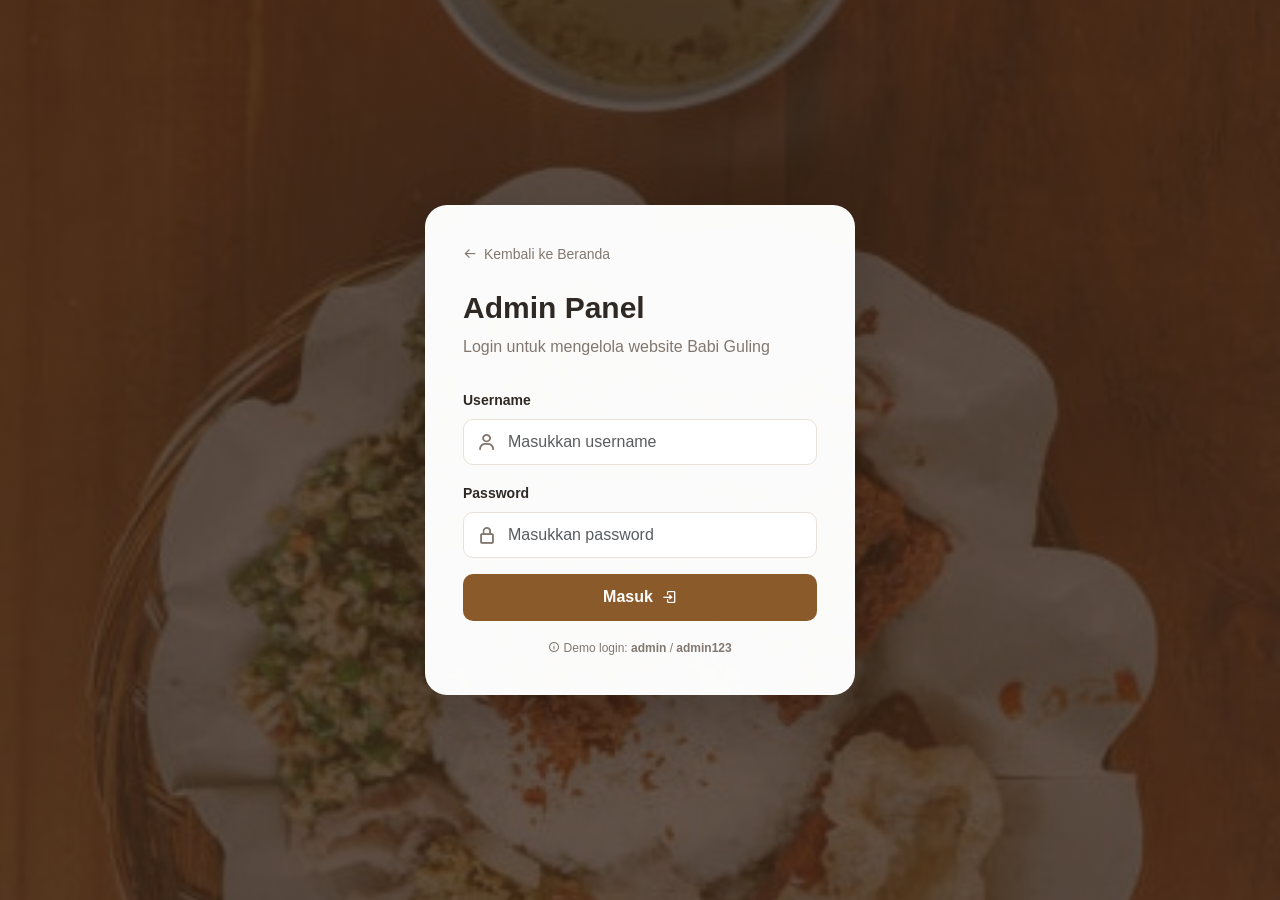
==== commit 88b96ae5: "Merge main into juliet" ====
--- a/admin.html
+++ b/admin.html
@@ -3,75 +3,117 @@
 <head>
     <meta charset="UTF-8">
     <meta name="viewport" content="width=device-width, initial-scale=1.0">
+
     <title>Admin Panel — Babi Guling</title>
 
-    <link href="https://cdn.jsdelivr.net/npm/bootstrap@5.3.3/dist/css/bootstrap.min.css" rel="stylesheet">
-    <link href="https://unpkg.com/boxicons@2.1.4/css/boxicons.min.css" rel="stylesheet">
+    <link
+        href="https://cdn.jsdelivr.net/npm/bootstrap@5.3.3/dist/css/bootstrap.min.css"
+        rel="stylesheet"
+    >
+
+    <link
+        href="https://unpkg.com/boxicons@2.1.4/css/boxicons.min.css"
+        rel="stylesheet"
+    >
+
     <link rel="stylesheet" href="admin.css">
 </head>
 
 <body class="admin-body">
 
+    <!-- Login -->
     <div class="admin-login-wrap" id="loginWrap">
         <div class="admin-login-card">
+
             <a href="index.html" class="admin-back">
-                <i class="bx bx-arrow-back"></i>
+                <i class='bx bx-arrow-back'></i>
                 Kembali ke Beranda
             </a>
 
-            <div class="login-logo">
-                <i class="bx bxs-food-menu"></i>
-            </div>
-
             <h1 class="admin-title">Admin Panel</h1>
-            <p class="admin-subtitle">Login untuk mengelola website Babi Guling</p>
+
+            <p class="admin-subtitle">
+                Login untuk mengelola website Babi Guling
+            </p>
 
             <form id="loginForm" class="admin-form">
+
                 <div class="mb-3">
-                    <label class="form-label" for="username">Username</label>
+                    <label class="form-label" for="username">
+                        Username
+                    </label>
+
                     <div class="input-icon">
-                        <i class="bx bx-user"></i>
-                        <input type="text" id="username" class="form-control" placeholder="Masukkan username" required>
+                        <i class='bx bx-user'></i>
+
+                        <input
+                            type="text"
+                            id="username"
+                            class="form-control"
+                            placeholder="Masukkan username"
+                            required
+                        >
                     </div>
                 </div>
 
                 <div class="mb-3">
-                    <label class="form-label" for="password">Password</label>
+                    <label class="form-label" for="password">
+                        Password
+                    </label>
+
                     <div class="input-icon">
-                        <i class="bx bx-lock-alt"></i>
-                        <input type="password" id="password" class="form-control" placeholder="Masukkan password" required>
+                        <i class='bx bx-lock-alt'></i>
+
+                        <input
+                            type="password"
+                            id="password"
+                            class="form-control"
+                            placeholder="Masukkan password"
+                            required
+                        >
                     </div>
                 </div>
 
                 <div id="loginError" class="login-error d-none">
-                    <i class="bx bx-error-circle"></i>
+                    <i class='bx bx-error-circle'></i>
                     Username atau password salah.
                 </div>
 
                 <button type="submit" class="btn btn-admin-login">
                     Masuk
-                    <i class="bx bx-log-in"></i>
+                    <i class='bx bx-log-in'></i>
                 </button>
 
                 <p class="admin-hint">
-                    <i class="bx bx-info-circle"></i>
-                    Demo login: <b>admin</b> / <b>admin123</b>
+                    <i class='bx bx-info-circle'></i>
+                    Demo login:
+                    <b>admin</b> /
+                    <b>admin123</b>
                 </p>
+
             </form>
         </div>
     </div>
 
+    <!-- Dashboard -->
     <div id="dashboard" class="admin-dashboard d-none">
 
-        <button id="sidebarToggle" class="sidebar-toggle" type="button" aria-label="Toggle sidebar">
-            <i class="bx bx-chevron-left"></i>
+        <button
+            id="sidebarToggle"
+            class="sidebar-toggle"
+            type="button"
+            aria-label="Toggle sidebar"
+        >
+            <i class='bx bx-chevron-left'></i>
         </button>
 
         <aside class="admin-sidebar">
+
             <div class="sidebar-brand">
                 <div class="sidebar-logo">
-                    <i class="bx bxs-food-menu"></i>
-                </div>
+                    <i class='bx bxs-food-menu'></i>
+                </div>
+
                 <div>
                     <h3>Babi Guling</h3>
                     <span>Admin Panel</span>
@@ -79,52 +121,93 @@
             </div>
 
             <nav class="sidebar-nav">
-                <a href="#" class="sidebar-link active" data-target="dashboardSection">
-                    <i class="bx bxs-dashboard"></i>
+
+                <a
+                    href="#"
+                    class="sidebar-link active"
+                    data-target="dashboardSection"
+                >
+                    <i class='bx bxs-dashboard'></i>
                     <span>Dashboard</span>
                 </a>
 
-                <a href="#" class="sidebar-link" data-target="commentSection">
-                    <i class="bx bx-comment-detail"></i>
+                <a
+                    href="#"
+                    class="sidebar-link"
+                    data-target="commentSection"
+                >
+                    <i class='bx bx-comment-detail'></i>
                     <span>Komentar & Rating</span>
                 </a>
 
-                <a href="#" class="sidebar-link" data-target="messageSection">
-                    <i class="bx bx-envelope"></i>
+                <a
+                    href="#"
+                    class="sidebar-link"
+                    data-target="messageSection"
+                >
+                    <i class='bx bx-envelope'></i>
                     <span>Pesan Masuk</span>
                 </a>
 
-                <a href="#" class="sidebar-link" data-target="restaurantSection">
-                    <i class="bx bx-trophy"></i>
+                <a
+                    href="#"
+                    class="sidebar-link"
+                    data-target="restaurantSection"
+                >
+                    <i class='bx bx-trophy'></i>
                     <span>Resto Terfavorit</span>
                 </a>
 
-                <a href="#" class="sidebar-link" data-target="userSection">
-                    <i class="bx bx-user"></i>
+                <a
+                    href="#"
+                    class="sidebar-link"
+                    data-target="userSection"
+                >
+                    <i class='bx bx-user'></i>
                     <span>User</span>
                 </a>
+
+                <a
+                    href="#"
+                    class="sidebar-link"
+                    data-target="articleSection"
+                >
+                    <i class='bx bx-news'></i>
+                    <span>Artikel</span>
+                </a>
+
             </nav>
 
-            <button id="logoutBtn" class="sidebar-logout" type="button">
-                <i class="bx bx-log-out"></i>
+            <button
+                id="logoutBtn"
+                class="sidebar-logout"
+                type="button"
+            >
+                <i class='bx bx-log-out'></i>
                 <span>Logout</span>
             </button>
+
         </aside>
 
         <main class="admin-main">
 
+            <!-- Dashboard -->
             <section id="dashboardSection" class="admin-page">
 
                 <div class="admin-header">
                     <div>
-                        <p class="admin-welcome">Selamat datang kembali 👋</p>
+                        <p class="admin-welcome">
+                            Selamat datang kembali 👋
+                        </p>
+
                         <h1>Dashboard Admin</h1>
                     </div>
 
                     <div class="admin-profile">
                         <div class="profile-icon">
-                            <i class="bx bx-user"></i>
-                        </div>
+                            <i class='bx bx-user'></i>
+                        </div>
+
                         <div>
                             <strong>Admin</strong>
                             <span>Administrator</span>
@@ -136,107 +219,284 @@
 
                     <div class="stat-card">
                         <div class="stat-icon">
-                            <i class="bx bx-comment"></i>
-                        </div>
-                        <div>
-                            <span>Komentar</span>
-                            <h2 id="commentCount">0</h2>
-                            <small>Total komentar user</small>
+                            <i class='bx bxs-star'></i>
+                        </div>
+
+                        <div>
+                            <span>Rating Resto</span>
+
+                            <h2 id="averageRating">
+                                4.8
+                            </h2>
+
+                            <small>
+                                Rata-rata rating resto
+                            </small>
                         </div>
                     </div>
 
                     <div class="stat-card">
                         <div class="stat-icon">
-                            <i class="bx bx-group"></i>
-                        </div>
-                        <div>
-                            <span>Total User</span>
-                            <h2 id="totalUser">0</h2>
-                            <small>User terdaftar</small>
+                            <i class='bx bx-comment'></i>
+                        </div>
+
+                        <div>
+                            <span>Komentar</span>
+
+                            <h2 id="commentCount">
+                                0
+                            </h2>
+
+                            <small>
+                                Total komentar user
+                            </small>
                         </div>
                     </div>
 
                     <div class="stat-card">
                         <div class="stat-icon">
-                            <i class="bx bx-image"></i>
-                        </div>
+                            <i class='bx bx-group'></i>
+                        </div>
+
+                        <div>
+                            <span>Total User</span>
+
+                            <h2 id="totalUser">0</h2>
+
+                            <small>
+                                User terdaftar
+                            </small>
+                        </div>
+                    </div>
+
+                    <div class="stat-card">
+                        <div class="stat-icon">
+                            <i class='bx bx-image'></i>
+                        </div>
+
                         <div>
                             <span>Foto Galeri</span>
+
                             <h2 id="totalGallery">0</h2>
-                            <small>Foto yang ditampilkan</small>
-                        </div>
-                    </div>
-
+
+                            <small>
+                                Foto yang ditampilkan
+                            </small>
+                        </div>
+                    </div>
                 </div>
 
                 <div class="dashboard-grid">
 
+                    <!-- Statistik rating -->
                     <div class="dashboard-card">
+
+                        <div class="card-header">
+                            <div>
+                                <h3>Statistik Rating</h3>
+
+                                <p>
+                                    Rating yang diberikan user
+                                </p>
+                            </div>
+
+                            <i class='bx bxs-star card-header-icon'></i>
+                        </div>
+
+                        <div class="rating-list">
+
+                            <div class="rating-row">
+                                <span>5 ⭐</span>
+
+                                <div class="rating-bar">
+                                    <div style="width: 0%;"></div>
+                                </div>
+
+                                <strong>0%</strong>
+                            </div>
+
+                            <div class="rating-row">
+                                <span>4 ⭐</span>
+
+                                <div class="rating-bar">
+                                    <div style="width: 0%;"></div>
+                                </div>
+
+                                <strong>0%</strong>
+                            </div>
+
+                            <div class="rating-row">
+                                <span>3 ⭐</span>
+
+                                <div class="rating-bar">
+                                    <div style="width: 0%;"></div>
+                                </div>
+
+                                <strong>0%</strong>
+                            </div>
+
+                            <div class="rating-row">
+                                <span>2 ⭐</span>
+
+                                <div class="rating-bar">
+                                    <div style="width: 0%;"></div>
+                                </div>
+
+                                <strong>0%</strong>
+                            </div>
+
+                            <div class="rating-row">
+                                <span>1 ⭐</span>
+
+                                <div class="rating-bar">
+                                    <div style="width: 0%;"></div>
+                                </div>
+
+                                <strong>0%</strong>
+                            </div>
+                        </div>
+                    </div>
+
+                    <!-- Resto favorit -->
+                    <div class="dashboard-card">
+
                         <div class="card-header">
                             <div>
                                 <h3>Resto Terfavorit</h3>
-                                <p>Berdasarkan jumlah like</p>
-                            </div>
-                            <i class="bx bx-trophy card-header-icon"></i>
-                        </div>
-
-                        <div class="restaurant-list" id="dashboardRestaurantList"></div>
-                    </div>
-
-                    <div class="dashboard-card dashboard-comment-preview">
-                        <div class="card-header">
-                            <div>
-                                <h3>Komentar Terbaru</h3>
-                                <p>Komentar yang diberikan user</p>
-                            </div>
-                            <i class="bx bx-comment-detail card-header-icon"></i>
-                        </div>
-
-                        <div id="dashboardComments" class="comment-list"></div>
-                    </div>
-
-                </div>
-
+
+                                <p>
+                                    Berdasarkan jumlah like
+                                </p>
+                            </div>
+
+                            <i class='bx bx-trophy card-header-icon'></i>
+                        </div>
+
+                        <div
+                            class="restaurant-list"
+                            id="dashboardRestaurantList"
+                        >
+                        </div>
+                    </div>
+                </div>
+
+                <!-- Komentar terbaru -->
+                <div class="dashboard-card dashboard-comment-preview">
+
+                    <div class="card-header">
+                        <div>
+                            <h3>Komentar Terbaru</h3>
+
+                            <p>
+                                Komentar yang diberikan user
+                            </p>
+                        </div>
+
+                        <i class='bx bx-comment-detail card-header-icon'></i>
+                    </div>
+
+                    <div
+                        id="dashboardComments"
+                        class="comment-list"
+                    >
+                        <div class="empty-section small-empty">
+
+                            <i class='bx bx-message-x'></i>
+
+                            <h3>Belum ada komentar</h3>
+
+                            <p>
+                                Komentar user akan muncul di sini.
+                            </p>
+                        </div>
+                    </div>
+                </div>
+
+                <!-- Galeri -->
                 <div class="dashboard-card">
+
                     <div class="card-header">
                         <div>
                             <h3>Galeri Terbaru</h3>
-                            <p>Foto yang ditampilkan pada website</p>
-                        </div>
-                        <i class="bx bx-image card-header-icon"></i>
+
+                            <p>
+                                Foto yang ditampilkan pada website
+                            </p>
+                        </div>
+
+                        <i class='bx bx-image card-header-icon'></i>
                     </div>
 
                     <div class="admin-gallery">
+
                         <div class="admin-gallery-item">
-                            <img src="lengkap1.jpg" alt="Babi Guling">
-                        </div>
+                            <img
+                                src="lengkap1.jpg"
+                                alt="Babi Guling"
+                            >
+                        </div>
+
                         <div class="admin-gallery-item">
-                            <img src="nascam.jpg" alt="Nasi Campur">
-                        </div>
+                            <img
+                                src="nascam.jpg"
+                                alt="Nasi Campur"
+                            >
+                        </div>
+
                         <div class="admin-gallery-item">
-                            <img src="babimatah.jpg" alt="Babi Matah">
-                        </div>
+                            <img
+                                src="babimatah.jpg"
+                                alt="Babi Matah"
+                            >
+                        </div>
+
                         <div class="admin-gallery-item">
-                            <img src="dishfull.jpg" alt="Hidangan Babi Guling">
-                        </div>
-                    </div>
-                </div>
-
+                            <img
+                                src="dishfull.jpg"
+                                alt="Hidangan Babi Guling"
+                            >
+                        </div>
+                    </div>
+                </div>
             </section>
 
-            <section id="commentSection" class="admin-page d-none">
+            <!-- Komentar -->
+            <section
+                id="commentSection"
+                class="admin-page d-none"
+            >
 
                 <div class="page-title">
                     <h1>Komentar & Rating</h1>
-                    <p>Semua komentar dan rating dari user.</p>
-                </div>
-
-                <div id="allComments" class="dashboard-card"></div>
-
+
+                    <p>
+                        Semua komentar dan rating dari user.
+                    </p>
+                </div>
+
+                <div
+                    id="allComments"
+                    class="dashboard-card"
+                >
+
+                    <div class="empty-section">
+
+                        <i class='bx bx-message-x'></i>
+
+                        <h3>Belum ada komentar</h3>
+
+                        <p>
+                            Komentar dan rating user akan muncul di sini.
+                        </p>
+                    </div>
+                </div>
             </section>
 
-            <section id="messageSection" class="admin-page d-none">
-
+            <!-- Pesan Masuk -->
+            <section
+                id="messageSection"
+                class="admin-page d-none"
+            >
                 <div class="page-title">
                     <h1>Pesan Masuk</h1>
                     <p>Pesan yang dikirim user melalui halaman Contact.</p>
@@ -248,70 +508,134 @@
                             <h3>Pesan User</h3>
                             <p>Semua pesan dari form Contact akan muncul di sini.</p>
                         </div>
-                        <i class="bx bx-envelope card-header-icon"></i>
-                    </div>
-
+                        <i class='bx bx-envelope card-header-icon'></i>
+                    </div>
                     <div id="adminMessages"></div>
                 </div>
-
             </section>
 
-            <section id="restaurantSection" class="admin-page d-none">
+            <!-- Restoran -->
+            <section
+                id="restaurantSection"
+                class="admin-page d-none"
+            >
 
                 <div class="page-title">
                     <h1>Kelola Restoran</h1>
-                    <p>Tambah, edit, hapus restoran dan lihat interaksi user.</p>
-                </div>
-
+
+                    <p>
+                        Tambah, edit, hapus restoran dan lihat interaksi user.
+                    </p>
+                </div>
+
+                <!-- Form restoran -->
                 <div class="dashboard-card">
 
                     <div class="card-header">
                         <div>
                             <h3>Tambah Restoran</h3>
-                            <p>Restoran yang ditambahkan akan muncul di halaman user.</p>
-                        </div>
-                        <i class="bx bx-store card-header-icon"></i>
+
+                            <p>
+                                Restoran yang ditambahkan akan muncul di halaman user.
+                            </p>
+                        </div>
                     </div>
 
                     <form id="restaurantForm">
 
-                        <input type="hidden" id="restaurantId">
+                        <input
+                            type="hidden"
+                            id="restaurantId"
+                        >
 
                         <div class="row g-3">
 
                             <div class="col-md-5">
-                                <label for="restaurantName" class="form-label">Nama Restoran</label>
-                                <input type="text" id="restaurantName" class="form-control" placeholder="Contoh: Babi Guling Pak Made" required>
+
+                                <label
+                                    for="restaurantName"
+                                    class="form-label"
+                                >
+                                    Nama Restoran
+                                </label>
+
+                                <input
+                                    type="text"
+                                    id="restaurantName"
+                                    class="form-control"
+                                    placeholder="Contoh: Babi Guling Pak Made"
+                                    required
+                                >
+
                             </div>
 
                             <div class="col-md-4">
-                                <label for="restaurantLocation" class="form-label">Lokasi</label>
-                                <input type="text" id="restaurantLocation" class="form-control" placeholder="Contoh: Denpasar" required>
+
+                                <label
+                                    for="restaurantLocation"
+                                    class="form-label"
+                                >
+                                    Lokasi
+                                </label>
+
+                                <input
+                                    type="text"
+                                    id="restaurantLocation"
+                                    class="form-control"
+                                    placeholder="Contoh: Denpasar"
+                                    required
+                                >
+
                             </div>
 
                             <div class="col-md-3">
-                                <label for="restaurantRating" class="form-label">Rating</label>
-                                <input type="number" id="restaurantRating" class="form-control" min="0" max="5" step="0.1" value="5" required>
-                            </div>
-
-                        </div>
-
+
+                                <label
+                                    for="restaurantRating"
+                                    class="form-label"
+                                >
+                                    Rating
+                                </label>
+
+                                <input
+                                    type="number"
+                                    id="restaurantRating"
+                                    class="form-control"
+                                    min="0"
+                                    max="5"
+                                    step="0.1"
+                                    value="5"
+                                    required
+                                >
+
+                            </div>
+                        </div>
                         <div class="mt-3">
-                            <button type="submit" class="btn btn-primary">
-                                <i class="bx bx-plus"></i>
-                                <span id="restaurantSubmitText">Tambah Restoran</span>
+
+                            <button
+                                type="submit"
+                                class="btn btn-primary"
+                            >
+                                <i class='bx bx-plus'></i>
+
+                                <span id="restaurantSubmitText">
+                                    Tambah Restoran
+                                </span>
                             </button>
 
-                            <button type="button" id="cancelRestaurantEdit" class="btn btn-secondary d-none">
+                            <button
+                                type="button"
+                                id="cancelRestaurantEdit"
+                                class="btn btn-secondary d-none"
+                            >
                                 Batal Edit
                             </button>
                         </div>
-
                     </form>
                 </div>
 
+                <!-- Daftar restoran -->
                 <div class="dashboard-card mt-4">
-
                     <div class="card-header">
                         <div>
                             <h3>Daftar Restoran</h3>
@@ -320,10 +644,14 @@
                     </div>
 
                     <div class="restaurant-search">
-                        <i class="bx bx-search"></i>
-                        <input type="text" id="restaurantSearch" placeholder="Cari nama atau lokasi restoran...">
+                        <i class='bx bx-search'></i>
+                        <input
+                            type="text"
+                            id="restaurantSearch"
+                            placeholder="Cari nama atau lokasi restoran..."
+                        >
                         <button type="button" id="clearRestaurantSearch" title="Hapus pencarian">
-                            <i class="bx bx-x"></i>
+                            <i class='bx bx-x'></i>
                         </button>
                     </div>
 
@@ -332,17 +660,19 @@
                     </div>
 
                     <div id="adminRestaurantList"></div>
-
-                </div>
-
+                </div>
+
+                <!-- Review restoran -->
                 <div class="dashboard-card mt-4">
 
                     <div class="card-header">
                         <div>
                             <h3>Review User</h3>
-                            <p>Review yang diberikan user pada restoran.</p>
-                        </div>
-                        <i class="bx bx-star card-header-icon"></i>
+
+                            <p>
+                                Review yang diberikan user pada restoran.
+                            </p>
+                        </div>
                     </div>
 
                     <div id="adminRestaurantComments"></div>
@@ -351,24 +681,32 @@
 
             </section>
 
-            <section id="userSection" class="admin-page d-none">
-
+            <!-- user -->
+            <section
+                id="userSection"
+                class="admin-page d-none"
+            >
                 <div class="page-title">
                     <h1>User</h1>
-                    <p>Informasi pengguna website.</p>
+                    <p>
+                        Informasi pengguna website.
+                    </p>
                 </div>
 
                 <div class="dashboard-card">
-                    <div class="user-total-card">
-                        <div class="user-total-icon">
-                            <i class="bx bx-group"></i>
-                        </div>
-                        <div>
-                            <span>Total User</span>
-                            <h2 id="userTotal">0</h2>
-                            <p>User yang terdaftar di website.</p>
-                        </div>
-                    </div>
+
+                    <div class="empty-section">
+                        <i class='bx bx-group'></i>
+
+                        <h3>
+                            Total User: <span id="userTotal">0</span>
+                        </h3>
+
+                        <p>
+                            User yang terdaftar di website.
+                        </p>
+                    </div>
+
                 </div>
 
                 <div class="dashboard-card mt-4">
@@ -376,37 +714,77 @@
                     <div class="card-header">
                         <div>
                             <h3>Daftar User</h3>
-                            <p>Semua user yang sudah terdaftar.</p>
-                        </div>
-                        <i class="bx bx-group card-header-icon"></i>
+                            <p>
+                                Semua user yang sudah terdaftar.
+                            </p>
+                        </div>
+
+                        <i class='bx bx-group card-header-icon'></i>
                     </div>
 
                     <div class="user-search">
-                        <i class="bx bx-search"></i>
-
-                        <input type="text" id="userSearch" placeholder="Cari nama, username, atau email...">
-
-                        <button type="button" id="clearUserSearch" title="Hapus pencarian">
-                            <i class="bx bx-x"></i>
+                        <i class='bx bx-search'></i>
+
+                        <input
+                            type="text"
+                            id="userSearch"
+                            placeholder="Cari nama, username, atau email..."
+                        >
+
+                        <button
+                            type="button"
+                            id="clearUserSearch"
+                            title="Hapus pencarian"
+                        >
+                            <i class='bx bx-x'></i>
                         </button>
                     </div>
 
                     <div class="user-search-info">
-                        <span id="userSearchInfo">Menampilkan semua user</span>
+                        <span id="userSearchInfo">
+                            Menampilkan semua user
+                        </span>
                     </div>
 
                     <div id="adminUserList"></div>
 
                 </div>
-
             </section>
 
+            <!-- Artikel -->
+            <section
+                id="articleSection"
+                class="admin-page d-none"
+            >
+
+                <div class="page-title">
+                    <h1>Artikel</h1>
+
+                    <p>
+                        Kelola artikel Babi Guling.
+                    </p>
+                </div>
+
+                <div class="dashboard-card">
+
+                    <div class="empty-section">
+
+                        <i class='bx bx-news'></i>
+
+                        <h3>Kelola Artikel</h3>
+
+                        <p>
+                            Artikel website akan dikelola di sini.
+                        </p>
+                    </div>
+                </div>
+            </section>
         </main>
     </div>
 
     <div id="adminToast" class="admin-toast">
         <div class="admin-toast-icon">
-            <i class="bx bx-check"></i>
+            <i class='bx bx-check'></i>
         </div>
 
         <div class="admin-toast-content">
@@ -415,12 +793,14 @@
         </div>
 
         <button type="button" id="adminToastClose">
-            <i class="bx bx-x"></i>
+            <i class='bx bx-x'></i>
         </button>
     </div>
 
     <script src="https://code.jquery.com/jquery-3.7.1.min.js"></script>
+
     <script src="https://cdn.jsdelivr.net/npm/bootstrap@5.3.3/dist/js/bootstrap.bundle.min.js"></script>
+
     <script src="admin.js"></script>
 
 </body>
